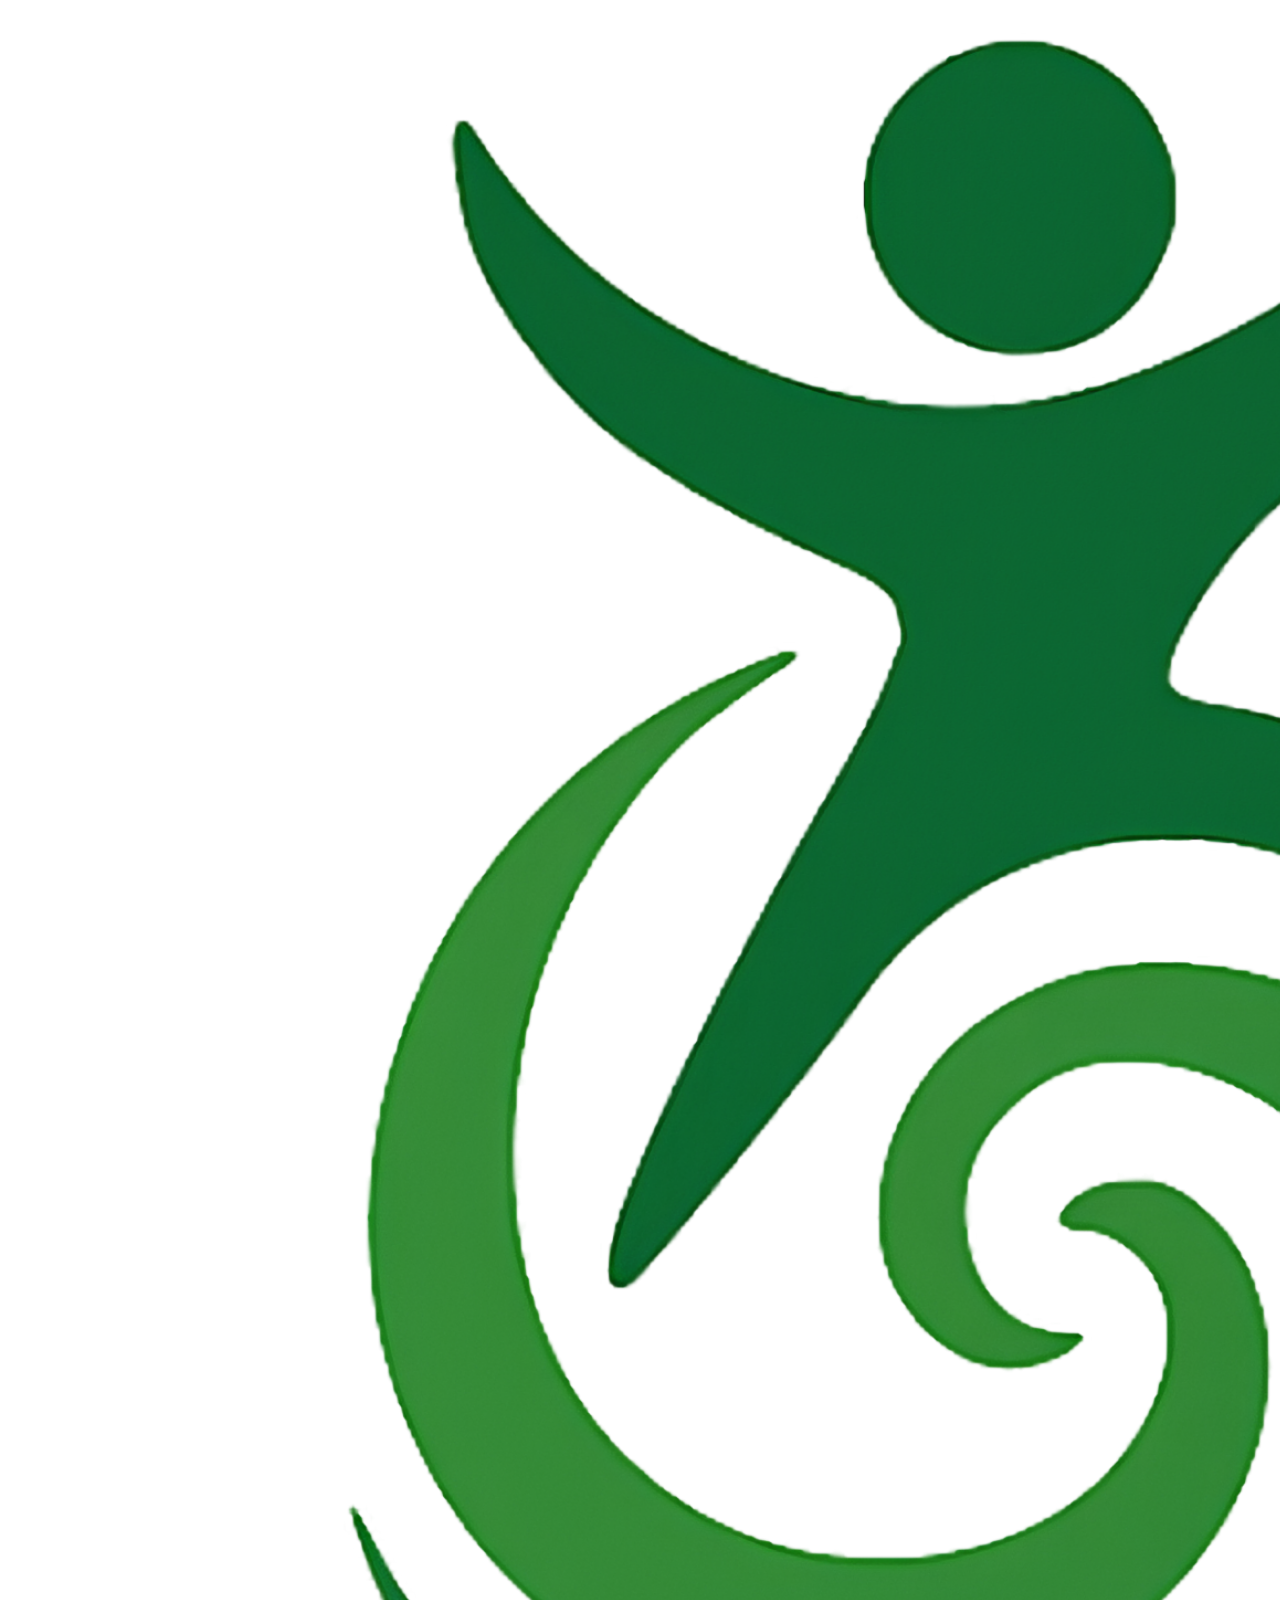
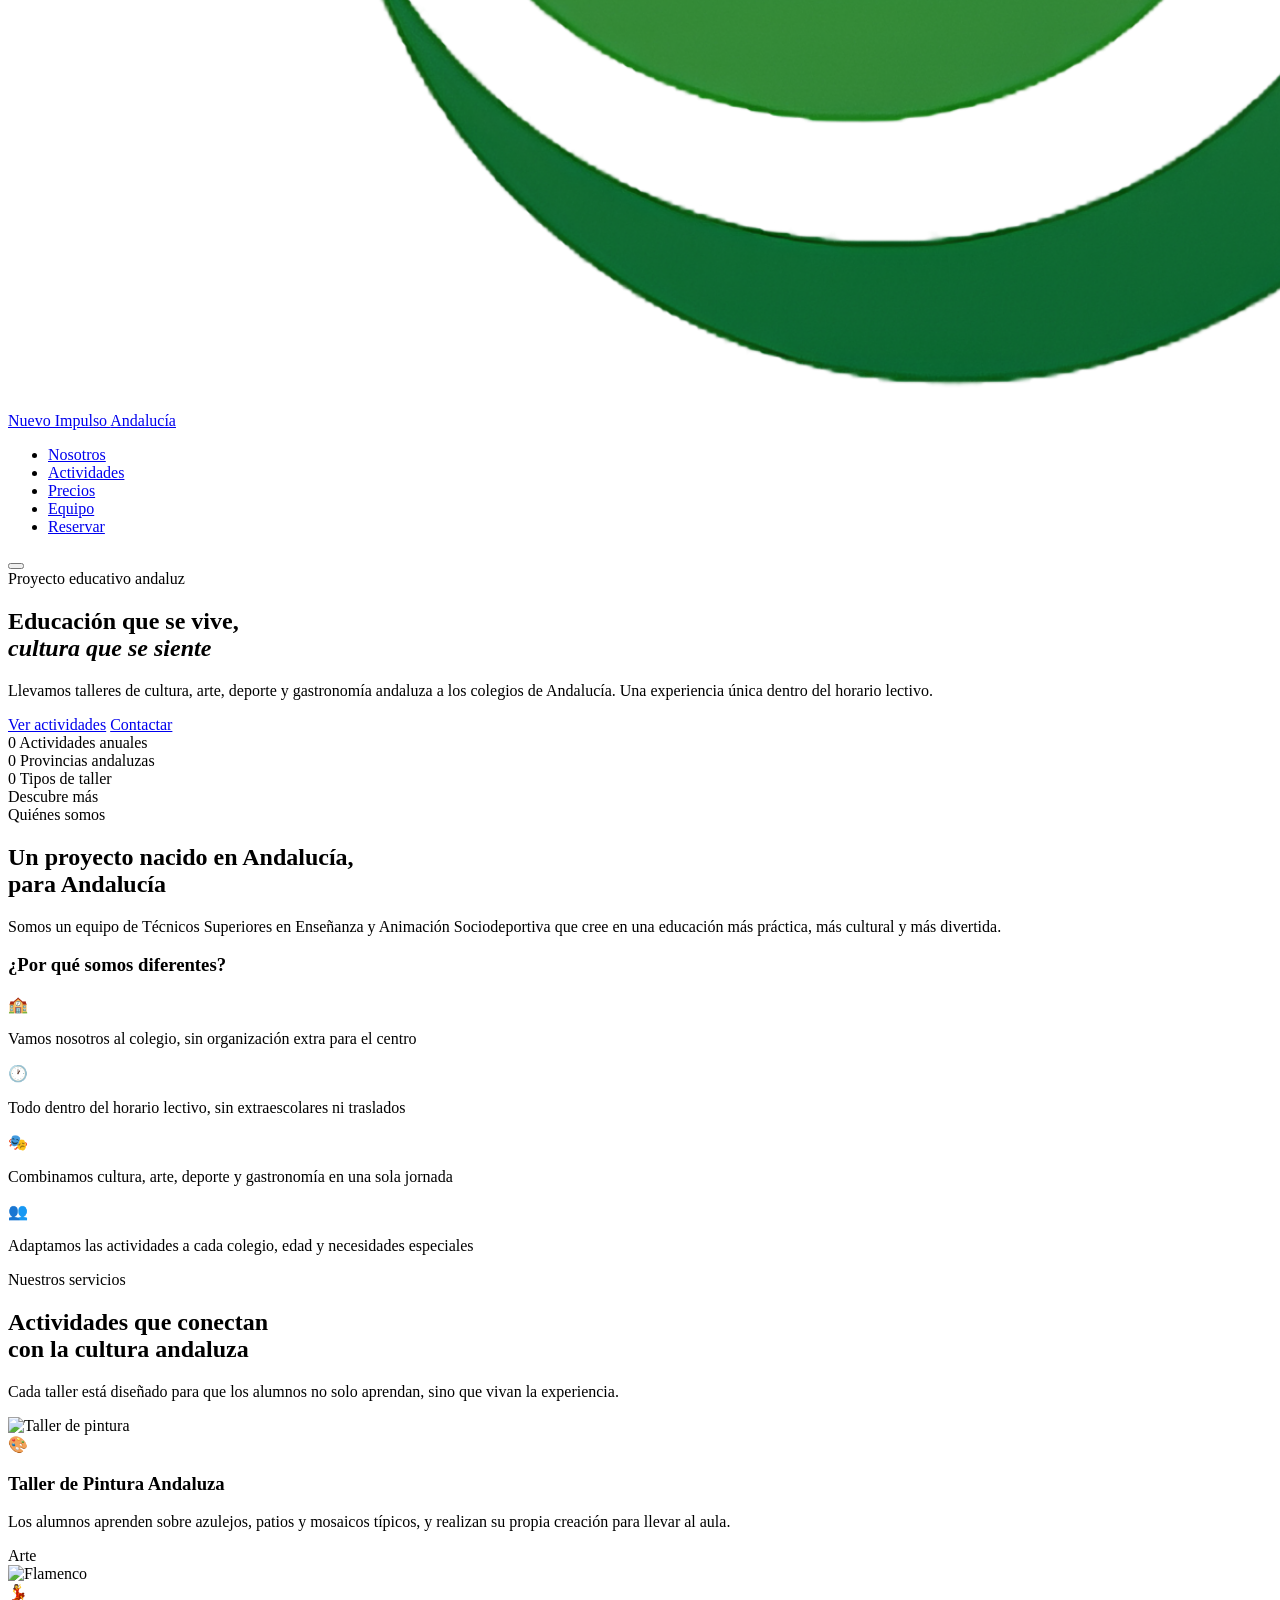
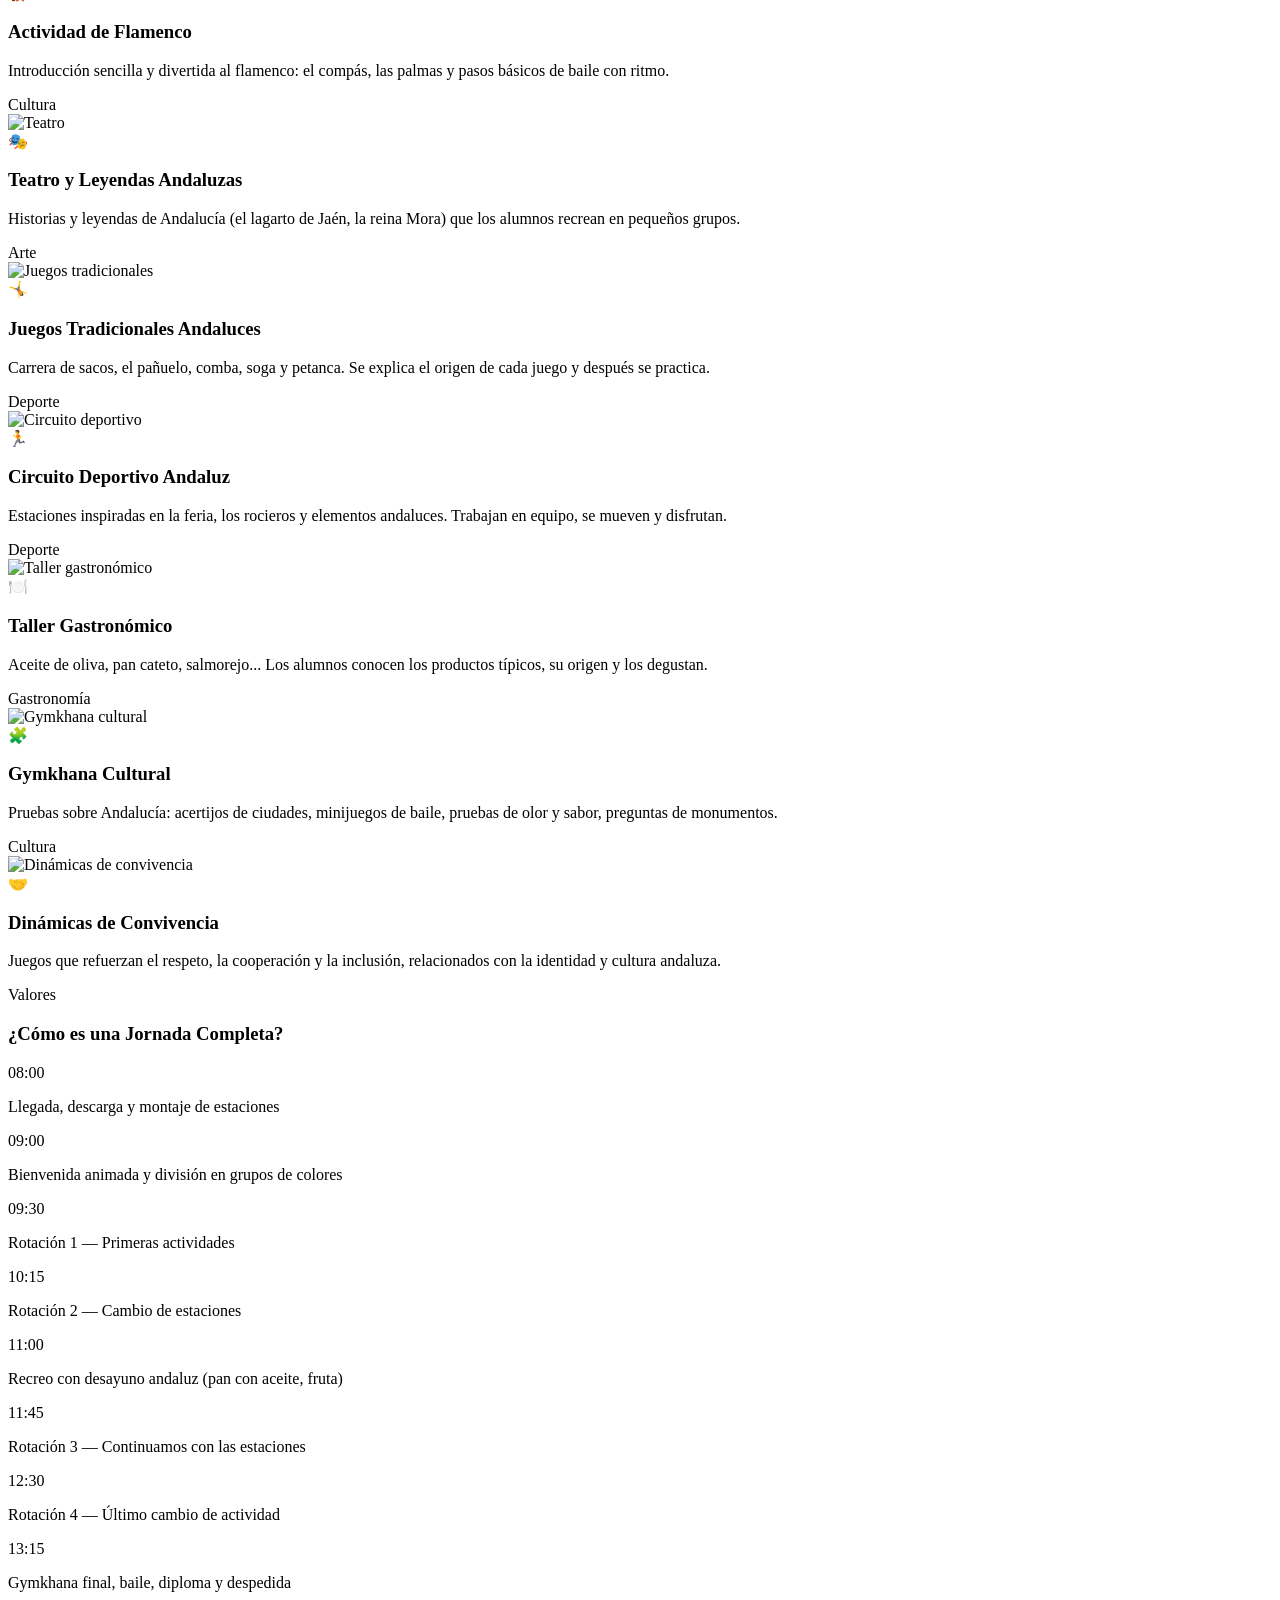
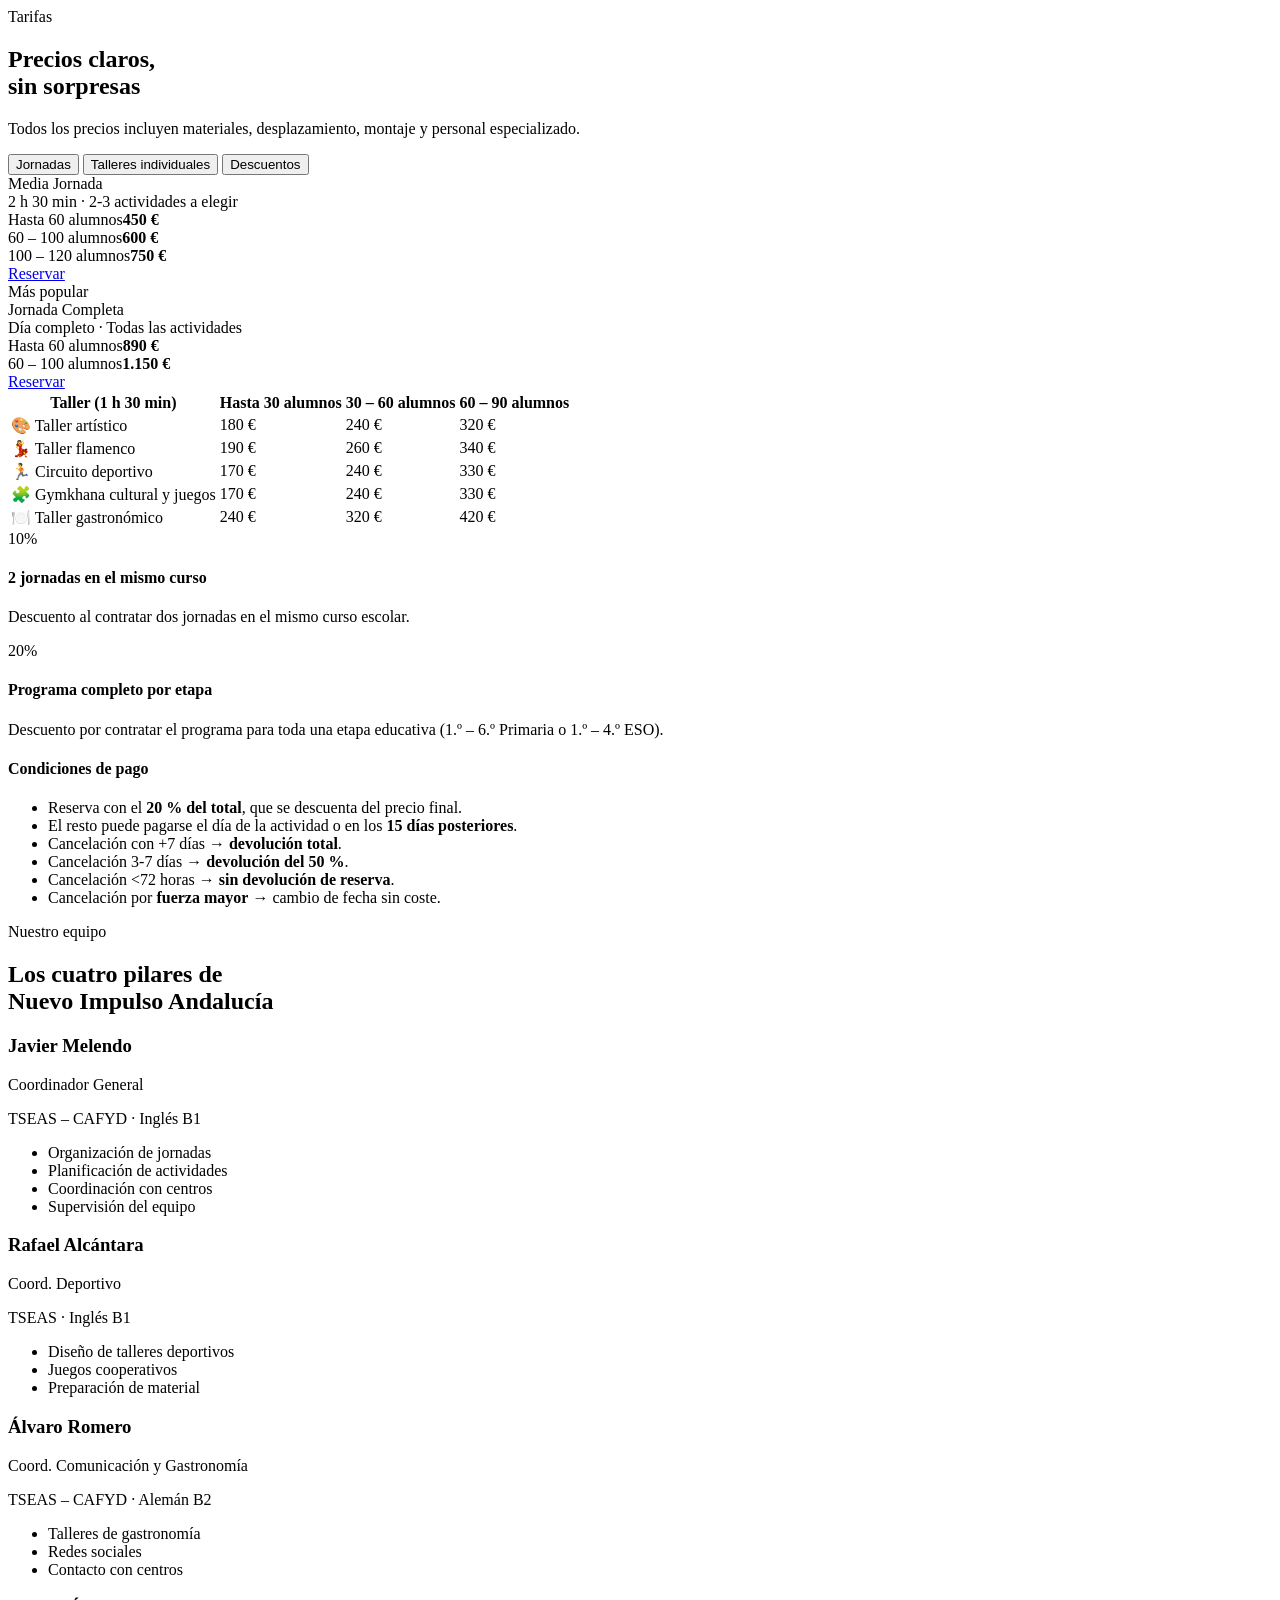
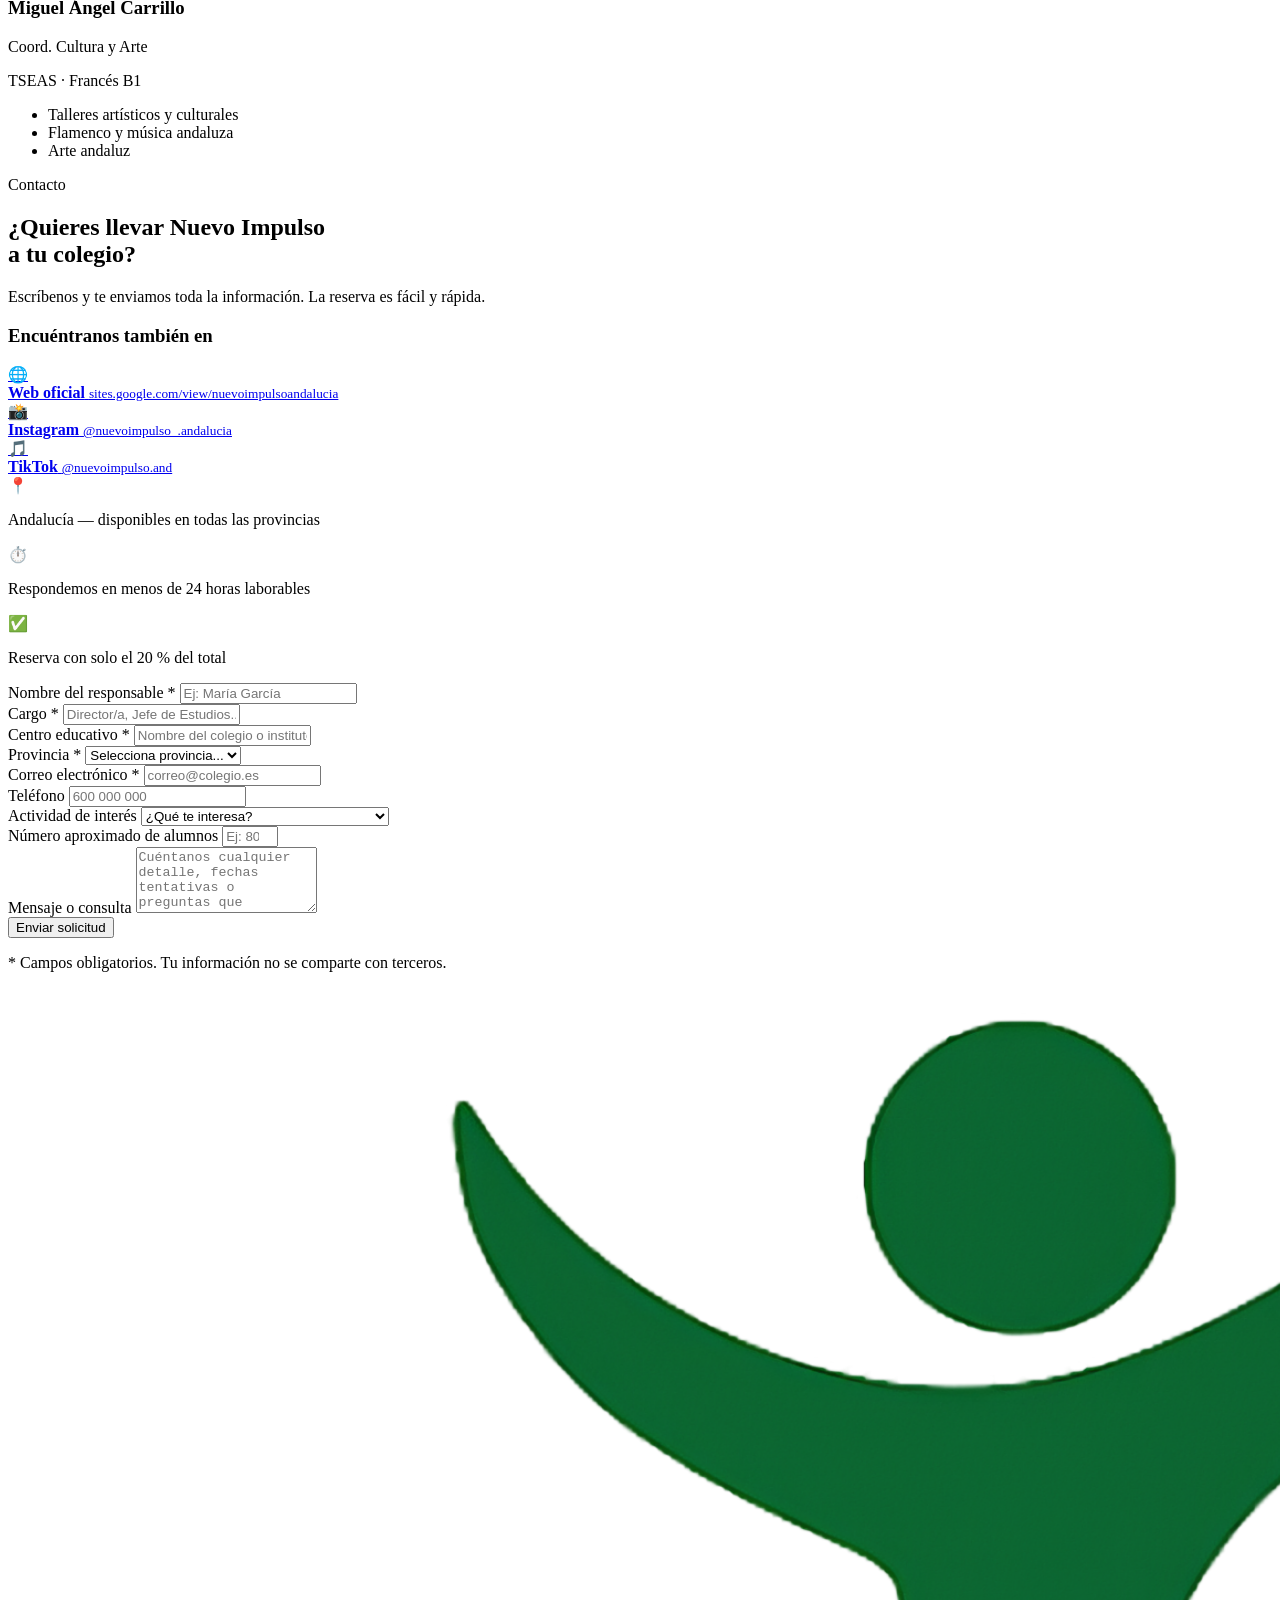
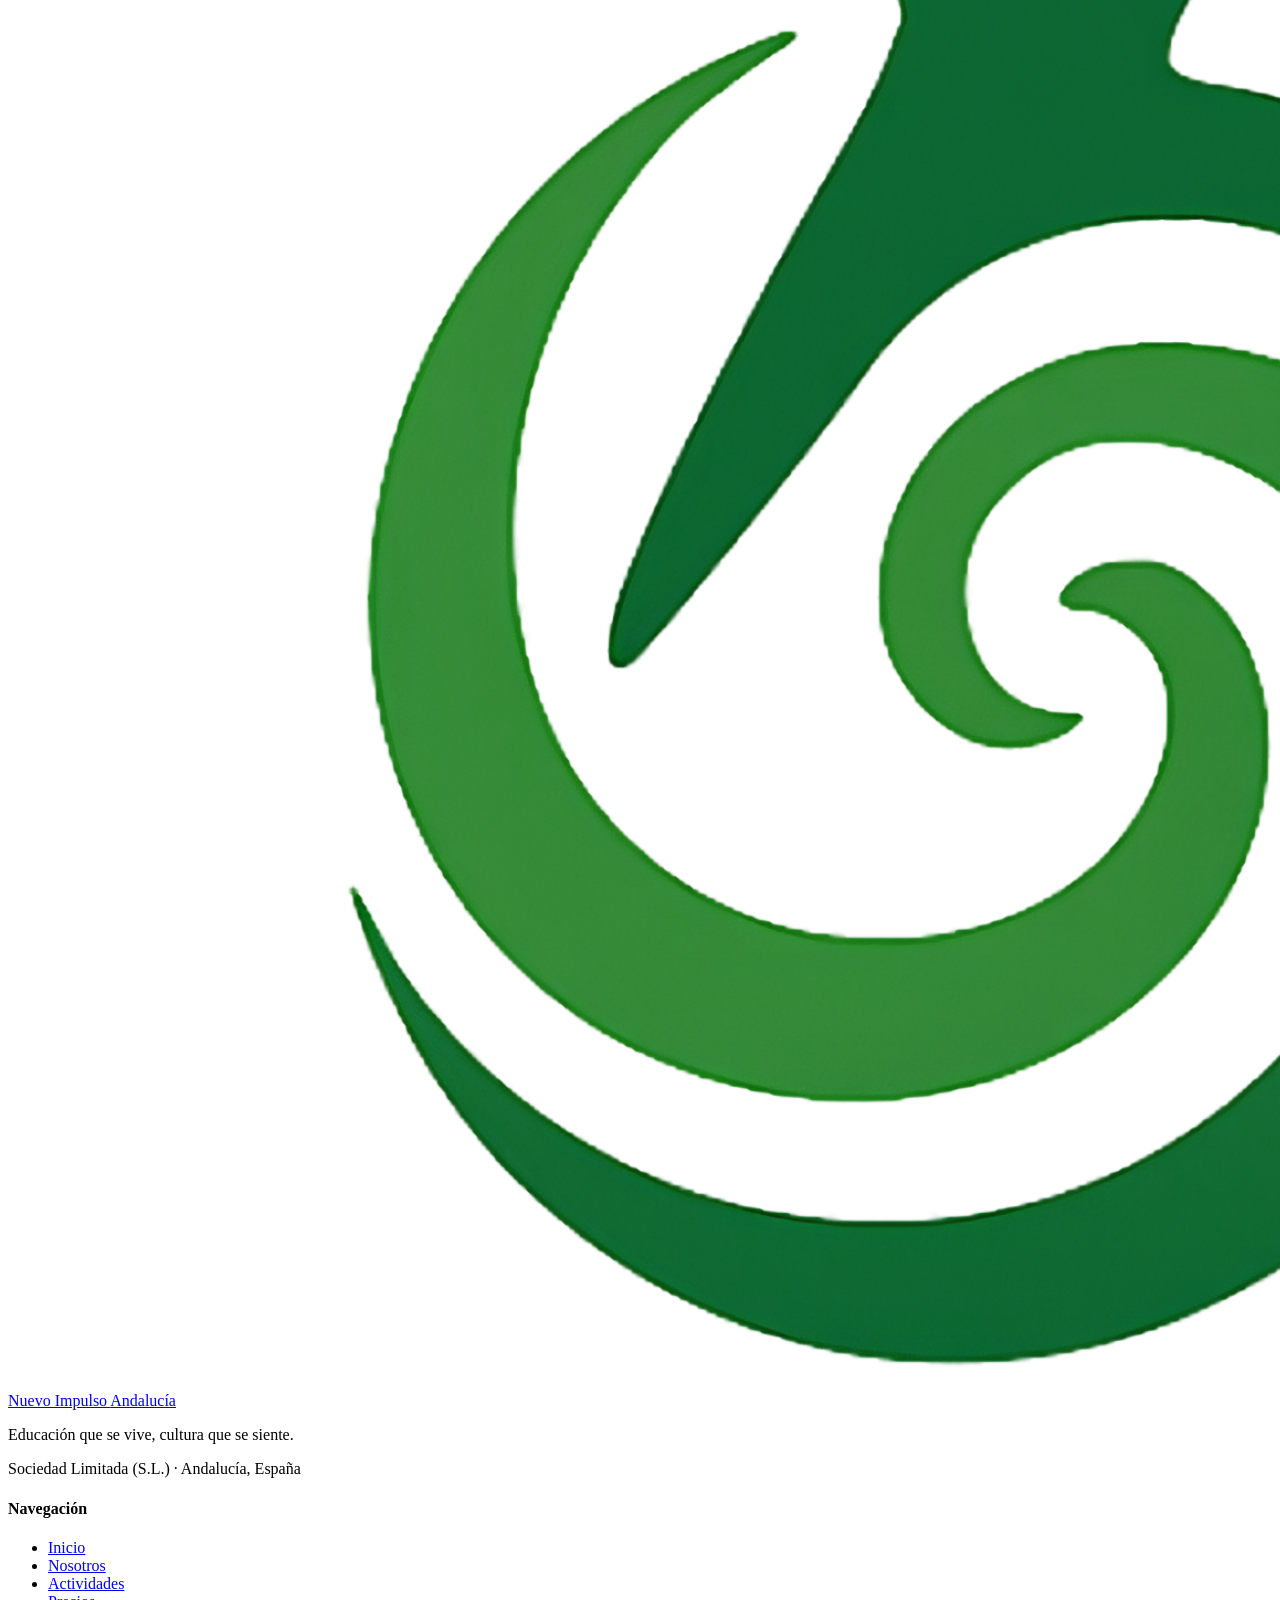
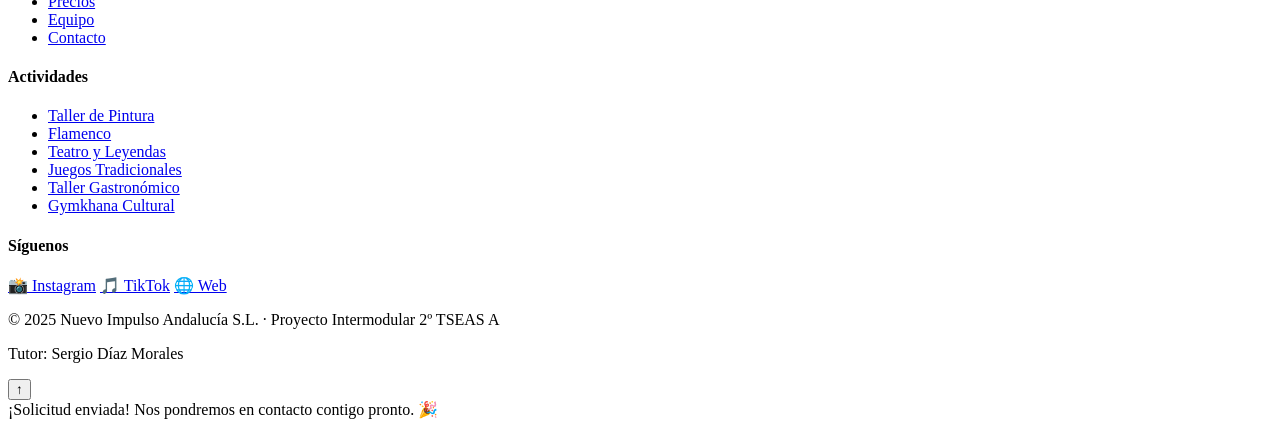
==== index.html @ fdd9a435 "Add files via upload" ====
<!DOCTYPE html>
<html lang="es">
<head>
  <meta charset="UTF-8" />
  <meta name="viewport" content="width=device-width, initial-scale=1.0" />
  <title>Nuevo Impulso Andalucía — Educación que se vive, cultura que se siente</title>
  <link rel="preconnect" href="https://fonts.googleapis.com" />
  <link rel="preconnect" href="https://fonts.gstatic.com" crossorigin />
  <link href="https://fonts.googleapis.com/css2?family=Playfair+Display:wght@400;600;700&family=Lato:wght@300;400;700&display=swap" rel="stylesheet" />
  <link rel="stylesheet" href="styles.css" />
</head>
<body>

  <!-- ========== NAVEGACIÓN ========== -->
  <nav id="navbar">
    <div class="nav-container">
      <a href="#inicio" class="nav-logo">
        <img src="logo.png" alt="Logo Nuevo Impulso Andalucía" class="nav-logo-img" />
        <span class="logo-text">Nuevo Impulso <span>Andalucía</span></span>
      </a>
      <ul class="nav-menu" id="navMenu">
        <li><a href="#nosotros" class="nav-link">Nosotros</a></li>
        <li><a href="#actividades" class="nav-link">Actividades</a></li>
        <li><a href="#precios" class="nav-link">Precios</a></li>
        <li><a href="#equipo" class="nav-link">Equipo</a></li>
        <li><a href="#contacto" class="nav-link nav-cta">Reservar</a></li>
      </ul>
      <button class="hamburger" id="hamburger" aria-label="Menú">
        <span></span><span></span><span></span>
      </button>
    </div>
  </nav>

  <!-- ========== HERO ========== -->
  <section id="inicio" class="hero">
    <div class="hero-pattern"></div>
    <div class="hero-content">
      <span class="hero-badge">Proyecto educativo andaluz</span>
      <h1 class="hero-title">Educación que se vive,<br /><em>cultura que se siente</em></h1>
      <p class="hero-subtitle">
        Llevamos talleres de cultura, arte, deporte y gastronomía andaluza a los colegios de Andalucía.
        Una experiencia única dentro del horario lectivo.
      </p>
      <div class="hero-buttons">
        <a href="#actividades" class="btn btn-primary">Ver actividades</a>
        <a href="#contacto" class="btn btn-white">Contactar</a>
      </div>
      <div class="hero-stats">
        <div class="stat">
          <span class="stat-number" data-target="146">0</span>
          <span class="stat-label">Actividades anuales</span>
        </div>
        <div class="stat-divider"></div>
        <div class="stat">
          <span class="stat-number" data-target="8">0</span>
          <span class="stat-label">Provincias andaluzas</span>
        </div>
        <div class="stat-divider"></div>
        <div class="stat">
          <span class="stat-number" data-target="6">0</span>
          <span class="stat-label">Tipos de taller</span>
        </div>
      </div>
    </div>
    <div class="hero-scroll">
      <span>Descubre más</span>
      <div class="scroll-arrow"></div>
    </div>
  </section>

  <!-- ========== NOSOTROS ========== -->
  <section id="nosotros" class="section">
    <div class="green-stripe top"></div>
    <div class="container">
      <div class="section-header">
        <span class="section-tag">Quiénes somos</span>
        <h2>Un proyecto nacido en Andalucía,<br />para Andalucía</h2>
        <p class="section-desc">
          Somos un equipo de Técnicos Superiores en Enseñanza y Animación Sociodeportiva que cree
          en una educación más práctica, más cultural y más divertida.
        </p>
      </div>
      <div class="diferenciacion">
        <h3>¿Por qué somos diferentes?</h3>
        <div class="dif-grid">
          <div class="dif-item">
            <span class="dif-icon">🏫</span>
            <p>Vamos nosotros al colegio, sin organización extra para el centro</p>
          </div>
          <div class="dif-item">
            <span class="dif-icon">🕐</span>
            <p>Todo dentro del horario lectivo, sin extraescolares ni traslados</p>
          </div>
          <div class="dif-item">
            <span class="dif-icon">🎭</span>
            <p>Combinamos cultura, arte, deporte y gastronomía en una sola jornada</p>
          </div>
          <div class="dif-item">
            <span class="dif-icon">👥</span>
            <p>Adaptamos las actividades a cada colegio, edad y necesidades especiales</p>
          </div>
        </div>
      </div>
    </div>
    <div class="green-stripe bottom"></div>
  </section>

  <!-- ========== ACTIVIDADES ========== -->
  <section id="actividades" class="section section-alt">
    <div class="container">
      <div class="section-header">
        <span class="section-tag">Nuestros servicios</span>
        <h2>Actividades que conectan<br />con la cultura andaluza</h2>
        <p class="section-desc">
          Cada taller está diseñado para que los alumnos no solo aprendan, sino que vivan la experiencia.
        </p>
      </div>
      <div class="activities-grid">
        <div class="activity-card" data-color="terracotta">
          <img class="activity-img" src="https://images.unsplash.com/photo-1513364776144-60967b0f800f?w=600&h=360&fit=crop&q=80" alt="Taller de pintura" loading="lazy" />
          <div class="activity-body">
            <div class="activity-icon">🎨</div>
            <h3>Taller de Pintura Andaluza</h3>
            <p>Los alumnos aprenden sobre azulejos, patios y mosaicos típicos, y realizan su propia creación para llevar al aula.</p>
            <span class="activity-tag">Arte</span>
          </div>
        </div>
        <div class="activity-card" data-color="red">
          <img class="activity-img" src="https://images.unsplash.com/photo-1547153760-18fc86324498?w=600&h=360&fit=crop&q=80" alt="Flamenco" loading="lazy" />
          <div class="activity-body">
            <div class="activity-icon">💃</div>
            <h3>Actividad de Flamenco</h3>
            <p>Introducción sencilla y divertida al flamenco: el compás, las palmas y pasos básicos de baile con ritmo.</p>
            <span class="activity-tag">Cultura</span>
          </div>
        </div>
        <div class="activity-card" data-color="green">
          <img class="activity-img" src="https://images.unsplash.com/photo-1503095396549-807759245b35?w=600&h=360&fit=crop&q=80" alt="Teatro" loading="lazy" />
          <div class="activity-body">
            <div class="activity-icon">🎭</div>
            <h3>Teatro y Leyendas Andaluzas</h3>
            <p>Historias y leyendas de Andalucía (el lagarto de Jaén, la reina Mora) que los alumnos recrean en pequeños grupos.</p>
            <span class="activity-tag">Arte</span>
          </div>
        </div>
        <div class="activity-card" data-color="blue">
          <img class="activity-img" src="https://images.unsplash.com/photo-1566140967404-b8b3932483f5?w=600&h=360&fit=crop&q=80" alt="Juegos tradicionales" loading="lazy" />
          <div class="activity-body">
            <div class="activity-icon">🤸</div>
            <h3>Juegos Tradicionales Andaluces</h3>
            <p>Carrera de sacos, el pañuelo, comba, soga y petanca. Se explica el origen de cada juego y después se practica.</p>
            <span class="activity-tag">Deporte</span>
          </div>
        </div>
        <div class="activity-card" data-color="orange">
          <img class="activity-img" src="https://images.unsplash.com/photo-1552674605-db6ffd4facb5?w=600&h=360&fit=crop&q=80" alt="Circuito deportivo" loading="lazy" />
          <div class="activity-body">
            <div class="activity-icon">🏃</div>
            <h3>Circuito Deportivo Andaluz</h3>
            <p>Estaciones inspiradas en la feria, los rocieros y elementos andaluces. Trabajan en equipo, se mueven y disfrutan.</p>
            <span class="activity-tag">Deporte</span>
          </div>
        </div>
        <div class="activity-card" data-color="yellow">
          <img class="activity-img" src="https://images.unsplash.com/photo-1466637574441-749b8f19452f?w=600&h=360&fit=crop&q=80" alt="Taller gastronómico" loading="lazy" />
          <div class="activity-body">
            <div class="activity-icon">🍽️</div>
            <h3>Taller Gastronómico</h3>
            <p>Aceite de oliva, pan cateto, salmorejo... Los alumnos conocen los productos típicos, su origen y los degustan.</p>
            <span class="activity-tag">Gastronomía</span>
          </div>
        </div>
        <div class="activity-card" data-color="purple">
          <img class="activity-img" src="https://images.unsplash.com/photo-1516627145497-ae6968895b74?w=600&h=360&fit=crop&q=80" alt="Gymkhana cultural" loading="lazy" />
          <div class="activity-body">
            <div class="activity-icon">🧩</div>
            <h3>Gymkhana Cultural</h3>
            <p>Pruebas sobre Andalucía: acertijos de ciudades, minijuegos de baile, pruebas de olor y sabor, preguntas de monumentos.</p>
            <span class="activity-tag">Cultura</span>
          </div>
        </div>
        <div class="activity-card" data-color="teal">
          <img class="activity-img" src="https://images.unsplash.com/photo-1491438590914-bc09fcaaf77a?w=600&h=360&fit=crop&q=80" alt="Dinámicas de convivencia" loading="lazy" />
          <div class="activity-body">
            <div class="activity-icon">🤝</div>
            <h3>Dinámicas de Convivencia</h3>
            <p>Juegos que refuerzan el respeto, la cooperación y la inclusión, relacionados con la identidad y cultura andaluza.</p>
            <span class="activity-tag">Valores</span>
          </div>
        </div>
      </div>

      <div class="jornada-box">
        <h3>¿Cómo es una Jornada Completa?</h3>
        <div class="horario-grid">
          <div class="horario-item"><span class="hora">08:00</span><p>Llegada, descarga y montaje de estaciones</p></div>
          <div class="horario-item"><span class="hora">09:00</span><p>Bienvenida animada y división en grupos de colores</p></div>
          <div class="horario-item"><span class="hora">09:30</span><p>Rotación 1 — Primeras actividades</p></div>
          <div class="horario-item"><span class="hora">10:15</span><p>Rotación 2 — Cambio de estaciones</p></div>
          <div class="horario-item"><span class="hora">11:00</span><p>Recreo con desayuno andaluz (pan con aceite, fruta)</p></div>
          <div class="horario-item"><span class="hora">11:45</span><p>Rotación 3 — Continuamos con las estaciones</p></div>
          <div class="horario-item"><span class="hora">12:30</span><p>Rotación 4 — Último cambio de actividad</p></div>
          <div class="horario-item"><span class="hora">13:15</span><p>Gymkhana final, baile, diploma y despedida</p></div>
        </div>
      </div>
    </div>
  </section>

  <!-- ========== PRECIOS ========== -->
  <section id="precios" class="section">
    <div class="green-stripe top"></div>
    <div class="container">
      <div class="section-header">
        <span class="section-tag">Tarifas</span>
        <h2>Precios claros,<br />sin sorpresas</h2>
        <p class="section-desc">Todos los precios incluyen materiales, desplazamiento, montaje y personal especializado.</p>
      </div>

      <div class="pricing-tabs">
        <button class="tab-btn active" data-tab="jornadas">Jornadas</button>
        <button class="tab-btn" data-tab="talleres">Talleres individuales</button>
        <button class="tab-btn" data-tab="descuentos">Descuentos</button>
      </div>

      <div class="tab-content active" id="tab-jornadas">
        <div class="pricing-grid">
          <div class="price-card">
            <div class="price-badge">Media Jornada</div>
            <div class="price-duration">2 h 30 min · 2-3 actividades a elegir</div>
            <div class="price-options">
              <div class="price-row"><span>Hasta 60 alumnos</span><strong>450 €</strong></div>
              <div class="price-row"><span>60 – 100 alumnos</span><strong>600 €</strong></div>
              <div class="price-row"><span>100 – 120 alumnos</span><strong>750 €</strong></div>
            </div>
            <a href="#contacto" class="btn btn-outline full-width">Reservar</a>
          </div>
          <div class="price-card featured">
            <div class="price-featured-label">Más popular</div>
            <div class="price-badge">Jornada Completa</div>
            <div class="price-duration">Día completo · Todas las actividades</div>
            <div class="price-options">
              <div class="price-row"><span>Hasta 60 alumnos</span><strong>890 €</strong></div>
              <div class="price-row"><span>60 – 100 alumnos</span><strong>1.150 €</strong></div>
            </div>
            <a href="#contacto" class="btn btn-white full-width">Reservar</a>
          </div>
        </div>
      </div>

      <div class="tab-content" id="tab-talleres">
        <div class="talleres-table-wrap">
          <table class="talleres-table">
            <thead>
              <tr>
                <th>Taller (1 h 30 min)</th>
                <th>Hasta 30 alumnos</th>
                <th>30 – 60 alumnos</th>
                <th>60 – 90 alumnos</th>
              </tr>
            </thead>
            <tbody>
              <tr><td>🎨 Taller artístico</td><td>180 €</td><td>240 €</td><td>320 €</td></tr>
              <tr><td>💃 Taller flamenco</td><td>190 €</td><td>260 €</td><td>340 €</td></tr>
              <tr><td>🏃 Circuito deportivo</td><td>170 €</td><td>240 €</td><td>330 €</td></tr>
              <tr><td>🧩 Gymkhana cultural y juegos</td><td>170 €</td><td>240 €</td><td>330 €</td></tr>
              <tr><td>🍽️ Taller gastronómico</td><td>240 €</td><td>320 €</td><td>420 €</td></tr>
            </tbody>
          </table>
        </div>
      </div>

      <div class="tab-content" id="tab-descuentos">
        <div class="descuentos-grid">
          <div class="descuento-card">
            <div class="descuento-pct">10%</div>
            <h4>2 jornadas en el mismo curso</h4>
            <p>Descuento al contratar dos jornadas en el mismo curso escolar.</p>
          </div>
          <div class="descuento-card">
            <div class="descuento-pct">20%</div>
            <h4>Programa completo por etapa</h4>
            <p>Descuento por contratar el programa para toda una etapa educativa (1.º – 6.º Primaria o 1.º – 4.º ESO).</p>
          </div>
        </div>
        <div class="condiciones-box">
          <h4>Condiciones de pago</h4>
          <ul>
            <li>Reserva con el <strong>20 % del total</strong>, que se descuenta del precio final.</li>
            <li>El resto puede pagarse el día de la actividad o en los <strong>15 días posteriores</strong>.</li>
            <li>Cancelación con +7 días → <strong>devolución total</strong>.</li>
            <li>Cancelación 3-7 días → <strong>devolución del 50 %</strong>.</li>
            <li>Cancelación &lt;72 horas → <strong>sin devolución de reserva</strong>.</li>
            <li>Cancelación por <strong>fuerza mayor</strong> → cambio de fecha sin coste.</li>
          </ul>
        </div>
      </div>
    </div>
    <div class="green-stripe bottom"></div>
  </section>

  <!-- ========== EQUIPO ========== -->
  <section id="equipo" class="section section-alt">
    <div class="container">
      <div class="section-header">
        <span class="section-tag">Nuestro equipo</span>
        <h2>Los cuatro pilares de<br />Nuevo Impulso Andalucía</h2>
      </div>
      <div class="team-grid">
        <div class="team-card">
          <div class="team-avatar" data-initials="JM"></div>
          <h3>Javier Melendo</h3>
          <span class="team-role">Coordinador General</span>
          <p>TSEAS – CAFYD · Inglés B1</p>
          <ul class="team-tasks">
            <li>Organización de jornadas</li>
            <li>Planificación de actividades</li>
            <li>Coordinación con centros</li>
            <li>Supervisión del equipo</li>
          </ul>
        </div>
        <div class="team-card">
          <div class="team-avatar" data-initials="RA"></div>
          <h3>Rafael Alcántara</h3>
          <span class="team-role">Coord. Deportivo</span>
          <p>TSEAS · Inglés B1</p>
          <ul class="team-tasks">
            <li>Diseño de talleres deportivos</li>
            <li>Juegos cooperativos</li>
            <li>Preparación de material</li>
          </ul>
        </div>
        <div class="team-card">
          <div class="team-avatar" data-initials="AR"></div>
          <h3>Álvaro Romero</h3>
          <span class="team-role">Coord. Comunicación y Gastronomía</span>
          <p>TSEAS – CAFYD · Alemán B2</p>
          <ul class="team-tasks">
            <li>Talleres de gastronomía</li>
            <li>Redes sociales</li>
            <li>Contacto con centros</li>
          </ul>
        </div>
        <div class="team-card">
          <div class="team-avatar" data-initials="MC"></div>
          <h3>Miguel Ángel Carrillo</h3>
          <span class="team-role">Coord. Cultura y Arte</span>
          <p>TSEAS · Francés B1</p>
          <ul class="team-tasks">
            <li>Talleres artísticos y culturales</li>
            <li>Flamenco y música andaluza</li>
            <li>Arte andaluz</li>
          </ul>
        </div>
      </div>
    </div>
  </section>


  <!-- ========== CONTACTO ========== -->
  <section id="contacto" class="section contacto-section">
    <div class="green-stripe top"></div>
    <div class="container">
      <div class="section-header">
        <span class="section-tag">Contacto</span>
        <h2>¿Quieres llevar Nuevo Impulso<br />a tu colegio?</h2>
        <p class="section-desc">Escríbenos y te enviamos toda la información. La reserva es fácil y rápida.</p>
      </div>
      <div class="contacto-grid">
        <div class="contacto-info">
          <h3>Encuéntranos también en</h3>
          <div class="social-links">
            <a href="https://sites.google.com/view/nuevoimpulsoandalucia" target="_blank" class="social-link">
              <span class="social-icon">🌐</span>
              <div>
                <strong>Web oficial</strong>
                <small>sites.google.com/view/nuevoimpulsoandalucia</small>
              </div>
            </a>
            <a href="https://www.instagram.com/nuevoimpulso_.andalucia" target="_blank" class="social-link">
              <span class="social-icon">📸</span>
              <div>
                <strong>Instagram</strong>
                <small>@nuevoimpulso_.andalucia</small>
              </div>
            </a>
            <a href="https://tiktok.com/@nuevoimpulso.and" target="_blank" class="social-link">
              <span class="social-icon">🎵</span>
              <div>
                <strong>TikTok</strong>
                <small>@nuevoimpulso.and</small>
              </div>
            </a>
          </div>

          <div class="info-cards">
            <div class="info-card">
              <span>📍</span>
              <p>Andalucía — disponibles en todas las provincias</p>
            </div>
            <div class="info-card">
              <span>⏱️</span>
              <p>Respondemos en menos de 24 horas laborables</p>
            </div>
            <div class="info-card">
              <span>✅</span>
              <p>Reserva con solo el 20 % del total</p>
            </div>
          </div>
        </div>

        <form class="contacto-form" id="contactForm">
          <div class="form-row">
            <div class="form-group">
              <label for="nombre">Nombre del responsable *</label>
              <input type="text" id="nombre" name="nombre" placeholder="Ej: María García" required />
            </div>
            <div class="form-group">
              <label for="cargo">Cargo *</label>
              <input type="text" id="cargo" name="cargo" placeholder="Director/a, Jefe de Estudios..." required />
            </div>
          </div>
          <div class="form-row">
            <div class="form-group">
              <label for="colegio">Centro educativo *</label>
              <input type="text" id="colegio" name="colegio" placeholder="Nombre del colegio o instituto" required />
            </div>
            <div class="form-group">
              <label for="provincia">Provincia *</label>
              <select id="provincia" name="provincia" required>
                <option value="">Selecciona provincia...</option>
                <option>Sevilla</option><option>Córdoba</option><option>Málaga</option>
                <option>Cádiz</option><option>Jaén</option><option>Granada</option>
                <option>Almería</option><option>Huelva</option>
              </select>
            </div>
          </div>
          <div class="form-row">
            <div class="form-group">
              <label for="email">Correo electrónico *</label>
              <input type="email" id="email" name="email" placeholder="correo@colegio.es" required />
            </div>
            <div class="form-group">
              <label for="telefono">Teléfono</label>
              <input type="tel" id="telefono" name="telefono" placeholder="600 000 000" />
            </div>
          </div>
          <div class="form-group">
            <label for="actividad">Actividad de interés</label>
            <select id="actividad" name="actividad">
              <option value="">¿Qué te interesa?</option>
              <option>Media Jornada</option>
              <option>Jornada Completa</option>
              <option>Taller individual — Flamenco</option>
              <option>Taller individual — Artístico</option>
              <option>Taller individual — Gastronomía</option>
              <option>Taller individual — Deportivo</option>
              <option>Taller individual — Gymkhana Cultural</option>
              <option>Aún no lo sé, necesito información</option>
            </select>
          </div>
          <div class="form-group">
            <label for="alumnos">Número aproximado de alumnos</label>
            <input type="number" id="alumnos" name="alumnos" placeholder="Ej: 80" min="1" max="300" />
          </div>
          <div class="form-group">
            <label for="mensaje">Mensaje o consulta</label>
            <textarea id="mensaje" name="mensaje" rows="4" placeholder="Cuéntanos cualquier detalle, fechas tentativas o preguntas que tengas..."></textarea>
          </div>
          <button type="submit" class="btn btn-primary full-width">Enviar solicitud</button>
          <p class="form-note">* Campos obligatorios. Tu información no se comparte con terceros.</p>
        </form>
      </div>
    </div>
    <div class="green-stripe bottom"></div>
  </section>

  <!-- ========== FOOTER ========== -->
  <footer class="footer">
    <div class="footer-pattern"></div>
    <div class="container">
      <div class="footer-grid">
        <div class="footer-brand">
          <a href="#inicio" class="nav-logo footer-logo">
            <img src="logo.png" alt="Logo Nuevo Impulso Andalucía" class="nav-logo-img footer-logo-img" />
            <span class="logo-text">Nuevo Impulso <span>Andalucía</span></span>
          </a>
          <p>Educación que se vive, cultura que se siente.</p>
          <p class="footer-legal">Sociedad Limitada (S.L.) · Andalucía, España</p>
        </div>
        <div class="footer-links">
          <h4>Navegación</h4>
          <ul>
            <li><a href="#inicio">Inicio</a></li>
            <li><a href="#nosotros">Nosotros</a></li>
            <li><a href="#actividades">Actividades</a></li>
            <li><a href="#precios">Precios</a></li>
            <li><a href="#equipo">Equipo</a></li>
            <li><a href="#contacto">Contacto</a></li>
          </ul>
        </div>
        <div class="footer-links">
          <h4>Actividades</h4>
          <ul>
            <li><a href="#actividades">Taller de Pintura</a></li>
            <li><a href="#actividades">Flamenco</a></li>
            <li><a href="#actividades">Teatro y Leyendas</a></li>
            <li><a href="#actividades">Juegos Tradicionales</a></li>
            <li><a href="#actividades">Taller Gastronómico</a></li>
            <li><a href="#actividades">Gymkhana Cultural</a></li>
          </ul>
        </div>
        <div class="footer-social">
          <h4>Síguenos</h4>
          <div class="footer-social-icons">
            <a href="https://www.instagram.com/nuevoimpulso_.andalucia" target="_blank" class="footer-social-btn">📸 Instagram</a>
            <a href="https://tiktok.com/@nuevoimpulso.and" target="_blank" class="footer-social-btn">🎵 TikTok</a>
            <a href="https://sites.google.com/view/nuevoimpulsoandalucia" target="_blank" class="footer-social-btn">🌐 Web</a>
          </div>
        </div>
      </div>
      <div class="footer-bottom">
        <p>© 2025 Nuevo Impulso Andalucía S.L. · Proyecto Intermodular 2º TSEAS A</p>
        <p>Tutor: Sergio Díaz Morales</p>
      </div>
    </div>
  </footer>

  <!-- ========== BOTÓN VOLVER ARRIBA ========== -->
  <button class="back-to-top" id="backToTop" aria-label="Volver arriba">↑</button>

  <!-- ========== TOAST ========== -->
  <div class="toast" id="toast">¡Solicitud enviada! Nos pondremos en contacto contigo pronto. 🎉</div>

  <script src="script.js"></script>
</body>
</html>
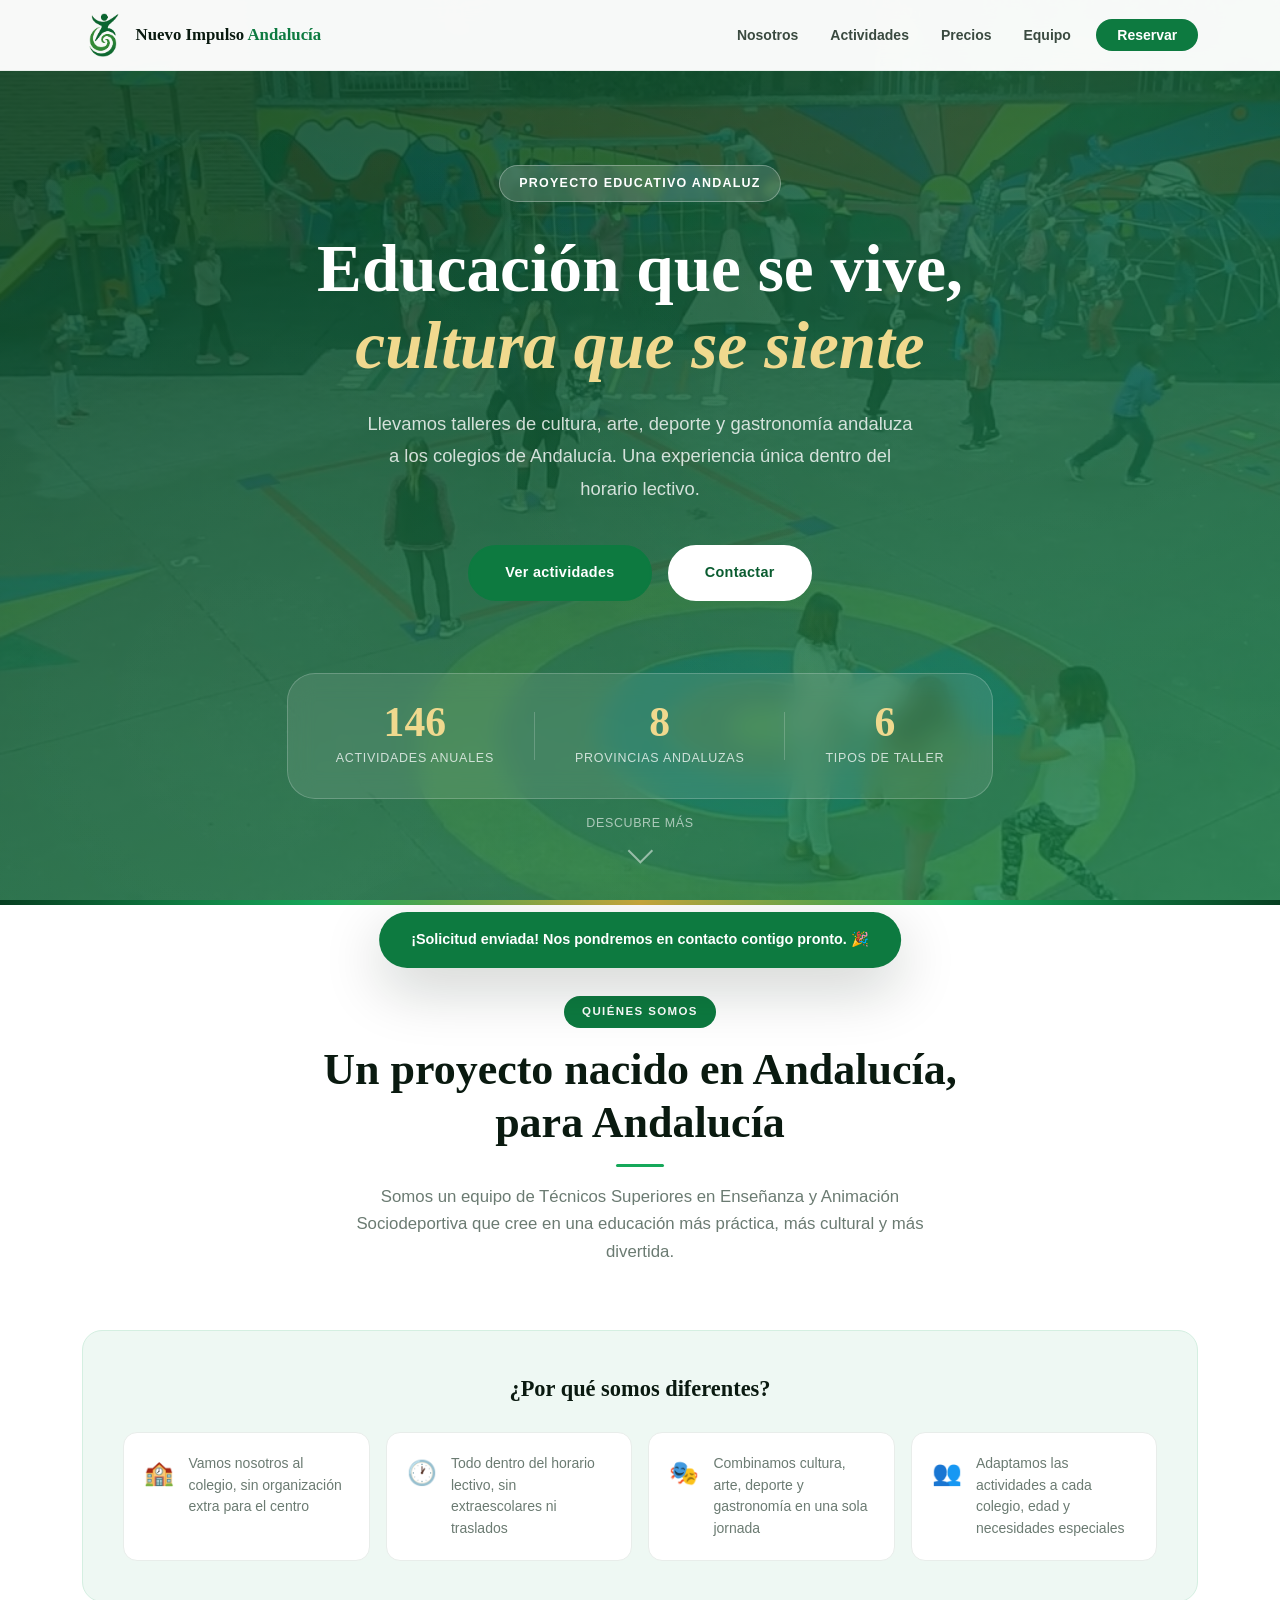
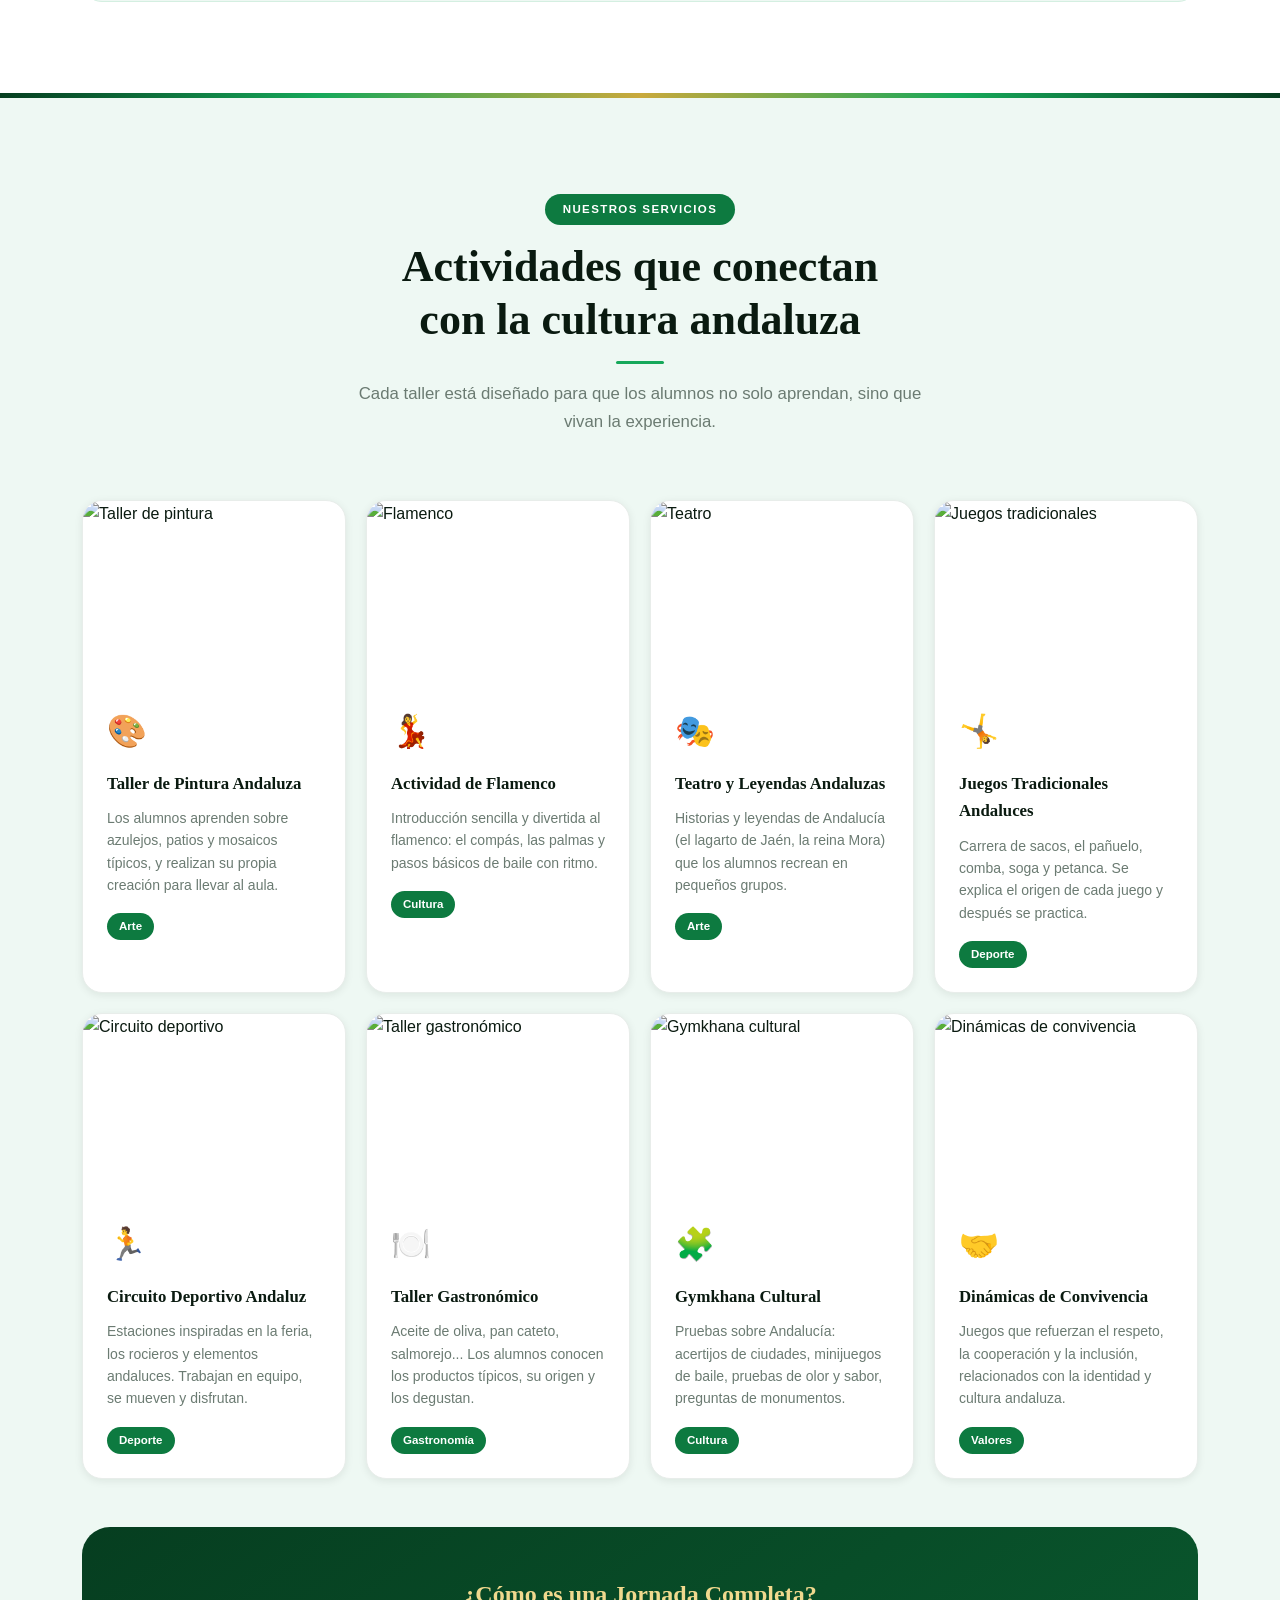
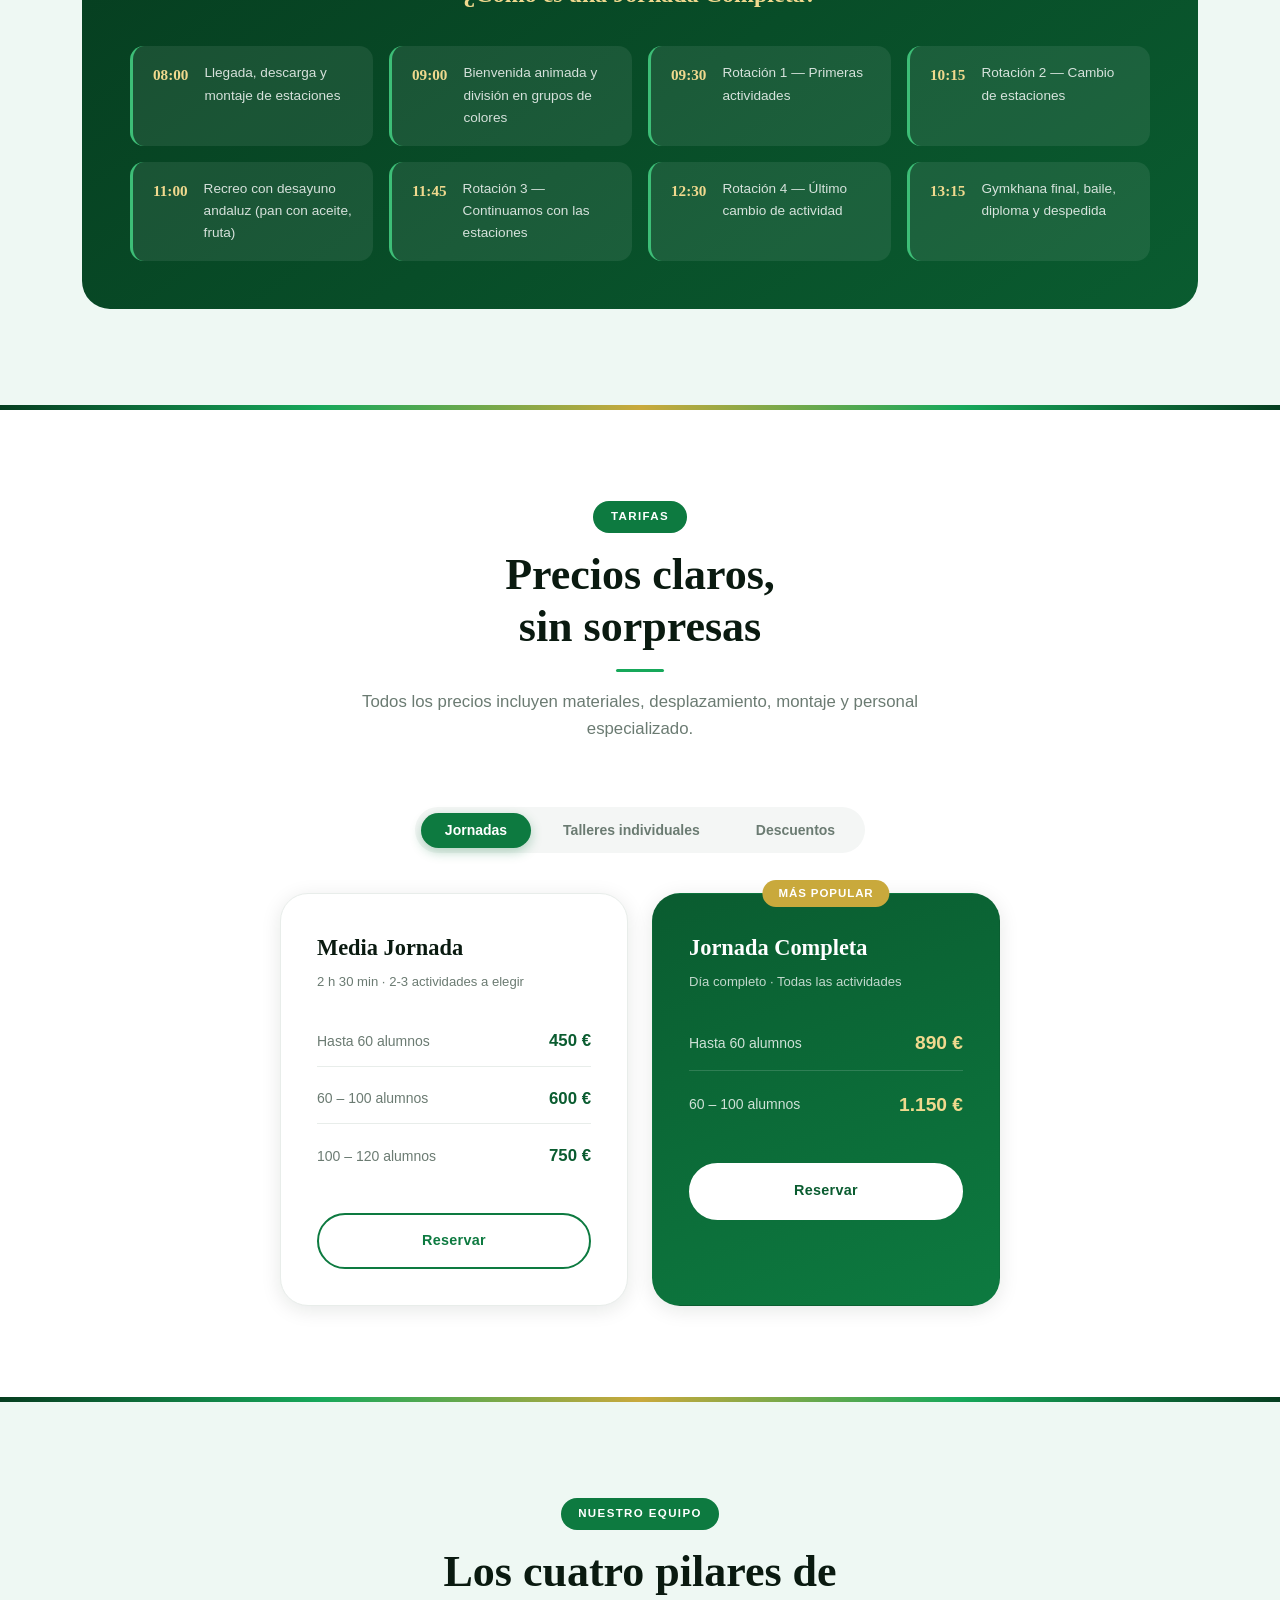
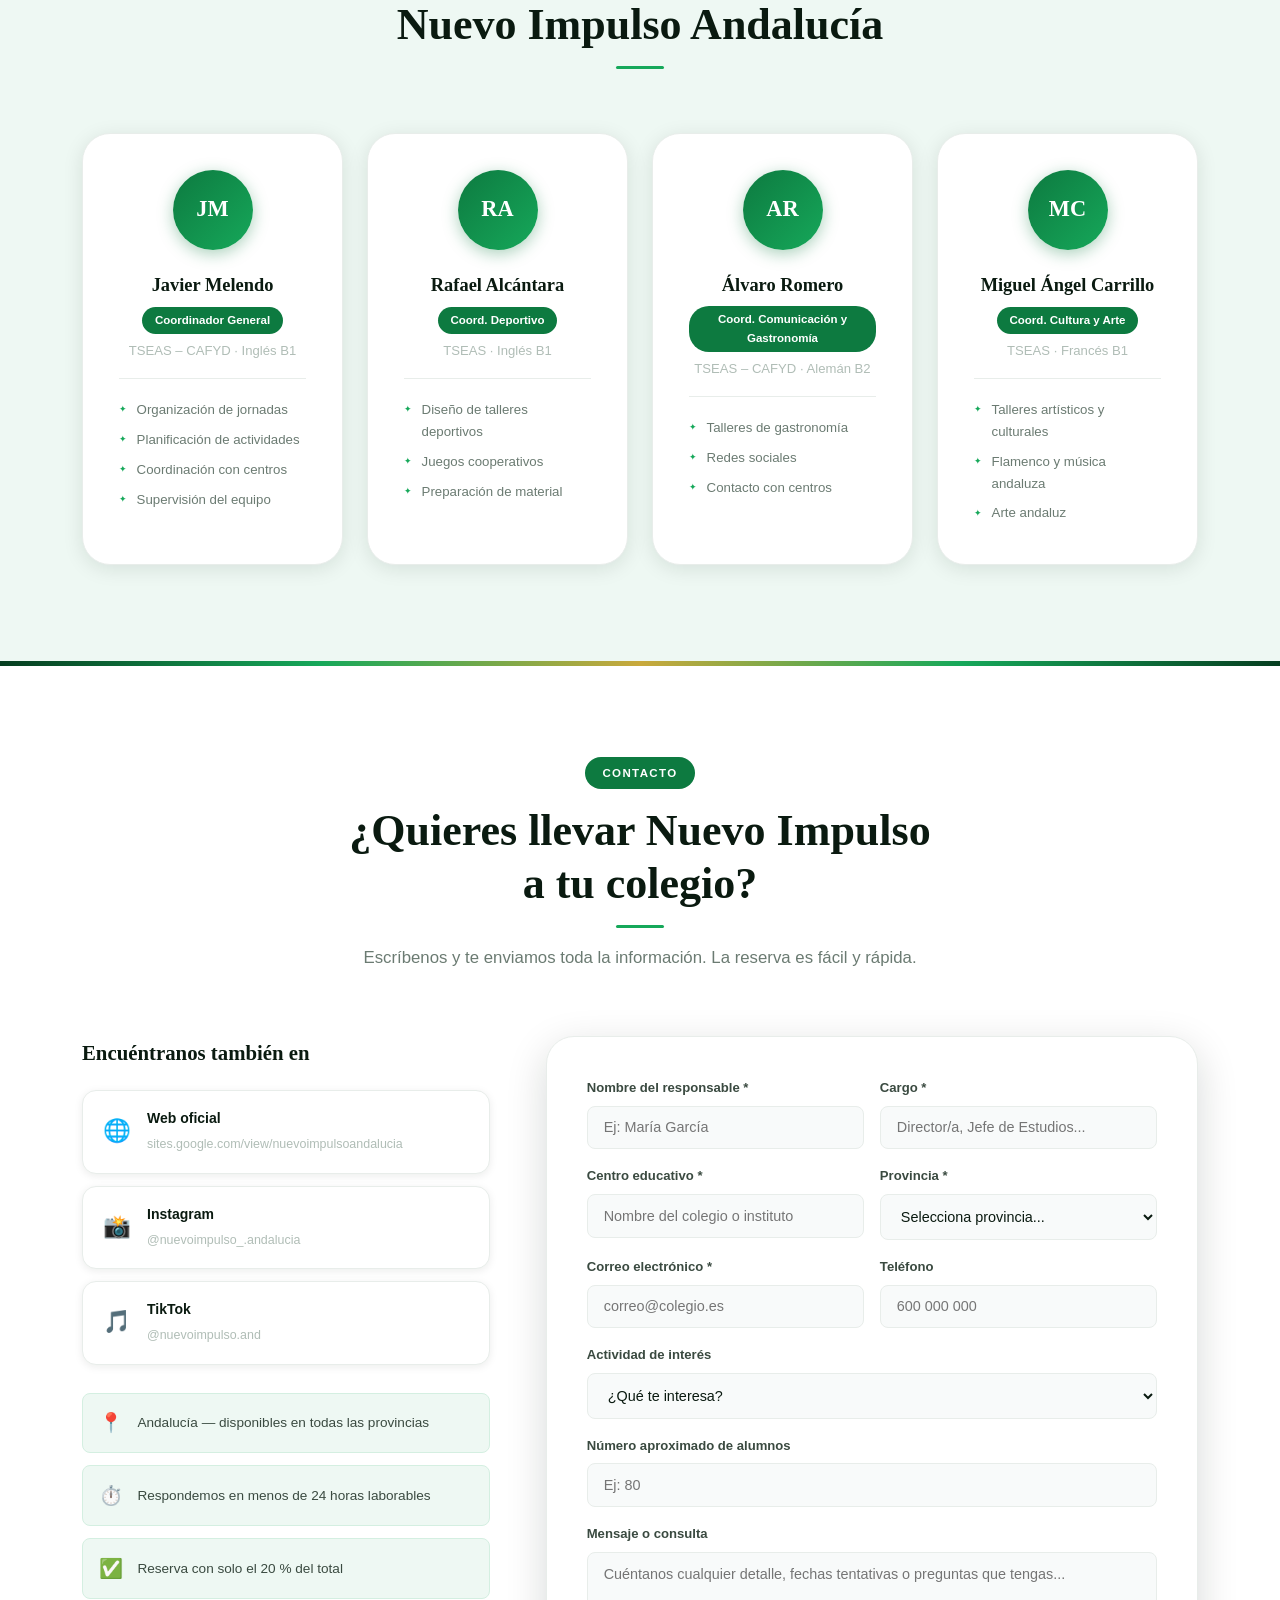
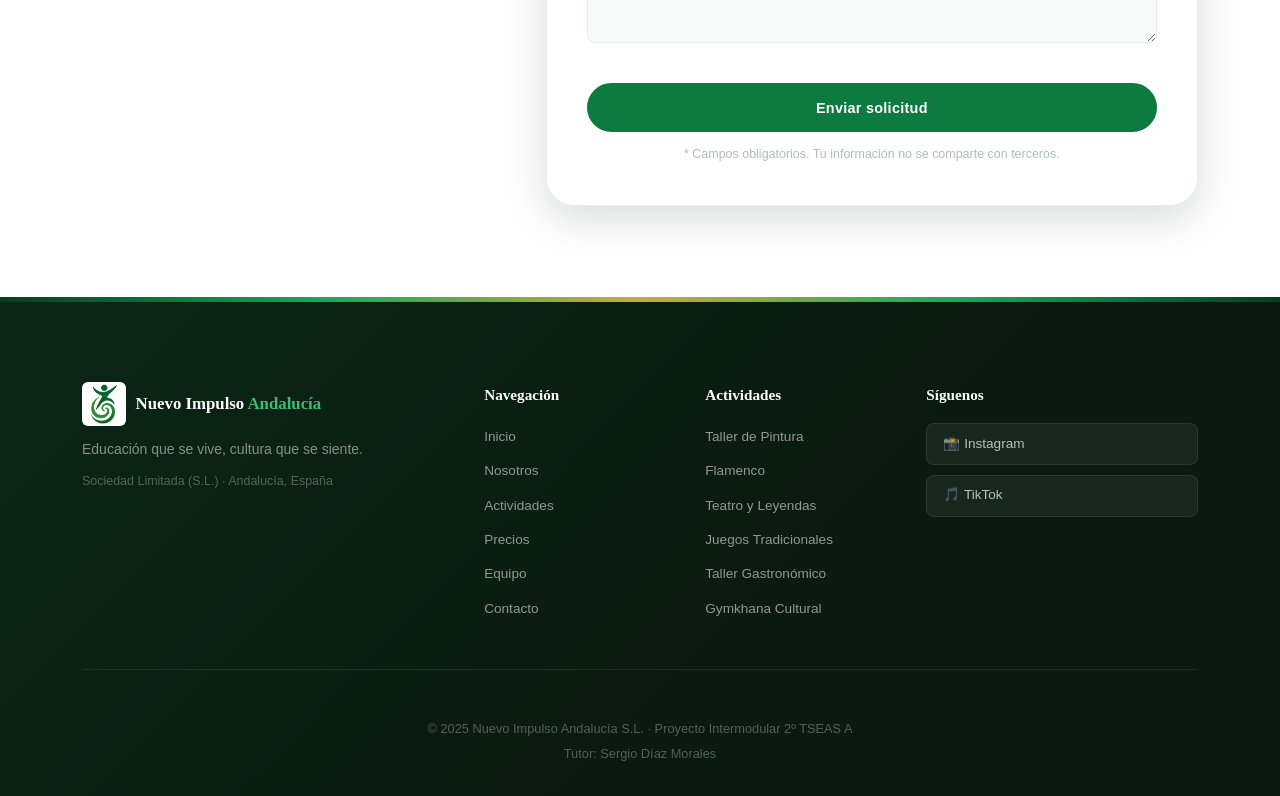
==== commit 5f2cc96c: "index.html" ====
--- a/index.html
+++ b/index.html
@@ -514,7 +514,6 @@
           <div class="footer-social-icons">
             <a href="https://www.instagram.com/nuevoimpulso_.andalucia" target="_blank" class="footer-social-btn">📸 Instagram</a>
             <a href="https://tiktok.com/@nuevoimpulso.and" target="_blank" class="footer-social-btn">🎵 TikTok</a>
-            <a href="https://sites.google.com/view/nuevoimpulsoandalucia" target="_blank" class="footer-social-btn">🌐 Web</a>
           </div>
         </div>
       </div>
--- a/styles.css
+++ b/styles.css
@@ -0,0 +1,1293 @@
+/* ===================================================
+   NUEVO IMPULSO ANDALUCÍA — Estilos CSS
+   Paleta: Verde profesional + Blanco
+=================================================== */
+
+/* ---------- VARIABLES ---------- */
+:root {
+  --green-900:   #063E20;
+  --green-800:   #0A5C30;
+  --green-700:   #0D7A40;
+  --green-600:   #119148;
+  --green-500:   #16A85A;
+  --green-400:   #3DBE77;
+  --green-200:   #A8DFC0;
+  --green-100:   #D4EFE1;
+  --green-50:    #EEF8F3;
+
+  --gold:        #C9A93C;
+  --gold-light:  #F0D98E;
+
+  --white:       #FFFFFF;
+  --off-white:   #F8FAFA;
+  --gray-50:     #F4F6F5;
+  --gray-100:    #E8EDEA;
+  --gray-300:    #B0BDB6;
+  --gray-500:    #6B7B72;
+  --gray-700:    #3A4A40;
+  --dark:        #0A1A10;
+
+  --shadow-sm:   0 2px 8px rgba(10, 26, 16, 0.08);
+  --shadow:      0 4px 20px rgba(10, 26, 16, 0.10);
+  --shadow-lg:   0 12px 40px rgba(10, 26, 16, 0.16);
+  --shadow-xl:   0 20px 60px rgba(10, 26, 16, 0.20);
+
+  --radius-sm:   8px;
+  --radius:      14px;
+  --radius-lg:   20px;
+  --radius-xl:   28px;
+
+  --transition:  0.28s ease;
+  --font-head:   'Playfair Display', Georgia, serif;
+  --font-body:   'Lato', sans-serif;
+}
+
+/* ---------- RESET & BASE ---------- */
+*, *::before, *::after { box-sizing: border-box; margin: 0; padding: 0; }
+html { scroll-behavior: smooth; font-size: 16px; }
+body {
+  font-family: var(--font-body);
+  color: var(--dark);
+  background: var(--white);
+  line-height: 1.65;
+  overflow-x: hidden;
+}
+a { text-decoration: none; color: inherit; }
+ul { list-style: none; }
+
+/* ---------- UTILIDADES ---------- */
+.container {
+  max-width: 1180px;
+  margin: 0 auto;
+  padding: 0 2rem;
+}
+.section { padding: 6rem 0; position: relative; }
+.section-alt { background: var(--green-50); }
+
+.section-header { text-align: center; margin-bottom: 4rem; }
+.section-tag {
+  display: inline-block;
+  background: var(--green-700);
+  color: var(--white);
+  font-size: 0.72rem;
+  font-weight: 700;
+  letter-spacing: 0.12em;
+  text-transform: uppercase;
+  padding: 0.4rem 1.1rem;
+  border-radius: 20px;
+  margin-bottom: 1rem;
+}
+.section-header h2 {
+  font-family: var(--font-head);
+  font-size: clamp(1.8rem, 4vw, 2.75rem);
+  color: var(--dark);
+  line-height: 1.2;
+  margin-bottom: 1rem;
+  font-weight: 700;
+}
+.section-desc {
+  font-size: 1.05rem;
+  color: var(--gray-500);
+  max-width: 580px;
+  margin: 0 auto;
+}
+
+/* Accent line under headings */
+.section-header h2::after {
+  content: '';
+  display: block;
+  width: 48px;
+  height: 3px;
+  background: var(--green-500);
+  margin: 0.9rem auto 0;
+  border-radius: 2px;
+}
+
+/* Green stripe decorative border */
+.green-stripe {
+  position: absolute;
+  left: 0; right: 0;
+  height: 5px;
+  background: linear-gradient(90deg, var(--green-900), var(--green-500), var(--gold), var(--green-500), var(--green-900));
+}
+.green-stripe.top    { top: 0; }
+.green-stripe.bottom { bottom: 0; }
+
+/* ---------- BUTTONS ---------- */
+.btn {
+  display: inline-flex;
+  align-items: center;
+  justify-content: center;
+  gap: 0.5rem;
+  padding: 0.9rem 2.2rem;
+  border-radius: 50px;
+  font-family: var(--font-body);
+  font-size: 0.9rem;
+  font-weight: 700;
+  cursor: pointer;
+  transition: all var(--transition);
+  border: 2px solid transparent;
+  white-space: nowrap;
+  letter-spacing: 0.02em;
+}
+.btn-primary {
+  background: var(--green-700);
+  color: var(--white);
+  border-color: var(--green-700);
+}
+.btn-primary:hover {
+  background: var(--green-900);
+  border-color: var(--green-900);
+  transform: translateY(-2px);
+  box-shadow: 0 8px 24px rgba(13, 122, 64, 0.35);
+}
+.btn-outline {
+  background: transparent;
+  color: var(--green-700);
+  border-color: var(--green-700);
+}
+.btn-outline:hover {
+  background: var(--green-700);
+  color: var(--white);
+  transform: translateY(-2px);
+}
+.btn-white {
+  background: var(--white);
+  color: var(--green-800);
+  border-color: var(--white);
+}
+.btn-white:hover {
+  background: var(--green-100);
+  transform: translateY(-2px);
+  box-shadow: 0 8px 24px rgba(255,255,255,0.2);
+}
+.full-width { width: 100%; margin-top: 1.5rem; }
+
+/* ---------- NAVBAR ---------- */
+#navbar {
+  position: fixed;
+  top: 0; left: 0; right: 0;
+  z-index: 1000;
+  background: rgba(255, 255, 255, 0.97);
+  backdrop-filter: blur(12px);
+  border-bottom: 1px solid var(--gray-100);
+  transition: box-shadow var(--transition);
+}
+#navbar.scrolled { box-shadow: 0 4px 24px rgba(10, 26, 16, 0.10); }
+
+.nav-container {
+  max-width: 1180px;
+  margin: 0 auto;
+  padding: 0 2rem;
+  height: 70px;
+  display: flex;
+  align-items: center;
+  justify-content: space-between;
+}
+.nav-logo {
+  display: flex;
+  align-items: center;
+  gap: 0.6rem;
+  font-family: var(--font-head);
+  font-size: 1.05rem;
+  font-weight: 700;
+  color: var(--dark);
+}
+.nav-logo-img {
+  width: 44px;
+  height: 44px;
+  object-fit: contain;
+  flex-shrink: 0;
+}
+.logo-text span { color: var(--green-700); }
+
+.nav-menu {
+  display: flex;
+  align-items: center;
+  gap: 0.2rem;
+}
+.nav-link {
+  padding: 0.5rem 0.9rem;
+  font-size: 0.875rem;
+  font-weight: 600;
+  color: var(--gray-700);
+  border-radius: 8px;
+  transition: all var(--transition);
+}
+.nav-link:hover { background: var(--green-50); color: var(--green-700); }
+.nav-cta {
+  background: var(--green-700) !important;
+  color: var(--white) !important;
+  border-radius: 50px !important;
+  padding: 0.5rem 1.3rem !important;
+  margin-left: 0.5rem;
+}
+.nav-cta:hover { background: var(--green-900) !important; }
+
+.hamburger {
+  display: none;
+  flex-direction: column;
+  gap: 5px;
+  background: none;
+  border: none;
+  cursor: pointer;
+  padding: 0.5rem;
+}
+.hamburger span {
+  display: block;
+  width: 24px; height: 2px;
+  background: var(--dark);
+  border-radius: 2px;
+  transition: all var(--transition);
+}
+.hamburger.open span:nth-child(1) { transform: translateY(7px) rotate(45deg); }
+.hamburger.open span:nth-child(2) { opacity: 0; }
+.hamburger.open span:nth-child(3) { transform: translateY(-7px) rotate(-45deg); }
+
+/* ---------- HERO ---------- */
+.hero {
+  min-height: 100vh;
+  display: flex;
+  align-items: center;
+  justify-content: center;
+  position: relative;
+  overflow: hidden;
+  padding: 9rem 2rem 5rem;
+  text-align: center;
+  background-image:
+    linear-gradient(160deg, rgba(6,62,32,0.88) 0%, rgba(10,92,48,0.82) 50%, rgba(13,122,64,0.78) 100%),
+    url('imagen%201.jpg');
+  background-size: cover;
+  background-position: center;
+  background-attachment: fixed;
+}
+
+.hero-pattern {
+  position: absolute;
+  inset: 0;
+  background-image:
+    radial-gradient(circle at 20% 80%, rgba(255,255,255,0.04) 0%, transparent 50%),
+    radial-gradient(circle at 80% 20%, rgba(255,255,255,0.06) 0%, transparent 50%);
+}
+
+.hero-content {
+  position: relative;
+  z-index: 1;
+  max-width: 820px;
+  margin: 0 auto;
+}
+.hero-badge {
+  display: inline-block;
+  background: rgba(255,255,255,0.15);
+  color: var(--white);
+  border: 1px solid rgba(255,255,255,0.3);
+  font-size: 0.78rem;
+  font-weight: 700;
+  letter-spacing: 0.1em;
+  text-transform: uppercase;
+  padding: 0.45rem 1.2rem;
+  border-radius: 20px;
+  margin-bottom: 1.75rem;
+  backdrop-filter: blur(4px);
+}
+.hero-title {
+  font-family: var(--font-head);
+  font-size: clamp(2.4rem, 6vw, 4.2rem);
+  color: var(--white);
+  line-height: 1.15;
+  margin-bottom: 1.5rem;
+  font-weight: 700;
+}
+.hero-title em { color: var(--gold-light); font-style: italic; }
+.hero-subtitle {
+  font-size: clamp(1rem, 2vw, 1.15rem);
+  color: rgba(255,255,255,0.8);
+  max-width: 560px;
+  margin: 0 auto 2.5rem;
+  line-height: 1.75;
+}
+.hero-buttons {
+  display: flex;
+  gap: 1rem;
+  justify-content: center;
+  flex-wrap: wrap;
+  margin-bottom: 4.5rem;
+}
+
+.hero-stats {
+  display: inline-flex;
+  align-items: center;
+  gap: 2.5rem;
+  flex-wrap: wrap;
+  justify-content: center;
+  background: rgba(255,255,255,0.1);
+  backdrop-filter: blur(12px);
+  border: 1px solid rgba(255,255,255,0.2);
+  border-radius: var(--radius-xl);
+  padding: 1.75rem 3rem;
+}
+.stat { text-align: center; }
+.stat-number {
+  display: block;
+  font-family: var(--font-head);
+  font-size: 2.6rem;
+  font-weight: 700;
+  color: var(--gold-light);
+  line-height: 1;
+}
+.stat-label {
+  font-size: 0.78rem;
+  color: rgba(255,255,255,0.75);
+  text-transform: uppercase;
+  letter-spacing: 0.06em;
+  margin-top: 0.3rem;
+}
+.stat-divider { width: 1px; height: 48px; background: rgba(255,255,255,0.2); }
+
+.hero-scroll {
+  position: absolute;
+  bottom: 2.5rem;
+  left: 50%;
+  transform: translateX(-50%);
+  display: flex;
+  flex-direction: column;
+  align-items: center;
+  gap: 0.5rem;
+  color: rgba(255,255,255,0.6);
+  font-size: 0.78rem;
+  animation: bounce 2.2s infinite;
+  letter-spacing: 0.05em;
+  text-transform: uppercase;
+}
+.scroll-arrow {
+  width: 18px; height: 18px;
+  border-right: 2px solid rgba(255,255,255,0.5);
+  border-bottom: 2px solid rgba(255,255,255,0.5);
+  transform: rotate(45deg);
+}
+@keyframes bounce {
+  0%, 100% { transform: translateX(-50%) translateY(0); }
+  50%       { transform: translateX(-50%) translateY(8px); }
+}
+
+/* ---------- NOSOTROS ---------- */
+.mvv-grid {
+  display: grid;
+  grid-template-columns: repeat(3, 1fr);
+  gap: 1.5rem;
+  margin-bottom: 3rem;
+}
+.mvv-card {
+  background: var(--white);
+  border-radius: var(--radius-lg);
+  padding: 2.25rem;
+  box-shadow: var(--shadow);
+  border: 1px solid var(--gray-100);
+  transition: all var(--transition);
+}
+.mvv-card:hover { transform: translateY(-5px); box-shadow: var(--shadow-lg); }
+.mvv-card.featured {
+  background: linear-gradient(145deg, var(--green-800), var(--green-700));
+  color: var(--white);
+  border-color: transparent;
+}
+.mvv-card.featured h3 { color: var(--white); }
+.mvv-card.featured p  { color: rgba(255,255,255,0.85); }
+.mvv-icon { font-size: 2.2rem; margin-bottom: 1rem; }
+.mvv-card h3 {
+  font-family: var(--font-head);
+  font-size: 1.3rem;
+  color: var(--dark);
+  margin-bottom: 0.75rem;
+}
+.valores-list { margin-top: 0.5rem; }
+.valores-list li {
+  padding: 0.4rem 0;
+  font-size: 0.875rem;
+  border-bottom: 1px solid rgba(255,255,255,0.15);
+  display: flex;
+  gap: 0.5rem;
+}
+.valores-list li:last-child { border-bottom: none; }
+.valores-list span { font-weight: 700; color: #FFE08A; }
+
+.diferenciacion {
+  background: var(--green-50);
+  border-radius: var(--radius-lg);
+  padding: 2.5rem;
+  border: 1px solid var(--green-100);
+}
+.diferenciacion h3 {
+  font-family: var(--font-head);
+  font-size: 1.4rem;
+  color: var(--dark);
+  margin-bottom: 1.5rem;
+  text-align: center;
+}
+.dif-grid {
+  display: grid;
+  grid-template-columns: repeat(auto-fit, minmax(220px, 1fr));
+  gap: 1rem;
+}
+.dif-item {
+  display: flex;
+  gap: 0.9rem;
+  align-items: flex-start;
+  background: var(--white);
+  padding: 1.25rem;
+  border-radius: var(--radius);
+  border: 1px solid var(--gray-100);
+  transition: all var(--transition);
+}
+.dif-item:hover { border-color: var(--green-200); box-shadow: var(--shadow-sm); }
+.dif-icon { font-size: 1.5rem; flex-shrink: 0; }
+.dif-item p { font-size: 0.875rem; color: var(--gray-500); line-height: 1.55; }
+
+/* ---------- ACTIVIDADES ---------- */
+.activities-grid {
+  display: grid;
+  grid-template-columns: repeat(auto-fill, minmax(256px, 1fr));
+  gap: 1.25rem;
+  margin-bottom: 3rem;
+}
+.activity-card {
+  background: var(--white);
+  border-radius: var(--radius-lg);
+  padding: 0;
+  box-shadow: var(--shadow-sm);
+  border: 1px solid var(--gray-100);
+  transition: all var(--transition);
+  cursor: default;
+  position: relative;
+  overflow: hidden;
+}
+
+.activity-img {
+  width: 100%;
+  height: 180px;
+  object-fit: cover;
+  display: block;
+}
+
+.activity-body {
+  padding: 1.5rem;
+}
+.activity-card:hover { transform: translateY(-5px); box-shadow: var(--shadow-lg); border-color: var(--green-100); }
+.activity-icon { font-size: 2rem; margin-bottom: 0.75rem; }
+.activity-card h3 {
+  font-family: var(--font-head);
+  font-size: 1.05rem;
+  color: var(--dark);
+  margin-bottom: 0.6rem;
+  font-weight: 700;
+}
+.activity-card p { font-size: 0.875rem; color: var(--gray-500); line-height: 1.6; margin-bottom: 1rem; }
+.activity-tag {
+  display: inline-block;
+  background: var(--green-700);
+  color: var(--white);
+  font-size: 0.72rem;
+  font-weight: 700;
+  padding: 0.25rem 0.75rem;
+  border-radius: 20px;
+}
+
+.jornada-box {
+  background: linear-gradient(145deg, var(--green-900), var(--green-800));
+  color: var(--white);
+  border-radius: var(--radius-xl);
+  padding: 3rem;
+}
+.jornada-box h3 {
+  font-family: var(--font-head);
+  font-size: 1.5rem;
+  margin-bottom: 2rem;
+  color: var(--gold-light);
+  text-align: center;
+}
+.horario-grid {
+  display: grid;
+  grid-template-columns: repeat(auto-fill, minmax(240px, 1fr));
+  gap: 1rem;
+}
+.horario-item {
+  display: flex;
+  gap: 1rem;
+  align-items: flex-start;
+  background: rgba(255,255,255,0.08);
+  padding: 1rem 1.25rem;
+  border-radius: var(--radius);
+  border-left: 3px solid var(--green-400);
+  transition: background var(--transition);
+}
+.horario-item:hover { background: rgba(255,255,255,0.12); }
+.hora {
+  font-family: var(--font-head);
+  font-size: 0.95rem;
+  color: var(--gold-light);
+  white-space: nowrap;
+  font-weight: 700;
+}
+.horario-item p { font-size: 0.85rem; color: rgba(255,255,255,0.82); }
+
+/* ---------- PRECIOS ---------- */
+.pricing-tabs {
+  display: flex;
+  gap: 0.5rem;
+  justify-content: center;
+  margin-bottom: 2.5rem;
+  background: var(--gray-50);
+  border-radius: 50px;
+  padding: 0.35rem;
+  width: fit-content;
+  margin-left: auto;
+  margin-right: auto;
+}
+.tab-btn {
+  padding: 0.6rem 1.5rem;
+  border: none;
+  background: transparent;
+  color: var(--gray-500);
+  border-radius: 50px;
+  font-family: var(--font-body);
+  font-size: 0.875rem;
+  font-weight: 700;
+  cursor: pointer;
+  transition: all var(--transition);
+}
+.tab-btn.active, .tab-btn:hover {
+  background: var(--green-700);
+  color: var(--white);
+  box-shadow: 0 4px 12px rgba(13, 122, 64, 0.3);
+}
+.tab-content { display: none; }
+.tab-content.active { display: block; }
+
+.pricing-grid {
+  display: grid;
+  grid-template-columns: repeat(auto-fit, minmax(280px, 1fr));
+  gap: 1.5rem;
+  max-width: 720px;
+  margin: 0 auto;
+}
+.price-card {
+  background: var(--white);
+  border-radius: var(--radius-xl);
+  padding: 2.25rem;
+  box-shadow: var(--shadow);
+  border: 1px solid var(--gray-100);
+  position: relative;
+  transition: all var(--transition);
+}
+.price-card:hover { transform: translateY(-4px); box-shadow: var(--shadow-lg); }
+.price-card.featured {
+  background: linear-gradient(160deg, var(--green-800), var(--green-700));
+  border-color: transparent;
+  color: var(--white);
+}
+.price-card.featured .price-badge { color: var(--white); }
+.price-card.featured .price-duration { color: rgba(255,255,255,0.75); }
+.price-card.featured .price-row span { color: rgba(255,255,255,0.8); }
+.price-card.featured .price-row strong { color: var(--gold-light); font-size: 1.2rem; }
+.price-card.featured .price-row { border-color: rgba(255,255,255,0.15); }
+
+.price-featured-label {
+  position: absolute;
+  top: -14px; left: 50%;
+  transform: translateX(-50%);
+  background: var(--gold);
+  color: var(--white);
+  font-size: 0.72rem;
+  font-weight: 700;
+  letter-spacing: 0.08em;
+  text-transform: uppercase;
+  padding: 0.25rem 1rem;
+  border-radius: 20px;
+  white-space: nowrap;
+}
+.price-badge {
+  font-family: var(--font-head);
+  font-size: 1.4rem;
+  font-weight: 700;
+  color: var(--dark);
+  margin-bottom: 0.25rem;
+}
+.price-duration { font-size: 0.82rem; color: var(--gray-500); margin-bottom: 1.5rem; }
+.price-options { display: flex; flex-direction: column; gap: 0.5rem; margin-bottom: 0.5rem; }
+.price-row {
+  display: flex;
+  justify-content: space-between;
+  align-items: center;
+  padding: 0.65rem 0;
+  border-bottom: 1px solid var(--gray-100);
+}
+.price-row:last-child { border-bottom: none; }
+.price-row span { font-size: 0.875rem; color: var(--gray-500); }
+.price-row strong { font-size: 1.05rem; color: var(--green-800); font-weight: 700; }
+
+/* Talleres table */
+.talleres-table-wrap { overflow-x: auto; border-radius: var(--radius-lg); box-shadow: var(--shadow); }
+.talleres-table {
+  width: 100%;
+  border-collapse: collapse;
+  background: var(--white);
+  font-size: 0.9rem;
+}
+.talleres-table thead { background: var(--green-800); color: var(--white); }
+.talleres-table th {
+  padding: 1rem 1.25rem;
+  text-align: left;
+  font-weight: 700;
+  letter-spacing: 0.02em;
+}
+.talleres-table td {
+  padding: 1rem 1.25rem;
+  border-bottom: 1px solid var(--gray-100);
+  color: var(--gray-700);
+}
+.talleres-table tbody tr:last-child td { border-bottom: none; }
+.talleres-table tbody tr:hover { background: var(--green-50); }
+.talleres-table td:first-child { font-weight: 600; color: var(--dark); }
+.talleres-table td:not(:first-child) { text-align: center; font-weight: 700; color: var(--green-900); }
+
+/* Descuentos */
+.descuentos-grid {
+  display: grid;
+  grid-template-columns: repeat(auto-fit, minmax(260px, 1fr));
+  gap: 1.5rem;
+  margin-bottom: 2rem;
+}
+.descuento-card {
+  background: var(--white);
+  border-radius: var(--radius-xl);
+  padding: 2.25rem;
+  text-align: center;
+  box-shadow: var(--shadow);
+  border: 1px solid var(--green-100);
+}
+.descuento-pct {
+  font-family: var(--font-head);
+  font-size: 4rem;
+  font-weight: 700;
+  color: var(--green-700);
+  line-height: 1;
+  margin-bottom: 0.5rem;
+}
+.descuento-card h4 { font-size: 1rem; font-weight: 700; color: var(--dark); margin-bottom: 0.5rem; }
+.descuento-card p  { font-size: 0.875rem; color: var(--gray-500); }
+
+.condiciones-box {
+  background: var(--green-50);
+  border-radius: var(--radius);
+  padding: 1.75rem 2rem;
+  border-left: 4px solid var(--green-500);
+}
+.condiciones-box h4 {
+  font-family: var(--font-head);
+  font-size: 1.1rem;
+  color: var(--dark);
+  margin-bottom: 1rem;
+}
+.condiciones-box li {
+  padding: 0.35rem 0;
+  font-size: 0.875rem;
+  color: var(--gray-500);
+  padding-left: 1.2rem;
+  position: relative;
+}
+.condiciones-box li::before { content: '→'; position: absolute; left: 0; color: var(--green-800); }
+.condiciones-box strong { color: var(--dark); }
+
+/* ---------- EQUIPO ---------- */
+.team-grid {
+  display: grid;
+  grid-template-columns: repeat(auto-fit, minmax(240px, 1fr));
+  gap: 1.5rem;
+}
+.team-card {
+  background: var(--white);
+  border-radius: var(--radius-xl);
+  padding: 2.25rem;
+  text-align: center;
+  box-shadow: var(--shadow);
+  border: 1px solid var(--gray-100);
+  transition: all var(--transition);
+}
+.team-card:hover { transform: translateY(-6px); box-shadow: var(--shadow-xl); border-color: var(--green-200); }
+.team-avatar {
+  width: 80px; height: 80px;
+  border-radius: 50%;
+  background: linear-gradient(135deg, var(--green-700), var(--green-500));
+  display: flex;
+  align-items: center;
+  justify-content: center;
+  margin: 0 auto 1.25rem;
+  font-family: var(--font-head);
+  font-size: 1.4rem;
+  color: var(--white);
+  font-weight: 700;
+  box-shadow: 0 4px 16px rgba(13, 122, 64, 0.35);
+}
+.team-avatar::before { content: attr(data-initials); }
+.team-card h3 {
+  font-family: var(--font-head);
+  font-size: 1.15rem;
+  color: var(--dark);
+  margin-bottom: 0.35rem;
+  font-weight: 700;
+}
+.team-role {
+  display: inline-block;
+  background: var(--green-700);
+  color: var(--white);
+  font-size: 0.72rem;
+  font-weight: 700;
+  padding: 0.25rem 0.8rem;
+  border-radius: 20px;
+  margin-bottom: 0.4rem;
+}
+.team-card > p { font-size: 0.82rem; color: var(--gray-300); margin-bottom: 1rem; }
+.team-tasks {
+  text-align: left;
+  border-top: 1px solid var(--gray-100);
+  padding-top: 1rem;
+}
+.team-tasks li {
+  font-size: 0.83rem;
+  color: var(--gray-500);
+  padding: 0.25rem 0 0.25rem 1.1rem;
+  position: relative;
+}
+.team-tasks li::before {
+  content: '✦';
+  position: absolute; left: 0;
+  color: var(--green-500);
+  font-size: 0.55rem;
+  top: 0.45rem;
+}
+
+/* ---------- CRONOGRAMA ---------- */
+.timeline { position: relative; margin-bottom: 3rem; padding-left: 1rem; }
+.timeline::before {
+  content: '';
+  position: absolute;
+  left: 29px; top: 0; bottom: 0;
+  width: 2px;
+  background: linear-gradient(to bottom, var(--green-700), var(--green-300), var(--green-700));
+}
+.timeline-item {
+  display: flex;
+  gap: 1.75rem;
+  margin-bottom: 1.5rem;
+  position: relative;
+}
+.timeline-dot {
+  width: 58px; height: 58px;
+  border-radius: 50%;
+  background: var(--white);
+  border: 3px solid var(--green-700);
+  color: var(--green-700);
+  display: flex;
+  align-items: center;
+  justify-content: center;
+  font-weight: 700;
+  font-size: 1rem;
+  flex-shrink: 0;
+  z-index: 1;
+  box-shadow: 0 0 0 4px var(--white);
+  transition: all var(--transition);
+  font-family: var(--font-head);
+}
+.timeline-item:hover .timeline-dot { background: var(--green-700); color: var(--white); }
+.timeline-item[data-phase="4"] .timeline-dot,
+.timeline-item[data-phase="5"] .timeline-dot { border-color: var(--green-500); color: var(--green-500); }
+.timeline-item[data-phase="4"]:hover .timeline-dot,
+.timeline-item[data-phase="5"]:hover .timeline-dot { background: var(--green-500); color: var(--white); }
+.timeline-item[data-phase="6"] .timeline-dot,
+.timeline-item[data-phase="7"] .timeline-dot { border-color: var(--gold); color: var(--gold); }
+.timeline-item[data-phase="6"]:hover .timeline-dot,
+.timeline-item[data-phase="7"]:hover .timeline-dot { background: var(--gold); color: var(--white); }
+
+.timeline-content {
+  background: var(--white);
+  border-radius: var(--radius);
+  padding: 1.25rem 1.75rem;
+  box-shadow: var(--shadow-sm);
+  flex: 1;
+  border: 1px solid var(--gray-100);
+  transition: all var(--transition);
+}
+.timeline-content:hover { box-shadow: var(--shadow); border-color: var(--green-100); }
+.timeline-date {
+  display: inline-block;
+  background: var(--green-700);
+  color: var(--white);
+  font-size: 0.72rem;
+  font-weight: 700;
+  padding: 0.2rem 0.75rem;
+  border-radius: 20px;
+  margin-bottom: 0.5rem;
+  letter-spacing: 0.05em;
+  text-transform: uppercase;
+}
+.timeline-content h4 {
+  font-family: var(--font-head);
+  font-size: 1.05rem;
+  color: var(--dark);
+  margin-bottom: 0.25rem;
+}
+.timeline-content p { font-size: 0.875rem; color: var(--gray-500); }
+
+.map-provincias {
+  background: var(--green-50);
+  border-radius: var(--radius-xl);
+  padding: 2.25rem;
+  border: 1px solid var(--green-100);
+}
+.map-provincias h3 {
+  font-family: var(--font-head);
+  font-size: 1.3rem;
+  color: var(--dark);
+  text-align: center;
+  margin-bottom: 1.5rem;
+}
+.provincias-grid {
+  display: grid;
+  grid-template-columns: repeat(auto-fit, minmax(220px, 1fr));
+  gap: 1rem;
+}
+.provincia-group {
+  background: var(--white);
+  border-radius: var(--radius);
+  padding: 1.25rem;
+  box-shadow: var(--shadow-sm);
+  border: 1px solid var(--gray-100);
+}
+.trimestre-badge {
+  display: inline-block;
+  font-size: 0.72rem;
+  font-weight: 700;
+  padding: 0.25rem 0.8rem;
+  border-radius: 20px;
+  margin-bottom: 0.9rem;
+  color: var(--white);
+  letter-spacing: 0.05em;
+  text-transform: uppercase;
+}
+.trimestre-badge.t1 { background: var(--green-800); }
+.trimestre-badge.t2 { background: var(--green-600); }
+.trimestre-badge.t3 { background: var(--gold); }
+.provincia-list { display: flex; flex-wrap: wrap; gap: 0.5rem; }
+.provincia-list span {
+  font-size: 0.82rem;
+  color: var(--gray-500);
+  background: var(--green-50);
+  padding: 0.2rem 0.65rem;
+  border-radius: 6px;
+  border: 1px solid var(--green-100);
+}
+.ya {
+  font-style: italic;
+  color: var(--gray-300) !important;
+  background: none !important;
+  border: none !important;
+  padding: 0 !important;
+  width: 100%;
+  font-size: 0.78rem !important;
+  margin-top: 0.2rem;
+}
+
+/* ---------- ODS ---------- */
+.ods-grid {
+  display: grid;
+  grid-template-columns: repeat(auto-fill, minmax(280px, 1fr));
+  gap: 1.25rem;
+}
+.ods-card {
+  background: var(--white);
+  border-radius: var(--radius-lg);
+  padding: 1.75rem;
+  box-shadow: var(--shadow-sm);
+  border: 1px solid var(--gray-100);
+  border-left: 4px solid var(--green-500);
+  transition: all var(--transition);
+}
+.ods-card:hover { transform: translateY(-4px); box-shadow: var(--shadow-lg); }
+.ods-card[data-ods="3"]  { border-left-color: #4CAF50; }
+.ods-card[data-ods="4"]  { border-left-color: #E53935; }
+.ods-card[data-ods="10"] { border-left-color: #8E24AA; }
+.ods-card[data-ods="11"] { border-left-color: #F4511E; }
+.ods-card[data-ods="12"] { border-left-color: #D4870B; }
+.ods-card[data-ods="17"] { border-left-color: #1565C0; }
+.ods-number {
+  font-size: 0.72rem;
+  font-weight: 700;
+  color: var(--gray-300);
+  letter-spacing: 0.1em;
+  text-transform: uppercase;
+  margin-bottom: 0.5rem;
+}
+.ods-card h4 {
+  font-family: var(--font-head);
+  font-size: 1.05rem;
+  color: var(--dark);
+  margin-bottom: 0.5rem;
+}
+.ods-card p { font-size: 0.875rem; color: var(--gray-500); line-height: 1.6; }
+
+/* ---------- CONTACTO ---------- */
+.contacto-grid {
+  display: grid;
+  grid-template-columns: 1fr 1.6fr;
+  gap: 3.5rem;
+  align-items: start;
+}
+.contacto-info h3 {
+  font-family: var(--font-head);
+  font-size: 1.3rem;
+  color: var(--dark);
+  margin-bottom: 1.25rem;
+}
+.social-links {
+  display: flex;
+  flex-direction: column;
+  gap: 0.75rem;
+  margin-bottom: 1.75rem;
+}
+.social-link {
+  display: flex;
+  gap: 1rem;
+  align-items: center;
+  background: var(--white);
+  border-radius: var(--radius);
+  padding: 1rem 1.25rem;
+  box-shadow: var(--shadow-sm);
+  border: 1px solid var(--gray-100);
+  transition: all var(--transition);
+}
+.social-link:hover { border-color: var(--green-200); box-shadow: var(--shadow); transform: translateX(4px); }
+.social-icon { font-size: 1.4rem; flex-shrink: 0; }
+.social-link strong { display: block; font-size: 0.875rem; color: var(--dark); }
+.social-link small  { font-size: 0.78rem; color: var(--gray-300); }
+.info-cards { display: flex; flex-direction: column; gap: 0.75rem; }
+.info-card {
+  display: flex;
+  gap: 0.9rem;
+  align-items: center;
+  background: var(--green-50);
+  border-radius: var(--radius-sm);
+  padding: 0.85rem 1rem;
+  font-size: 0.85rem;
+  color: var(--gray-700);
+  border: 1px solid var(--green-100);
+}
+.info-card span { font-size: 1.2rem; }
+
+.contacto-form {
+  background: var(--white);
+  border-radius: var(--radius-xl);
+  padding: 2.5rem;
+  box-shadow: var(--shadow-lg);
+  border: 1px solid var(--gray-100);
+}
+.form-row {
+  display: grid;
+  grid-template-columns: 1fr 1fr;
+  gap: 1rem;
+}
+.form-group {
+  display: flex;
+  flex-direction: column;
+  gap: 0.45rem;
+  margin-bottom: 1rem;
+}
+.form-group label { font-size: 0.82rem; font-weight: 700; color: var(--gray-700); }
+.form-group input,
+.form-group select,
+.form-group textarea {
+  padding: 0.8rem 1rem;
+  border: 1.5px solid var(--gray-100);
+  border-radius: var(--radius-sm);
+  font-family: var(--font-body);
+  font-size: 0.9rem;
+  color: var(--dark);
+  background: var(--off-white);
+  transition: all var(--transition);
+  outline: none;
+}
+.form-group input:focus,
+.form-group select:focus,
+.form-group textarea:focus {
+  border-color: var(--green-500);
+  background: var(--white);
+  box-shadow: 0 0 0 3px rgba(22, 168, 90, 0.1);
+}
+.form-group textarea { resize: vertical; }
+.form-note { font-size: 0.78rem; color: var(--gray-300); text-align: center; margin-top: 0.75rem; }
+
+/* ---------- FOOTER ---------- */
+.footer {
+  background: var(--dark);
+  color: rgba(255,255,255,0.75);
+  padding: 5rem 0 2rem;
+  position: relative;
+  overflow: hidden;
+}
+.footer-pattern {
+  position: absolute; inset: 0;
+  background: linear-gradient(135deg, rgba(13, 122, 64, 0.12) 0%, transparent 60%);
+}
+.footer > .container { position: relative; z-index: 1; }
+
+.footer-grid {
+  display: grid;
+  grid-template-columns: 2fr 1fr 1fr 1.5fr;
+  gap: 2.5rem;
+  margin-bottom: 3rem;
+  padding-bottom: 3rem;
+  border-bottom: 1px solid rgba(255,255,255,0.08);
+}
+.footer-brand p { font-size: 0.875rem; color: rgba(255,255,255,0.5); margin-top: 0.75rem; line-height: 1.6; }
+.footer-legal { font-size: 0.78rem !important; color: rgba(255,255,255,0.3) !important; margin-top: 0.25rem; }
+.footer-logo { color: var(--white); }
+.footer-logo .logo-text span { color: var(--green-400); }
+.footer-logo-img {
+  border-radius: 6px;
+  background: var(--white);
+  padding: 2px;
+}
+.footer-links h4 {
+  font-family: var(--font-head);
+  font-size: 0.95rem;
+  color: var(--white);
+  margin-bottom: 1rem;
+}
+.footer-links ul { display: flex; flex-direction: column; gap: 0.5rem; }
+.footer-links a { font-size: 0.85rem; color: rgba(255,255,255,0.55); transition: color var(--transition); }
+.footer-links a:hover { color: var(--green-400); }
+.footer-social h4 {
+  font-family: var(--font-head);
+  font-size: 0.95rem;
+  color: var(--white);
+  margin-bottom: 1rem;
+}
+.footer-social-icons { display: flex; flex-direction: column; gap: 0.6rem; }
+.footer-social-btn {
+  display: inline-block;
+  padding: 0.55rem 1rem;
+  background: rgba(255,255,255,0.06);
+  border-radius: var(--radius-sm);
+  font-size: 0.85rem;
+  color: rgba(255,255,255,0.7);
+  transition: all var(--transition);
+  border: 1px solid rgba(255,255,255,0.08);
+}
+.footer-social-btn:hover { background: var(--green-800); color: var(--white); border-color: var(--green-700); }
+.footer-bottom {
+  text-align: center;
+  font-size: 0.8rem;
+  color: rgba(255,255,255,0.3);
+  display: flex;
+  flex-direction: column;
+  gap: 0.25rem;
+}
+
+/* ---------- BACK TO TOP ---------- */
+.back-to-top {
+  position: fixed;
+  bottom: 2rem; right: 2rem;
+  width: 44px; height: 44px;
+  background: var(--green-700);
+  color: var(--white);
+  border: none;
+  border-radius: 50%;
+  font-size: 1.1rem;
+  cursor: pointer;
+  box-shadow: var(--shadow);
+  transition: all var(--transition);
+  opacity: 0;
+  transform: translateY(20px);
+  z-index: 900;
+}
+.back-to-top.visible { opacity: 1; transform: translateY(0); }
+.back-to-top:hover { background: var(--green-900); transform: translateY(-3px); box-shadow: var(--shadow-lg); }
+
+/* ---------- TOAST ---------- */
+.toast {
+  position: fixed;
+  bottom: 2rem; left: 50%;
+  transform: translateX(-50%) translateY(100px);
+  background: var(--green-700);
+  color: var(--white);
+  padding: 1rem 2rem;
+  border-radius: 50px;
+  font-weight: 700;
+  font-size: 0.9rem;
+  box-shadow: var(--shadow-xl);
+  z-index: 2000;
+  transition: transform 0.4s ease;
+  white-space: nowrap;
+}
+.toast.show { transform: translateX(-50%) translateY(0); }
+
+/* ========================================
+   RESPONSIVE — Tablet (≤ 960px)
+======================================== */
+@media (max-width: 960px) {
+
+  /* Navbar */
+  .hamburger { display: flex; }
+  .nav-menu {
+    display: none;
+    position: fixed;
+    top: 70px; left: 0; right: 0;
+    background: var(--white);
+    flex-direction: column;
+    padding: 1rem 1.5rem 1.5rem;
+    gap: 0.25rem;
+    border-bottom: 3px solid var(--green-700);
+    box-shadow: 0 16px 40px rgba(10, 26, 16, 0.12);
+    z-index: 999;
+  }
+  .nav-menu.open { display: flex; }
+  .nav-link {
+    padding: 0.75rem 1rem;
+    font-size: 1rem;
+    border-radius: var(--radius-sm);
+    width: 100%;
+    display: block;
+  }
+  .nav-cta {
+    margin-left: 0 !important;
+    text-align: center;
+    margin-top: 0.5rem;
+  }
+
+  /* Secciones */
+  .section { padding: 5rem 0; }
+  .section-header { margin-bottom: 2.5rem; }
+
+  /* Hero */
+  .hero { background-attachment: scroll; } /* Fix iOS parallax */
+
+  /* Nosotros */
+  .mvv-grid { grid-template-columns: 1fr; }
+  .dif-grid  { grid-template-columns: 1fr 1fr; }
+
+  /* Actividades */
+  .activities-grid { grid-template-columns: repeat(2, 1fr); }
+  .horario-grid    { grid-template-columns: 1fr 1fr; }
+
+  /* Precios */
+  .pricing-grid { grid-template-columns: 1fr; max-width: 420px; }
+
+  /* Equipo */
+  .team-grid { grid-template-columns: repeat(2, 1fr); }
+
+  /* Contacto */
+  .contacto-grid { grid-template-columns: 1fr; gap: 2rem; }
+
+  /* Footer */
+  .footer-grid { grid-template-columns: 1fr 1fr; gap: 2rem; }
+}
+
+/* ========================================
+   RESPONSIVE — Móvil grande (≤ 640px)
+======================================== */
+@media (max-width: 640px) {
+
+  /* Base */
+  .container { padding: 0 1.25rem; }
+  .section   { padding: 3.5rem 0; }
+
+  /* Navbar */
+  .nav-container { padding: 0 1.25rem; }
+  .logo-text { font-size: 0.95rem; }
+  .nav-logo-img { width: 36px; height: 36px; }
+
+  /* Hero */
+  .hero { padding: 7rem 1.25rem 4rem; background-attachment: scroll; }
+  .hero-title { font-size: 2rem; }
+  .hero-subtitle { font-size: 0.95rem; }
+  .hero-badge { font-size: 0.7rem; }
+  .hero-buttons {
+    flex-direction: column;
+    align-items: stretch;
+    width: 100%;
+    max-width: 320px;
+    margin-left: auto;
+    margin-right: auto;
+  }
+  .hero-buttons .btn { width: 100%; justify-content: center; }
+  .hero-stats {
+    flex-direction: column;
+    gap: 1.25rem;
+    padding: 1.5rem;
+    width: 100%;
+  }
+  .stat-divider { display: none; }
+  .stat-number { font-size: 2.2rem; }
+
+  /* Nosotros */
+  .dif-grid { grid-template-columns: 1fr; }
+
+  /* Actividades */
+  .activities-grid { grid-template-columns: 1fr; }
+  .activity-img    { height: 160px; }
+  .jornada-box     { padding: 1.5rem 1.25rem; }
+  .horario-grid    { grid-template-columns: 1fr; }
+
+  /* Precios */
+  .pricing-tabs {
+    flex-direction: column;
+    border-radius: var(--radius);
+    width: 100%;
+    padding: 0.4rem;
+  }
+  .tab-btn { width: 100%; text-align: center; }
+  .pricing-grid { grid-template-columns: 1fr; max-width: 100%; }
+  .price-card { padding: 1.75rem 1.5rem; }
+  .talleres-table th,
+  .talleres-table td { padding: 0.75rem 0.75rem; font-size: 0.82rem; }
+
+  /* Equipo */
+  .team-grid { grid-template-columns: 1fr; }
+  .team-card { padding: 1.75rem 1.5rem; }
+
+  /* Contacto */
+  .form-row       { grid-template-columns: 1fr; }
+  .contacto-form  { padding: 1.75rem 1.25rem; }
+  .social-link    { padding: 0.85rem 1rem; }
+
+  /* Footer */
+  .footer { padding: 3rem 0 1.5rem; }
+  .footer-grid {
+    grid-template-columns: 1fr;
+    gap: 1.75rem;
+    text-align: center;
+  }
+  .footer-links ul  { align-items: center; }
+  .footer-social-icons { align-items: center; }
+  .footer-bottom { font-size: 0.75rem; }
+
+  /* Misc */
+  .back-to-top { bottom: 1.25rem; right: 1.25rem; width: 40px; height: 40px; font-size: 1rem; }
+  .toast { font-size: 0.82rem; padding: 0.85rem 1.25rem; white-space: normal; text-align: center; width: 90%; }
+  .section-header h2 { font-size: 1.6rem; }
+}
+
+/* ========================================
+   RESPONSIVE — Móvil pequeño (≤ 380px)
+======================================== */
+@media (max-width: 380px) {
+  .hero-title   { font-size: 1.75rem; }
+  .hero-subtitle { font-size: 0.9rem; }
+  .nav-logo-img { width: 30px; height: 30px; }
+  .logo-text    { font-size: 0.85rem; }
+  .stat-number  { font-size: 1.9rem; }
+  .btn          { padding: 0.8rem 1.5rem; font-size: 0.85rem; }
+  .activity-img { height: 140px; }
+  .talleres-table { font-size: 0.75rem; }
+  .talleres-table th,
+  .talleres-table td { padding: 0.6rem 0.5rem; }
+}
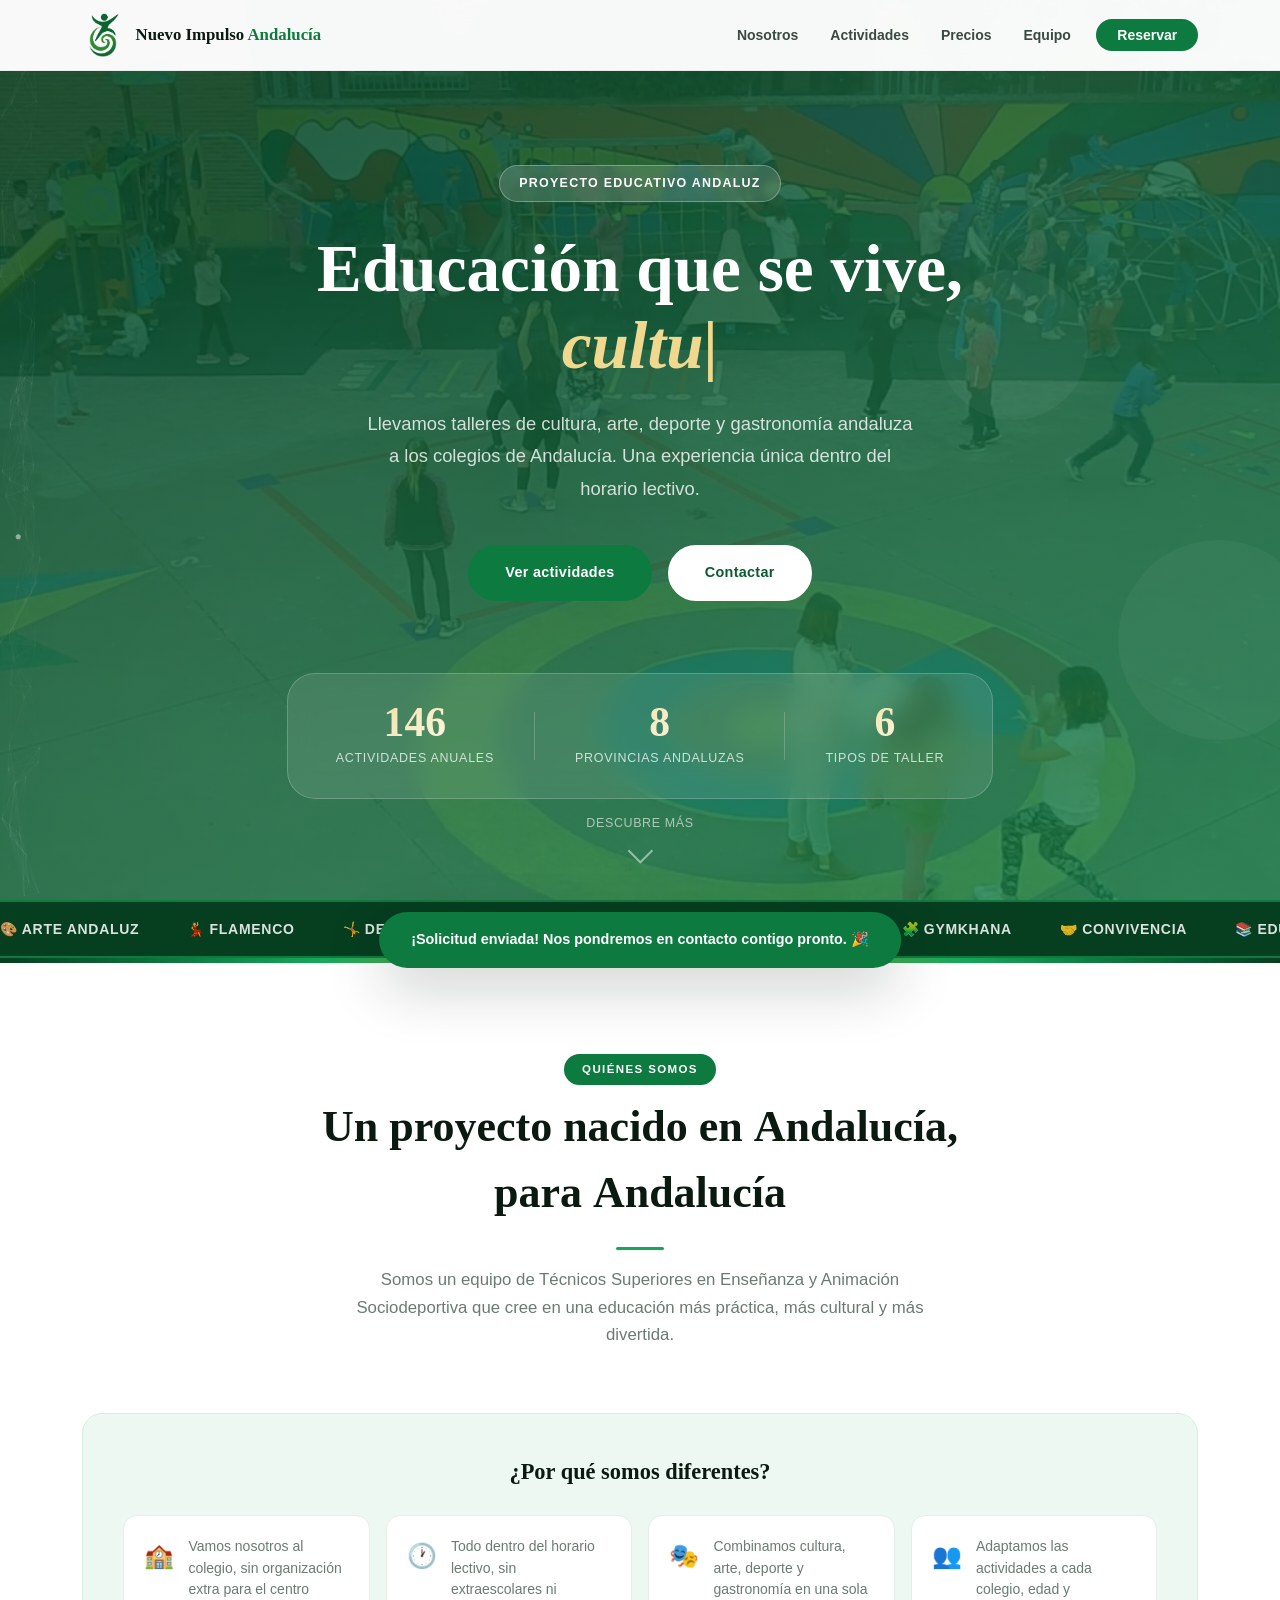
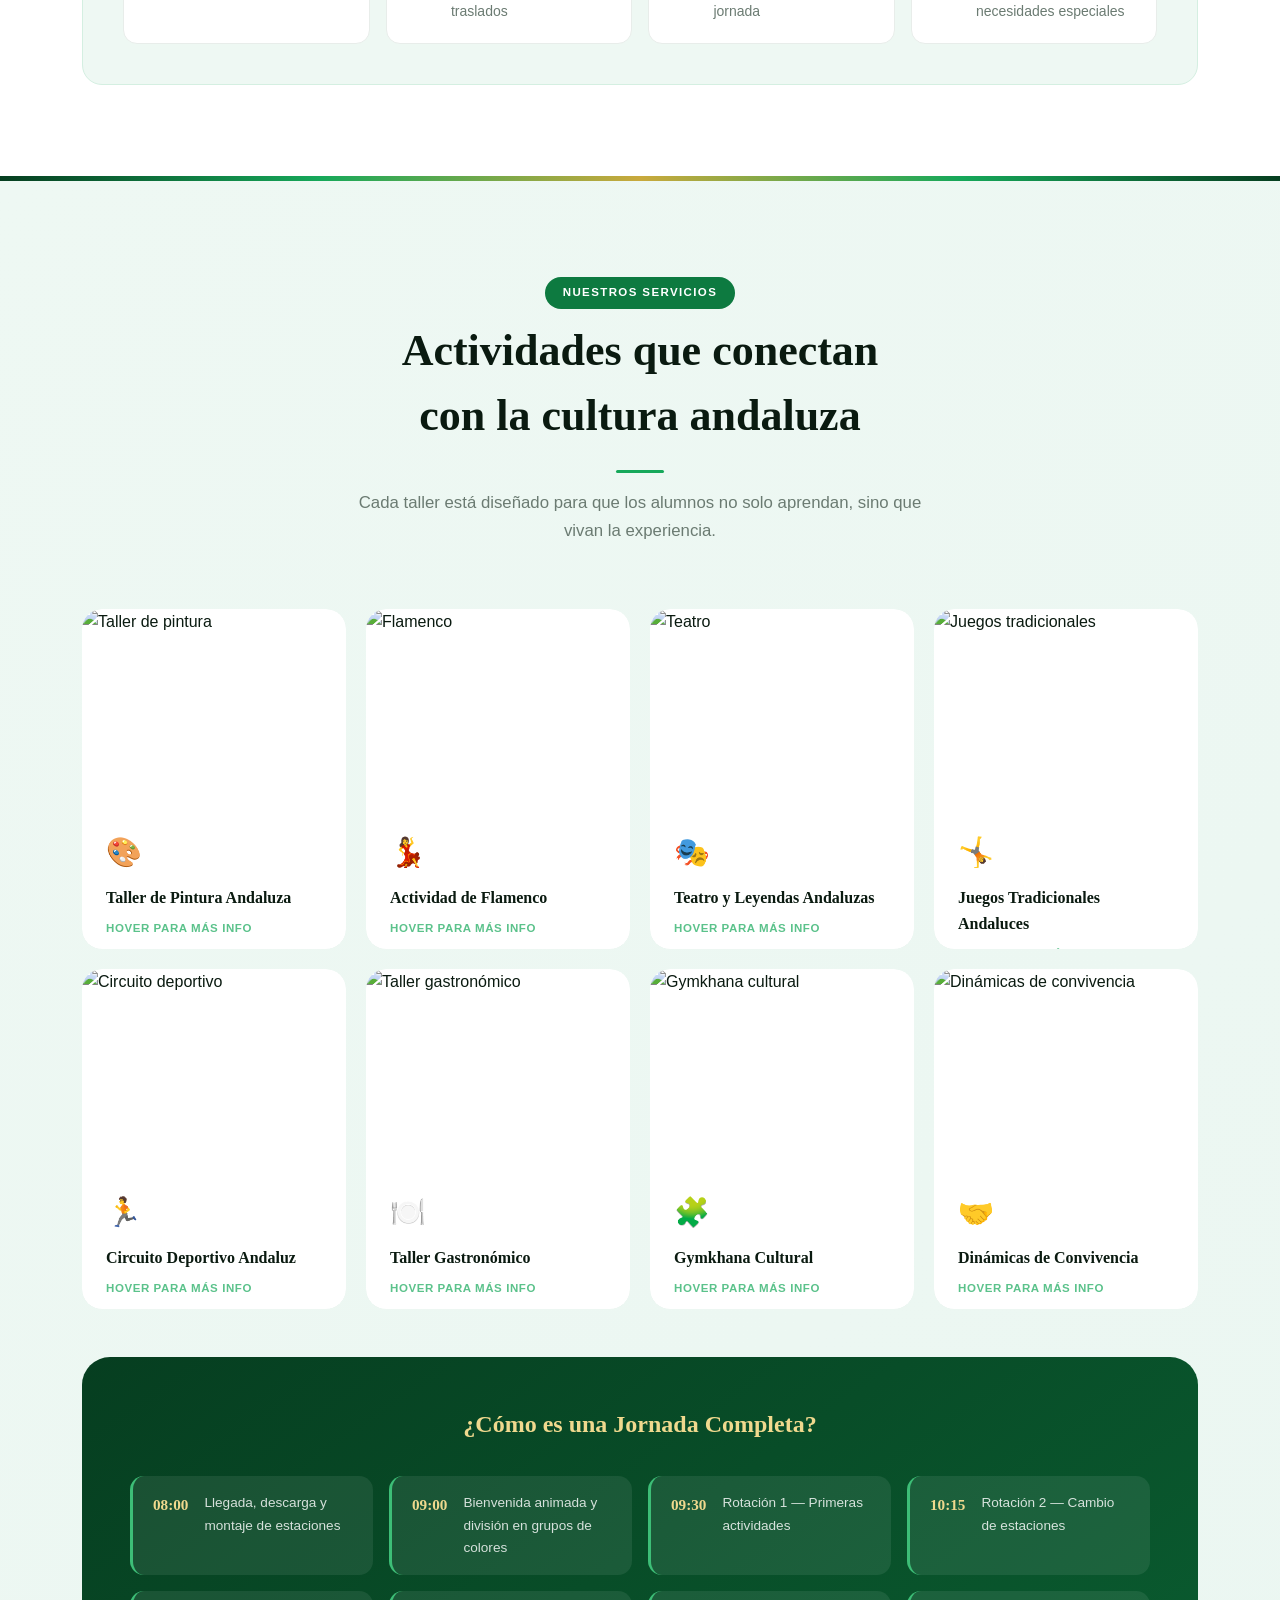
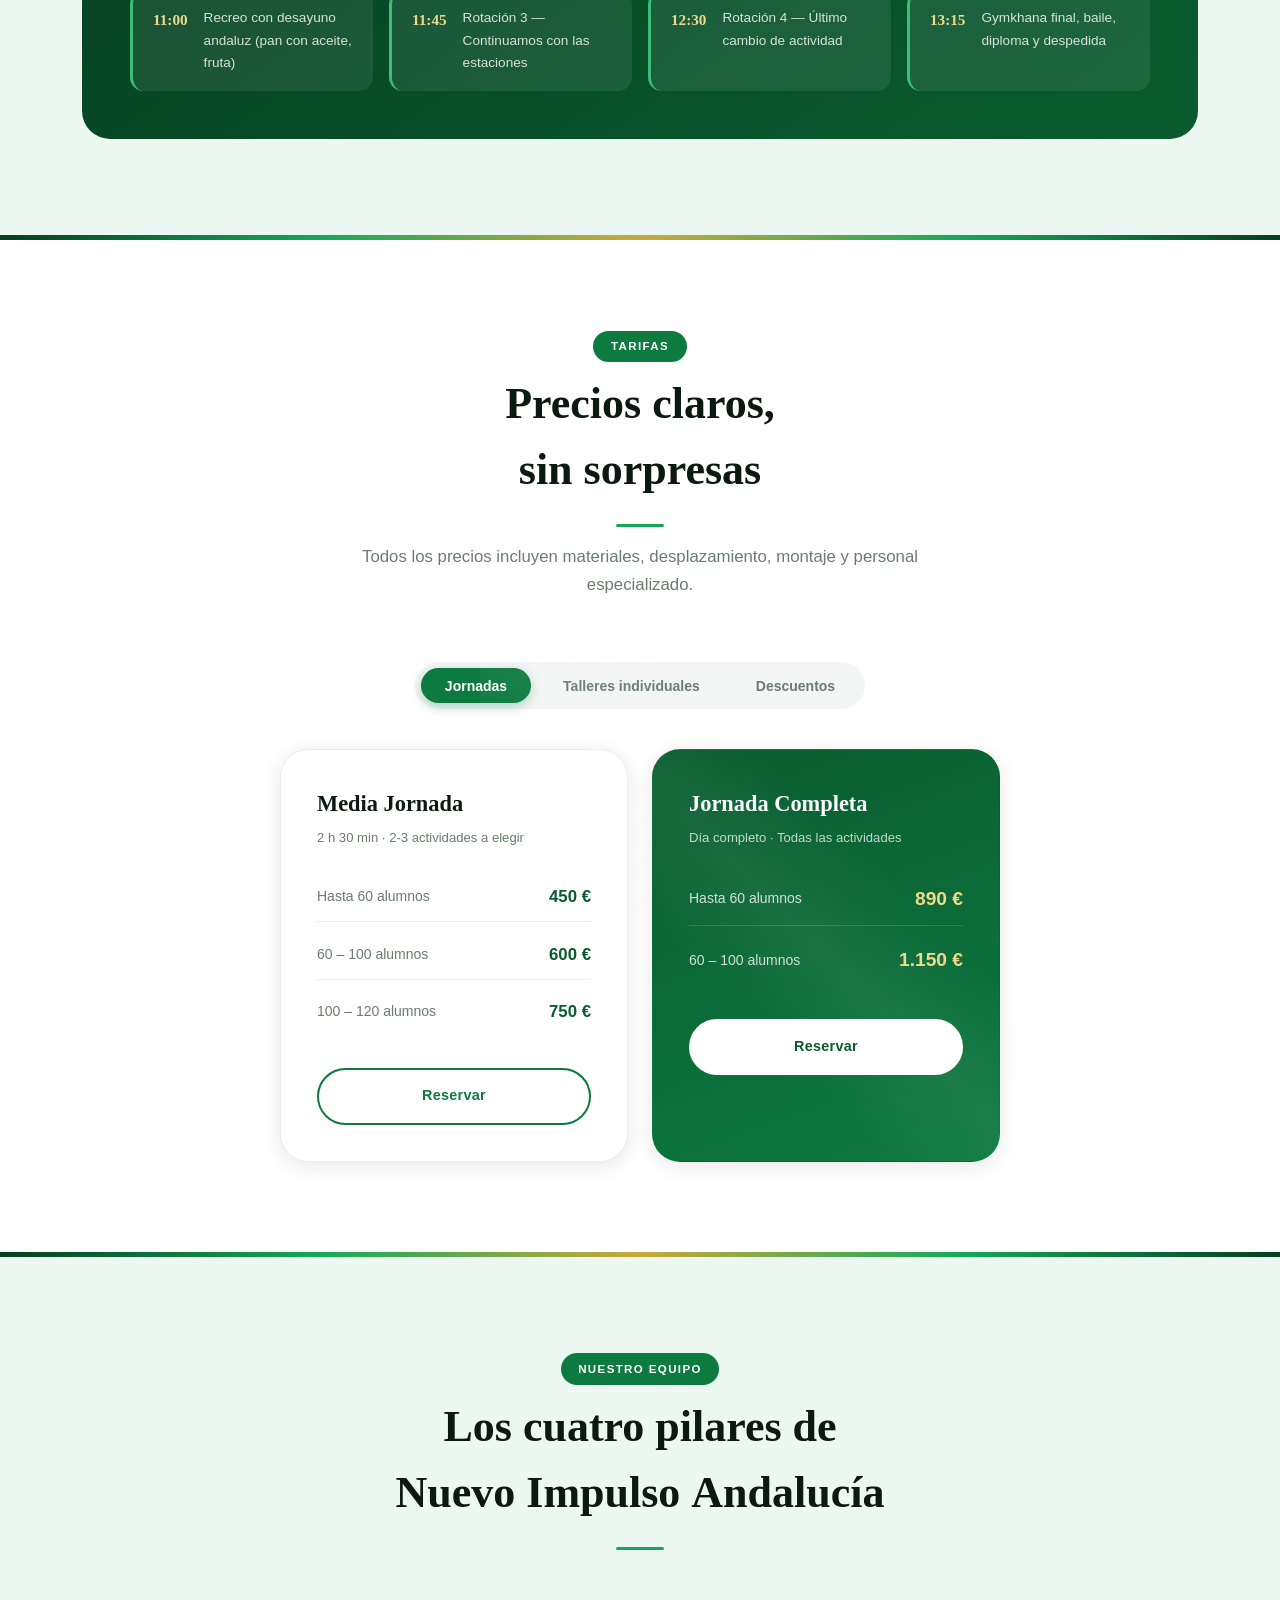
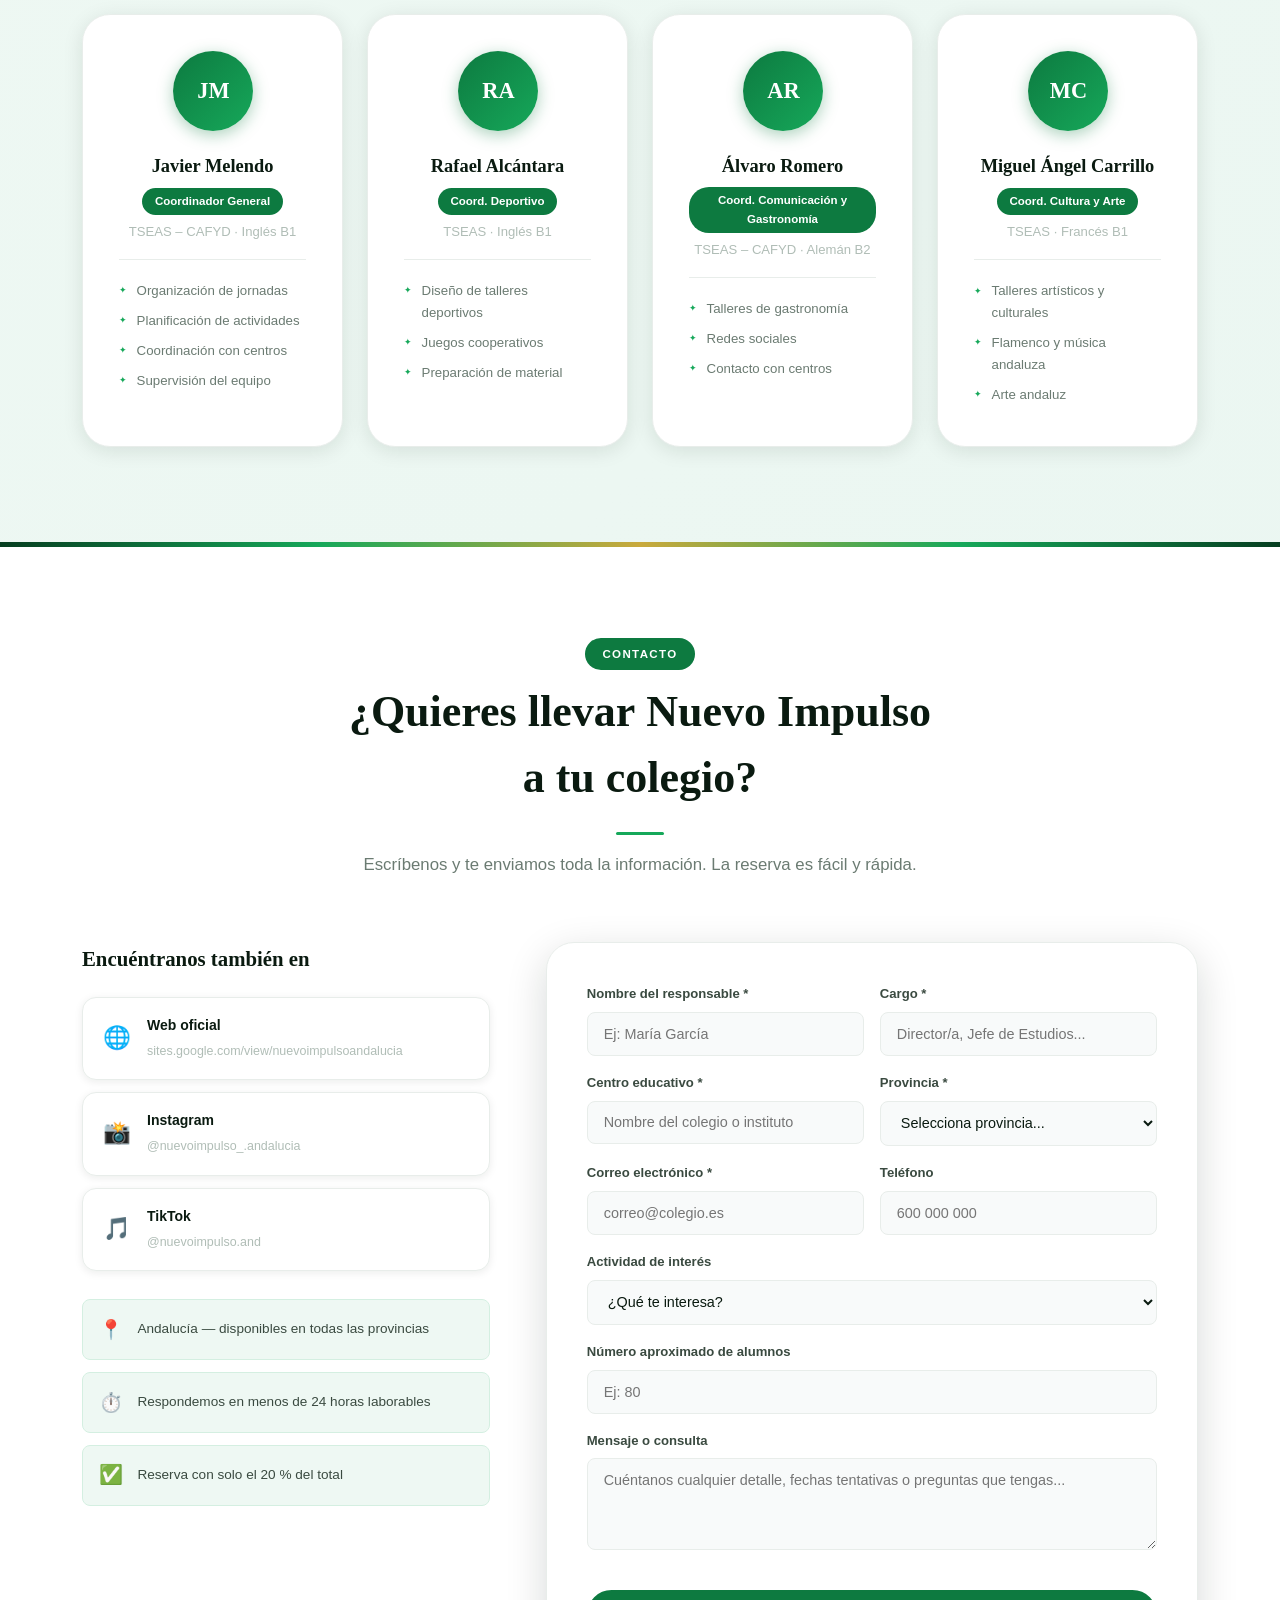
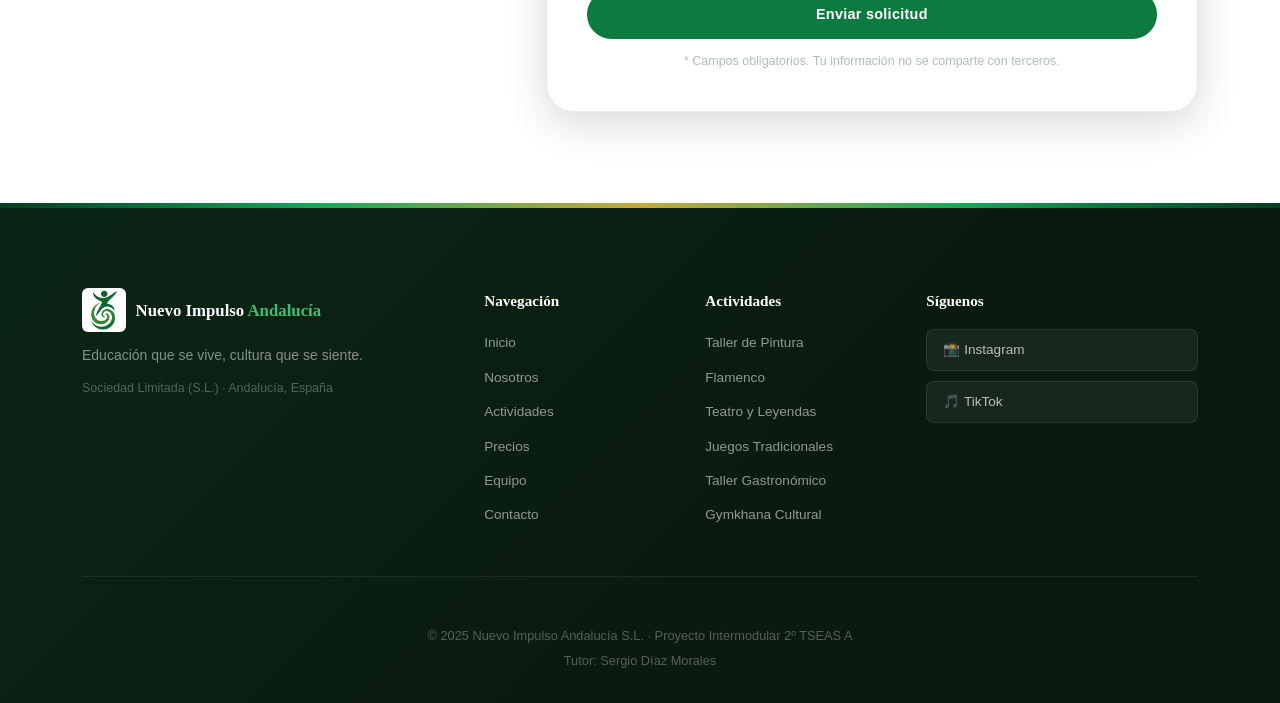
==== commit 2a907c76: "Add files via upload" ====
--- a/index.html
+++ b/index.html
@@ -10,6 +10,18 @@
   <link rel="stylesheet" href="styles.css" />
 </head>
 <body>
+
+  <!-- PRELOADER -->
+  <div id="preloader">
+    <div class="preloader-inner">
+      <img src="logo.png" alt="Logo" class="preloader-logo" />
+      <div class="preloader-text">Nuevo Impulso <span>Andalucía</span></div>
+      <div class="preloader-bar"><div class="preloader-fill"></div></div>
+    </div>
+  </div>
+
+  <!-- BARRA DE PROGRESO DE SCROLL -->
+  <div id="scrollProgress"></div>
 
   <!-- ========== NAVEGACIÓN ========== -->
   <nav id="navbar">
@@ -33,10 +45,14 @@
 
   <!-- ========== HERO ========== -->
   <section id="inicio" class="hero">
+    <canvas id="heroCanvas"></canvas>
+    <div class="hero-shape"></div>
+    <div class="hero-shape"></div>
+    <div class="hero-shape"></div>
     <div class="hero-pattern"></div>
     <div class="hero-content">
       <span class="hero-badge">Proyecto educativo andaluz</span>
-      <h1 class="hero-title">Educación que se vive,<br /><em>cultura que se siente</em></h1>
+      <h1 class="hero-title">Educación que se vive,<br /><em id="typedText"></em></h1>
       <p class="hero-subtitle">
         Llevamos talleres de cultura, arte, deporte y gastronomía andaluza a los colegios de Andalucía.
         Una experiencia única dentro del horario lectivo.
@@ -67,6 +83,20 @@
       <div class="scroll-arrow"></div>
     </div>
   </section>
+
+  <!-- ========== TICKER ========== -->
+  <div class="ticker-section">
+    <div class="ticker-track">
+      <div class="ticker-inner" id="tickerInner">
+        <span>🎨 Arte Andaluz</span><span>💃 Flamenco</span><span>🤸 Deporte</span>
+        <span>🍽️ Gastronomía</span><span>🎭 Teatro y Leyendas</span><span>🧩 Gymkhana</span>
+        <span>🤝 Convivencia</span><span>📚 Educación</span><span>🌿 Andalucía</span>
+        <span>🎨 Arte Andaluz</span><span>💃 Flamenco</span><span>🤸 Deporte</span>
+        <span>🍽️ Gastronomía</span><span>🎭 Teatro y Leyendas</span><span>🧩 Gymkhana</span>
+        <span>🤝 Convivencia</span><span>📚 Educación</span><span>🌿 Andalucía</span>
+      </div>
+    </div>
+  </div>
 
   <!-- ========== NOSOTROS ========== -->
   <section id="nosotros" class="section">
@@ -116,78 +146,127 @@
         </p>
       </div>
       <div class="activities-grid">
-        <div class="activity-card" data-color="terracotta">
-          <img class="activity-img" src="https://images.unsplash.com/photo-1513364776144-60967b0f800f?w=600&h=360&fit=crop&q=80" alt="Taller de pintura" loading="lazy" />
-          <div class="activity-body">
-            <div class="activity-icon">🎨</div>
-            <h3>Taller de Pintura Andaluza</h3>
-            <p>Los alumnos aprenden sobre azulejos, patios y mosaicos típicos, y realizan su propia creación para llevar al aula.</p>
-            <span class="activity-tag">Arte</span>
-          </div>
-        </div>
-        <div class="activity-card" data-color="red">
-          <img class="activity-img" src="https://images.unsplash.com/photo-1547153760-18fc86324498?w=600&h=360&fit=crop&q=80" alt="Flamenco" loading="lazy" />
-          <div class="activity-body">
-            <div class="activity-icon">💃</div>
-            <h3>Actividad de Flamenco</h3>
-            <p>Introducción sencilla y divertida al flamenco: el compás, las palmas y pasos básicos de baile con ritmo.</p>
-            <span class="activity-tag">Cultura</span>
-          </div>
-        </div>
-        <div class="activity-card" data-color="green">
-          <img class="activity-img" src="https://images.unsplash.com/photo-1503095396549-807759245b35?w=600&h=360&fit=crop&q=80" alt="Teatro" loading="lazy" />
-          <div class="activity-body">
-            <div class="activity-icon">🎭</div>
-            <h3>Teatro y Leyendas Andaluzas</h3>
-            <p>Historias y leyendas de Andalucía (el lagarto de Jaén, la reina Mora) que los alumnos recrean en pequeños grupos.</p>
-            <span class="activity-tag">Arte</span>
-          </div>
-        </div>
-        <div class="activity-card" data-color="blue">
-          <img class="activity-img" src="https://images.unsplash.com/photo-1566140967404-b8b3932483f5?w=600&h=360&fit=crop&q=80" alt="Juegos tradicionales" loading="lazy" />
-          <div class="activity-body">
-            <div class="activity-icon">🤸</div>
-            <h3>Juegos Tradicionales Andaluces</h3>
-            <p>Carrera de sacos, el pañuelo, comba, soga y petanca. Se explica el origen de cada juego y después se practica.</p>
-            <span class="activity-tag">Deporte</span>
-          </div>
-        </div>
-        <div class="activity-card" data-color="orange">
-          <img class="activity-img" src="https://images.unsplash.com/photo-1552674605-db6ffd4facb5?w=600&h=360&fit=crop&q=80" alt="Circuito deportivo" loading="lazy" />
-          <div class="activity-body">
-            <div class="activity-icon">🏃</div>
-            <h3>Circuito Deportivo Andaluz</h3>
-            <p>Estaciones inspiradas en la feria, los rocieros y elementos andaluces. Trabajan en equipo, se mueven y disfrutan.</p>
-            <span class="activity-tag">Deporte</span>
-          </div>
-        </div>
-        <div class="activity-card" data-color="yellow">
-          <img class="activity-img" src="https://images.unsplash.com/photo-1466637574441-749b8f19452f?w=600&h=360&fit=crop&q=80" alt="Taller gastronómico" loading="lazy" />
-          <div class="activity-body">
-            <div class="activity-icon">🍽️</div>
-            <h3>Taller Gastronómico</h3>
-            <p>Aceite de oliva, pan cateto, salmorejo... Los alumnos conocen los productos típicos, su origen y los degustan.</p>
-            <span class="activity-tag">Gastronomía</span>
-          </div>
-        </div>
-        <div class="activity-card" data-color="purple">
-          <img class="activity-img" src="https://images.unsplash.com/photo-1516627145497-ae6968895b74?w=600&h=360&fit=crop&q=80" alt="Gymkhana cultural" loading="lazy" />
-          <div class="activity-body">
-            <div class="activity-icon">🧩</div>
-            <h3>Gymkhana Cultural</h3>
-            <p>Pruebas sobre Andalucía: acertijos de ciudades, minijuegos de baile, pruebas de olor y sabor, preguntas de monumentos.</p>
-            <span class="activity-tag">Cultura</span>
-          </div>
-        </div>
-        <div class="activity-card" data-color="teal">
-          <img class="activity-img" src="https://images.unsplash.com/photo-1491438590914-bc09fcaaf77a?w=600&h=360&fit=crop&q=80" alt="Dinámicas de convivencia" loading="lazy" />
-          <div class="activity-body">
-            <div class="activity-icon">🤝</div>
-            <h3>Dinámicas de Convivencia</h3>
-            <p>Juegos que refuerzan el respeto, la cooperación y la inclusión, relacionados con la identidad y cultura andaluza.</p>
-            <span class="activity-tag">Valores</span>
-          </div>
-        </div>
+
+        <div class="activity-card flip-card">
+          <div class="flip-inner">
+            <div class="flip-front">
+              <img class="activity-img" src="https://images.unsplash.com/photo-1513364776144-60967b0f800f?w=600&h=360&fit=crop&q=80" alt="Taller de pintura" loading="lazy" />
+              <div class="flip-front-body"><div class="activity-icon">🎨</div><h3>Taller de Pintura Andaluza</h3><span class="flip-hint">Hover para más info</span></div>
+            </div>
+            <div class="flip-back" style="background:linear-gradient(135deg,#1a6b3c,#0d7a40)">
+              <div class="flip-back-icon">🎨</div>
+              <h3>Taller de Pintura Andaluza</h3>
+              <p>Los alumnos aprenden sobre azulejos, patios y mosaicos típicos, y realizan su propia creación para llevar al aula.</p>
+              <span class="activity-tag">Arte</span>
+            </div>
+          </div>
+        </div>
+
+        <div class="activity-card flip-card">
+          <div class="flip-inner">
+            <div class="flip-front">
+              <img class="activity-img" src="https://images.unsplash.com/photo-1547153760-18fc86324498?w=600&h=360&fit=crop&q=80" alt="Flamenco" loading="lazy" />
+              <div class="flip-front-body"><div class="activity-icon">💃</div><h3>Actividad de Flamenco</h3><span class="flip-hint">Hover para más info</span></div>
+            </div>
+            <div class="flip-back" style="background:linear-gradient(135deg,#8B0000,#C0392B)">
+              <div class="flip-back-icon">💃</div>
+              <h3>Actividad de Flamenco</h3>
+              <p>Introducción sencilla y divertida al flamenco: el compás, las palmas y pasos básicos de baile con ritmo.</p>
+              <span class="activity-tag">Cultura</span>
+            </div>
+          </div>
+        </div>
+
+        <div class="activity-card flip-card">
+          <div class="flip-inner">
+            <div class="flip-front">
+              <img class="activity-img" src="https://images.unsplash.com/photo-1503095396549-807759245b35?w=600&h=360&fit=crop&q=80" alt="Teatro" loading="lazy" />
+              <div class="flip-front-body"><div class="activity-icon">🎭</div><h3>Teatro y Leyendas Andaluzas</h3><span class="flip-hint">Hover para más info</span></div>
+            </div>
+            <div class="flip-back" style="background:linear-gradient(135deg,#1a3a5c,#2471a3)">
+              <div class="flip-back-icon">🎭</div>
+              <h3>Teatro y Leyendas Andaluzas</h3>
+              <p>Historias y leyendas de Andalucía que los alumnos recrean en pequeños grupos de forma dramatizada.</p>
+              <span class="activity-tag">Arte</span>
+            </div>
+          </div>
+        </div>
+
+        <div class="activity-card flip-card">
+          <div class="flip-inner">
+            <div class="flip-front">
+              <img class="activity-img" src="https://images.unsplash.com/photo-1566140967404-b8b3932483f5?w=600&h=360&fit=crop&q=80" alt="Juegos tradicionales" loading="lazy" />
+              <div class="flip-front-body"><div class="activity-icon">🤸</div><h3>Juegos Tradicionales Andaluces</h3><span class="flip-hint">Hover para más info</span></div>
+            </div>
+            <div class="flip-back" style="background:linear-gradient(135deg,#154360,#1a5276)">
+              <div class="flip-back-icon">🤸</div>
+              <h3>Juegos Tradicionales Andaluces</h3>
+              <p>Carrera de sacos, el pañuelo, comba, soga y petanca. Se explica el origen de cada juego y se practica.</p>
+              <span class="activity-tag">Deporte</span>
+            </div>
+          </div>
+        </div>
+
+        <div class="activity-card flip-card">
+          <div class="flip-inner">
+            <div class="flip-front">
+              <img class="activity-img" src="https://images.unsplash.com/photo-1552674605-db6ffd4facb5?w=600&h=360&fit=crop&q=80" alt="Circuito deportivo" loading="lazy" />
+              <div class="flip-front-body"><div class="activity-icon">🏃</div><h3>Circuito Deportivo Andaluz</h3><span class="flip-hint">Hover para más info</span></div>
+            </div>
+            <div class="flip-back" style="background:linear-gradient(135deg,#784212,#d35400)">
+              <div class="flip-back-icon">🏃</div>
+              <h3>Circuito Deportivo Andaluz</h3>
+              <p>Estaciones inspiradas en la feria y los rocieros. Trabajan en equipo, se mueven y se divierten.</p>
+              <span class="activity-tag">Deporte</span>
+            </div>
+          </div>
+        </div>
+
+        <div class="activity-card flip-card">
+          <div class="flip-inner">
+            <div class="flip-front">
+              <img class="activity-img" src="https://images.unsplash.com/photo-1466637574441-749b8f19452f?w=600&h=360&fit=crop&q=80" alt="Taller gastronómico" loading="lazy" />
+              <div class="flip-front-body"><div class="activity-icon">🍽️</div><h3>Taller Gastronómico</h3><span class="flip-hint">Hover para más info</span></div>
+            </div>
+            <div class="flip-back" style="background:linear-gradient(135deg,#7d6608,#d4ac0d)">
+              <div class="flip-back-icon">🍽️</div>
+              <h3>Taller Gastronómico</h3>
+              <p>Aceite de oliva, pan cateto, salmorejo... Los alumnos conocen los productos típicos, su origen y los degustan.</p>
+              <span class="activity-tag">Gastronomía</span>
+            </div>
+          </div>
+        </div>
+
+        <div class="activity-card flip-card">
+          <div class="flip-inner">
+            <div class="flip-front">
+              <img class="activity-img" src="https://images.unsplash.com/photo-1516627145497-ae6968895b74?w=600&h=360&fit=crop&q=80" alt="Gymkhana cultural" loading="lazy" />
+              <div class="flip-front-body"><div class="activity-icon">🧩</div><h3>Gymkhana Cultural</h3><span class="flip-hint">Hover para más info</span></div>
+            </div>
+            <div class="flip-back" style="background:linear-gradient(135deg,#4a235a,#7d3c98)">
+              <div class="flip-back-icon">🧩</div>
+              <h3>Gymkhana Cultural</h3>
+              <p>Pruebas sobre Andalucía: acertijos, minijuegos de baile, pruebas de olor y sabor, preguntas de monumentos.</p>
+              <span class="activity-tag">Cultura</span>
+            </div>
+          </div>
+        </div>
+
+        <div class="activity-card flip-card">
+          <div class="flip-inner">
+            <div class="flip-front">
+              <img class="activity-img" src="https://images.unsplash.com/photo-1491438590914-bc09fcaaf77a?w=600&h=360&fit=crop&q=80" alt="Dinámicas de convivencia" loading="lazy" />
+              <div class="flip-front-body"><div class="activity-icon">🤝</div><h3>Dinámicas de Convivencia</h3><span class="flip-hint">Hover para más info</span></div>
+            </div>
+            <div class="flip-back" style="background:linear-gradient(135deg,#0e6655,#1abc9c)">
+              <div class="flip-back-icon">🤝</div>
+              <h3>Dinámicas de Convivencia</h3>
+              <p>Juegos que refuerzan el respeto, la cooperación y la inclusión, relacionados con la identidad andaluza.</p>
+              <span class="activity-tag">Valores</span>
+            </div>
+          </div>
+        </div>
+
       </div>
 
       <div class="jornada-box">
--- a/styles.css
+++ b/styles.css
@@ -1129,6 +1129,526 @@
   white-space: nowrap;
 }
 .toast.show { transform: translateX(-50%) translateY(0); }
+
+/* ========================================
+   ANIMACIONES AVANZADAS
+======================================== */
+
+/* --- Scroll progress bar --- */
+#scrollProgress {
+  position: fixed;
+  top: 0; left: 0;
+  height: 3px;
+  width: 0%;
+  background: linear-gradient(90deg, var(--green-500), var(--gold), var(--green-400));
+  z-index: 9999;
+  transition: width 0.1s linear;
+  box-shadow: 0 0 8px rgba(22,168,90,0.6);
+}
+
+/* --- Canvas partículas hero --- */
+#heroCanvas {
+  position: absolute;
+  inset: 0;
+  width: 100%;
+  height: 100%;
+  z-index: 0;
+  pointer-events: none;
+}
+.hero-pattern, .hero-content, .hero-scroll { z-index: 1; }
+
+/* --- Cursor tipado --- */
+#typedText::after {
+  content: '|';
+  animation: blink 0.75s step-end infinite;
+  color: var(--gold-light);
+}
+@keyframes blink { 50% { opacity: 0; } }
+
+/* --- PRELOADER --- */
+#preloader {
+  position: fixed;
+  inset: 0;
+  background: var(--green-900);
+  display: flex;
+  align-items: center;
+  justify-content: center;
+  z-index: 99999;
+  transition: opacity 0.6s ease, visibility 0.6s ease;
+}
+#preloader.fade-out { opacity: 0; visibility: hidden; }
+
+.preloader-inner {
+  text-align: center;
+  display: flex;
+  flex-direction: column;
+  align-items: center;
+  gap: 1.25rem;
+}
+.preloader-logo {
+  width: 90px;
+  height: 90px;
+  object-fit: contain;
+  background: white;
+  border-radius: 50%;
+  padding: 6px;
+  animation: preloaderPulse 1s ease-in-out infinite alternate;
+}
+@keyframes preloaderPulse {
+  from { transform: scale(0.95); box-shadow: 0 0 0 0 rgba(255,255,255,0.3); }
+  to   { transform: scale(1.05); box-shadow: 0 0 0 20px rgba(255,255,255,0); }
+}
+.preloader-text {
+  font-family: var(--font-head);
+  font-size: 1.4rem;
+  font-weight: 700;
+  color: var(--white);
+  letter-spacing: 0.02em;
+  animation: fadeInUp 0.6s ease 0.3s both;
+}
+.preloader-text span { color: var(--gold-light); }
+.preloader-bar {
+  width: 200px;
+  height: 4px;
+  background: rgba(255,255,255,0.15);
+  border-radius: 2px;
+  overflow: hidden;
+}
+.preloader-fill {
+  height: 100%;
+  width: 0%;
+  background: linear-gradient(90deg, var(--green-400), var(--gold-light));
+  border-radius: 2px;
+  animation: loadBar 1.6s ease forwards;
+}
+@keyframes loadBar { to { width: 100%; } }
+
+/* --- Hero entrada --- */
+.hero-badge   { animation: fadeInDown 0.7s ease 2s both; }
+.hero-title   { animation: fadeInUp 0.8s ease 2.1s both; }
+.hero-subtitle { animation: fadeInUp 0.8s ease 2.3s both; }
+.hero-buttons  { animation: fadeInUp 0.8s ease 2.5s both; }
+.hero-stats    { animation: fadeInUp 0.8s ease 2.7s both; }
+
+@keyframes fadeInDown {
+  from { opacity: 0; transform: translateY(-30px); }
+  to   { opacity: 1; transform: translateY(0); }
+}
+@keyframes fadeInUp {
+  from { opacity: 0; transform: translateY(40px); }
+  to   { opacity: 1; transform: translateY(0); }
+}
+
+/* --- Scroll reveal classes --- */
+.reveal {
+  opacity: 0;
+  transform: translateY(50px);
+  transition: opacity 0.7s ease, transform 0.7s ease;
+}
+.reveal.from-left  { transform: translateX(-50px); }
+.reveal.from-right { transform: translateX(50px); }
+.reveal.scale-in   { transform: scale(0.85); }
+.reveal.visible {
+  opacity: 1;
+  transform: translate(0) scale(1);
+}
+
+/* --- Glow en botones --- */
+.btn-primary {
+  position: relative;
+  overflow: hidden;
+}
+.btn-primary::after {
+  content: '';
+  position: absolute;
+  inset: -2px;
+  background: linear-gradient(45deg, var(--green-400), var(--gold), var(--green-500));
+  border-radius: inherit;
+  opacity: 0;
+  transition: opacity 0.3s ease;
+  z-index: -1;
+  filter: blur(8px);
+}
+.btn-primary:hover::after { opacity: 0.6; }
+
+/* --- Tarjetas 3D tilt --- */
+.activity-card, .price-card, .team-card {
+  transform-style: preserve-3d;
+  will-change: transform;
+}
+
+/* --- Hover glow en tarjetas --- */
+.activity-card:hover {
+  box-shadow: 0 20px 60px rgba(13,122,64,0.2), 0 0 0 1px var(--green-100);
+}
+.team-card:hover {
+  box-shadow: 0 20px 60px rgba(13,122,64,0.18);
+}
+
+/* --- Pulse en avatar equipo --- */
+.team-avatar {
+  position: relative;
+}
+.team-avatar::after {
+  content: '';
+  position: absolute;
+  inset: -4px;
+  border-radius: 50%;
+  border: 2px solid var(--green-400);
+  opacity: 0;
+  transition: opacity 0.3s, transform 0.3s;
+  transform: scale(0.9);
+}
+.team-card:hover .team-avatar::after {
+  opacity: 1;
+  transform: scale(1);
+}
+
+/* --- Número estadísticas hero animado --- */
+.stat-number {
+  background: linear-gradient(135deg, var(--gold-light), #fff);
+  -webkit-background-clip: text;
+  -webkit-text-fill-color: transparent;
+  background-clip: text;
+}
+
+/* --- Sección header reveal --- */
+.section-header {
+  opacity: 0;
+  transform: translateY(30px);
+  transition: opacity 0.8s ease, transform 0.8s ease;
+}
+.section-header.visible {
+  opacity: 1;
+  transform: translateY(0);
+}
+
+/* --- Línea animada bajo h2 --- */
+.section-header h2::after {
+  width: 0;
+  transition: width 1s ease 0.4s;
+}
+.section-header.visible h2::after { width: 48px; }
+
+/* --- Wave decorativo entre secciones --- */
+.wave-divider {
+  display: block;
+  width: 100%;
+  overflow: hidden;
+  line-height: 0;
+  margin-top: -2px;
+}
+.wave-divider svg { display: block; width: 100%; }
+
+/* --- Shimmer en la barra de nav al hacer scroll --- */
+#navbar.scrolled::after {
+  content: '';
+  position: absolute;
+  bottom: 0; left: 0; right: 0;
+  height: 2px;
+  background: linear-gradient(90deg, transparent, var(--green-400), transparent);
+  animation: shimmer 2s infinite;
+}
+@keyframes shimmer {
+  0%   { transform: translateX(-100%); }
+  100% { transform: translateX(100%); }
+}
+
+/* --- Floating shapes en hero --- */
+.hero-shape {
+  position: absolute;
+  border-radius: 50%;
+  background: rgba(255,255,255,0.04);
+  animation: floatShape 6s ease-in-out infinite;
+  pointer-events: none;
+}
+.hero-shape:nth-child(1) { width: 300px; height: 300px; top: 10%; left: -5%; animation-delay: 0s; }
+.hero-shape:nth-child(2) { width: 200px; height: 200px; top: 60%; right: -3%; animation-delay: 2s; }
+.hero-shape:nth-child(3) { width: 150px; height: 150px; top: 30%; right: 15%; animation-delay: 4s; }
+
+@keyframes floatShape {
+  0%, 100% { transform: translateY(0) rotate(0deg); }
+  50%       { transform: translateY(-25px) rotate(10deg); }
+}
+
+/* --- Activity card img zoom on hover --- */
+.activity-card:hover .activity-img {
+  transform: scale(1.07);
+  transition: transform 0.5s ease;
+}
+.activity-img { transition: transform 0.5s ease; }
+
+/* --- Precios card shine effect --- */
+.price-card.featured::before {
+  content: '';
+  position: absolute;
+  top: -50%; left: -50%;
+  width: 200%; height: 200%;
+  background: linear-gradient(45deg, transparent 40%, rgba(255,255,255,0.06) 50%, transparent 60%);
+  animation: cardShine 3s infinite;
+}
+@keyframes cardShine {
+  0%   { transform: translateX(-100%) rotate(45deg); }
+  100% { transform: translateX(100%) rotate(45deg); }
+}
+
+/* --- Input focus animado --- */
+.form-group input:focus,
+.form-group select:focus,
+.form-group textarea:focus {
+  transform: translateY(-1px);
+}
+
+/* --- Footer link hover underline animado --- */
+.footer-links a {
+  position: relative;
+}
+.footer-links a::after {
+  content: '';
+  position: absolute;
+  bottom: -2px; left: 0;
+  width: 0; height: 1px;
+  background: var(--green-400);
+  transition: width 0.3s ease;
+}
+.footer-links a:hover::after { width: 100%; }
+
+
+/* ========================================
+   TICKER / MARQUEE
+======================================== */
+.ticker-section {
+  background: var(--green-900);
+  padding: 0.85rem 0;
+  overflow: hidden;
+  border-top: 2px solid var(--green-700);
+  border-bottom: 2px solid var(--green-700);
+}
+.ticker-track { overflow: hidden; white-space: nowrap; }
+.ticker-inner {
+  display: inline-flex;
+  gap: 3rem;
+  animation: ticker 25s linear infinite;
+  white-space: nowrap;
+}
+.ticker-inner span {
+  font-size: 0.875rem;
+  font-weight: 700;
+  color: rgba(255,255,255,0.85);
+  letter-spacing: 0.05em;
+  text-transform: uppercase;
+  flex-shrink: 0;
+}
+.ticker-inner span:hover { color: var(--gold-light); }
+@keyframes ticker {
+  0%   { transform: translateX(0); }
+  100% { transform: translateX(-50%); }
+}
+
+/* ========================================
+   FLIP CARDS — TARJETAS GIRATORIAS
+======================================== */
+.flip-card {
+  perspective: 1000px;
+  background: none !important;
+  border: none !important;
+  box-shadow: none !important;
+  padding: 0 !important;
+  height: 340px;
+}
+.flip-inner {
+  width: 100%;
+  height: 100%;
+  position: relative;
+  transform-style: preserve-3d;
+  transition: transform 0.65s cubic-bezier(0.23, 1, 0.32, 1);
+  border-radius: var(--radius-lg);
+  box-shadow: var(--shadow);
+}
+.flip-card:hover .flip-inner { transform: rotateY(180deg); }
+
+.flip-front, .flip-back {
+  position: absolute;
+  inset: 0;
+  border-radius: var(--radius-lg);
+  backface-visibility: hidden;
+  -webkit-backface-visibility: hidden;
+  overflow: hidden;
+}
+.flip-front {
+  background: var(--white);
+  display: flex;
+  flex-direction: column;
+}
+.flip-front .activity-img {
+  height: 200px;
+  width: 100%;
+  object-fit: cover;
+  flex-shrink: 0;
+}
+.flip-front-body {
+  padding: 1.25rem 1.5rem;
+  flex: 1;
+  display: flex;
+  flex-direction: column;
+  justify-content: center;
+}
+.flip-front-body .activity-icon { font-size: 1.8rem; margin-bottom: 0.5rem; }
+.flip-front-body h3 {
+  font-family: var(--font-head);
+  font-size: 1rem;
+  color: var(--dark);
+  font-weight: 700;
+  margin-bottom: 0.5rem;
+}
+.flip-hint {
+  font-size: 0.72rem;
+  color: var(--green-500);
+  font-weight: 700;
+  letter-spacing: 0.05em;
+  text-transform: uppercase;
+  opacity: 0.7;
+}
+
+.flip-back {
+  transform: rotateY(180deg);
+  display: flex;
+  flex-direction: column;
+  align-items: center;
+  justify-content: center;
+  text-align: center;
+  padding: 2rem 1.5rem;
+  color: var(--white);
+}
+.flip-back-icon { font-size: 3rem; margin-bottom: 0.75rem; }
+.flip-back h3 {
+  font-family: var(--font-head);
+  font-size: 1.1rem;
+  color: var(--white);
+  margin-bottom: 0.75rem;
+}
+.flip-back p {
+  font-size: 0.875rem;
+  color: rgba(255,255,255,0.88);
+  line-height: 1.6;
+  margin-bottom: 1rem;
+}
+.flip-back .activity-tag {
+  background: rgba(255,255,255,0.2);
+  color: var(--white);
+  border: 1px solid rgba(255,255,255,0.3);
+}
+
+/* ========================================
+   SPLIT TEXT (palabras animadas)
+======================================== */
+.word-wrap { overflow: hidden; display: inline-block; }
+.word-inner {
+  display: inline-block;
+  transform: translateY(100%);
+  opacity: 0;
+  transition: transform 0.6s cubic-bezier(0.23,1,0.32,1), opacity 0.6s ease;
+}
+.word-inner.visible { transform: translateY(0); opacity: 1; }
+
+/* ========================================
+   RIPPLE EN BOTONES
+======================================== */
+.btn { position: relative; overflow: hidden; }
+.ripple-effect {
+  position: absolute;
+  border-radius: 50%;
+  background: rgba(255,255,255,0.35);
+  transform: scale(0);
+  animation: rippleAnim 0.6s linear;
+  pointer-events: none;
+}
+@keyframes rippleAnim {
+  to { transform: scale(4); opacity: 0; }
+}
+
+/* ========================================
+   CONFETI
+======================================== */
+.confetti-piece {
+  position: fixed;
+  width: 10px; height: 10px;
+  top: -10px;
+  border-radius: 2px;
+  animation: confettiFall 3s ease-in forwards;
+  pointer-events: none;
+  z-index: 99999;
+}
+@keyframes confettiFall {
+  0%   { transform: translateY(0) rotate(0deg); opacity: 1; }
+  100% { transform: translateY(100vh) rotate(720deg); opacity: 0; }
+}
+
+/* ========================================
+   FONDO ANIMADO EN SECCIONES
+======================================== */
+.section-alt {
+  background: linear-gradient(135deg, var(--green-50) 0%, #e8f5f0 50%, var(--green-50) 100%);
+  background-size: 400% 400%;
+  animation: gradientShift 8s ease infinite;
+}
+@keyframes gradientShift {
+  0%, 100% { background-position: 0% 50%; }
+  50%       { background-position: 100% 50%; }
+}
+
+/* Hero fondo animado */
+.hero {
+  background-size: cover, cover;
+  animation: heroBgPulse 10s ease-in-out infinite alternate;
+}
+@keyframes heroBgPulse {
+  from { filter: brightness(1); }
+  to   { filter: brightness(1.08); }
+}
+
+/* ========================================
+   GLOW EN TEAM AVATARS + PRECIOS FEATURED
+======================================== */
+.price-card.featured {
+  animation: glowPulse 3s ease-in-out infinite;
+}
+@keyframes glowPulse {
+  0%, 100% { box-shadow: 0 0 20px rgba(13,122,64,0.3); }
+  50%       { box-shadow: 0 0 40px rgba(13,122,64,0.6), 0 0 80px rgba(13,122,64,0.2); }
+}
+
+/* ========================================
+   ANIMACIÓN NÚMERO STATS (pop)
+======================================== */
+@keyframes statPop {
+  0%   { transform: scale(1); }
+  50%  { transform: scale(1.2); }
+  100% { transform: scale(1); }
+}
+.stat-number.popped { animation: statPop 0.4s ease; }
+
+/* ========================================
+   MÓVIL — flip cards al tap
+======================================== */
+@media (hover: none) {
+  .flip-card { height: auto; }
+  .flip-inner { transform-style: flat; transition: none; }
+  .flip-card .flip-inner { transform: none !important; }
+  .flip-back  { display: none; }
+  .flip-front { position: relative; inset: auto; }
+  .flip-front .activity-img { height: 160px; }
+  .flip-hint  { display: none; }
+  .flip-card.flipped .flip-front { display: none; }
+  .flip-card.flipped .flip-back  {
+    display: flex;
+    position: relative;
+    inset: auto;
+    transform: none;
+    min-height: 240px;
+    border-radius: var(--radius-lg);
+  }
+}
 
 /* ========================================
    RESPONSIVE — Tablet (≤ 960px)
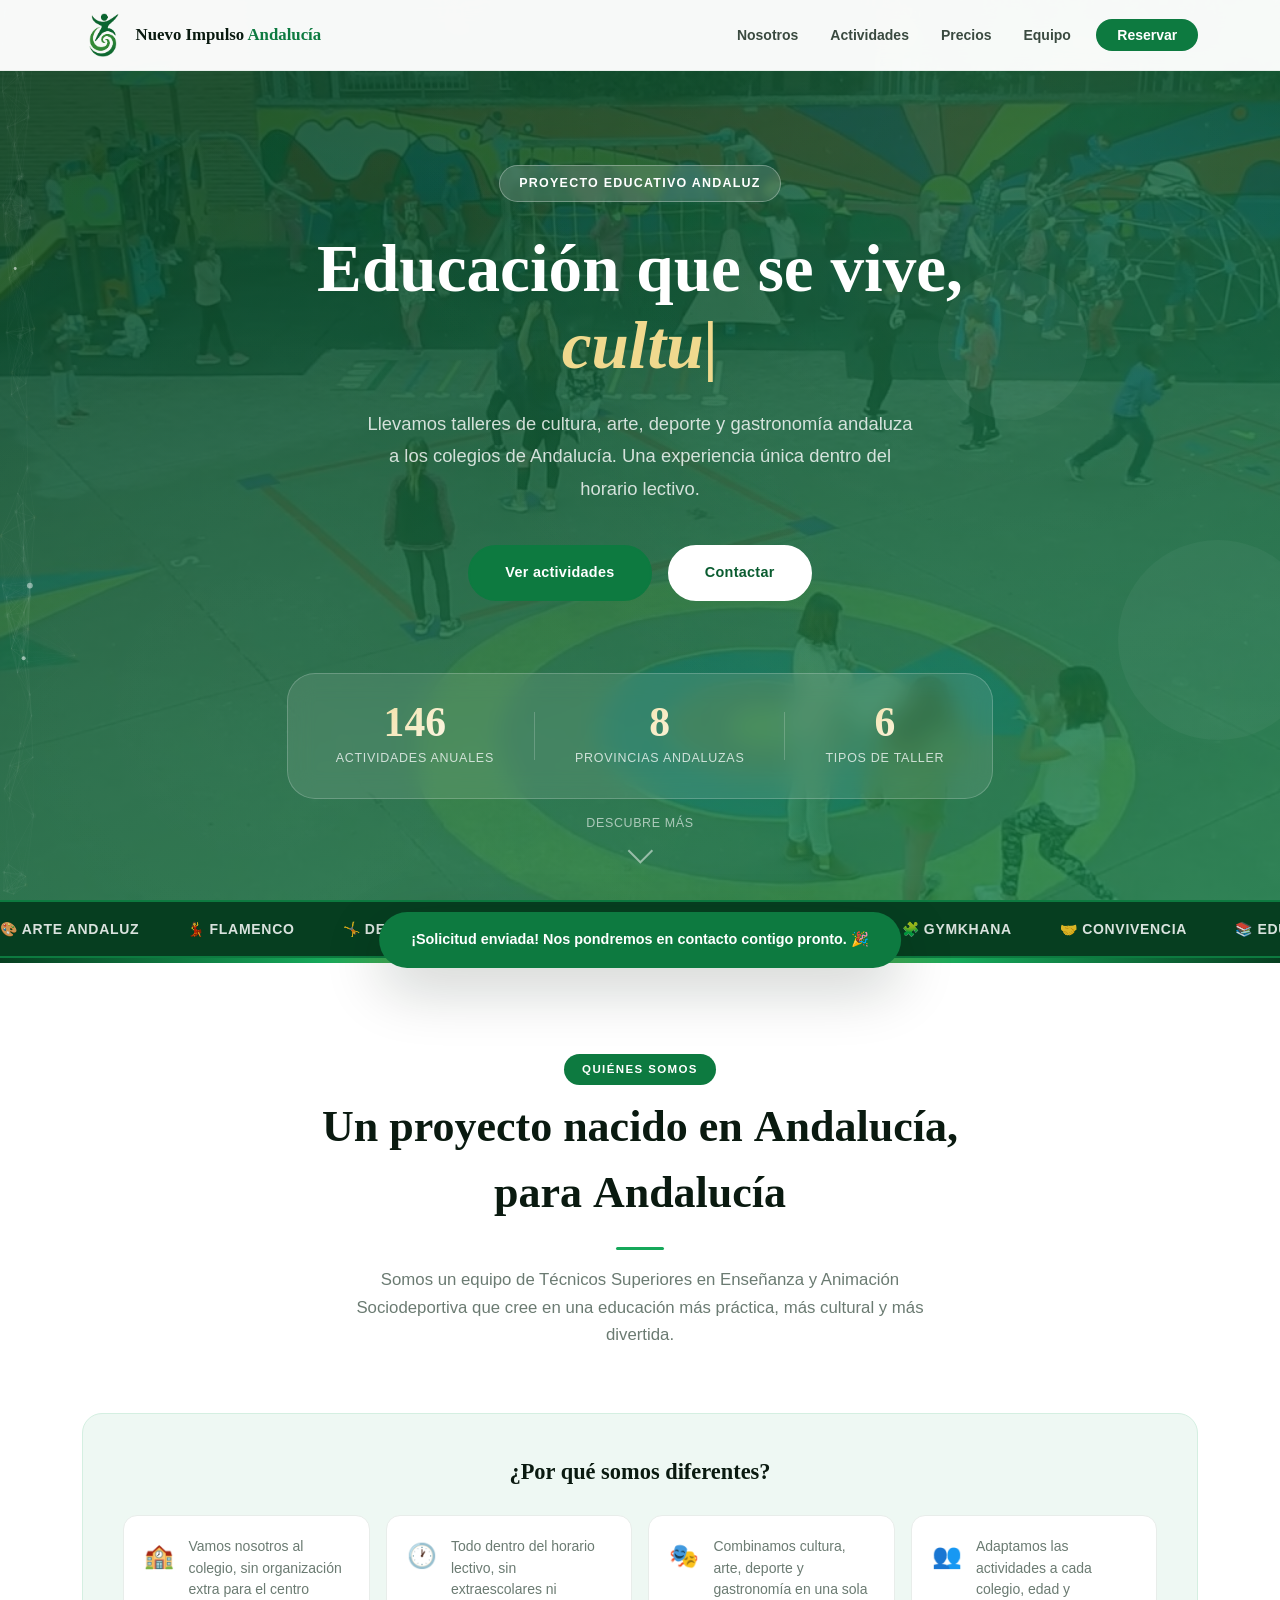
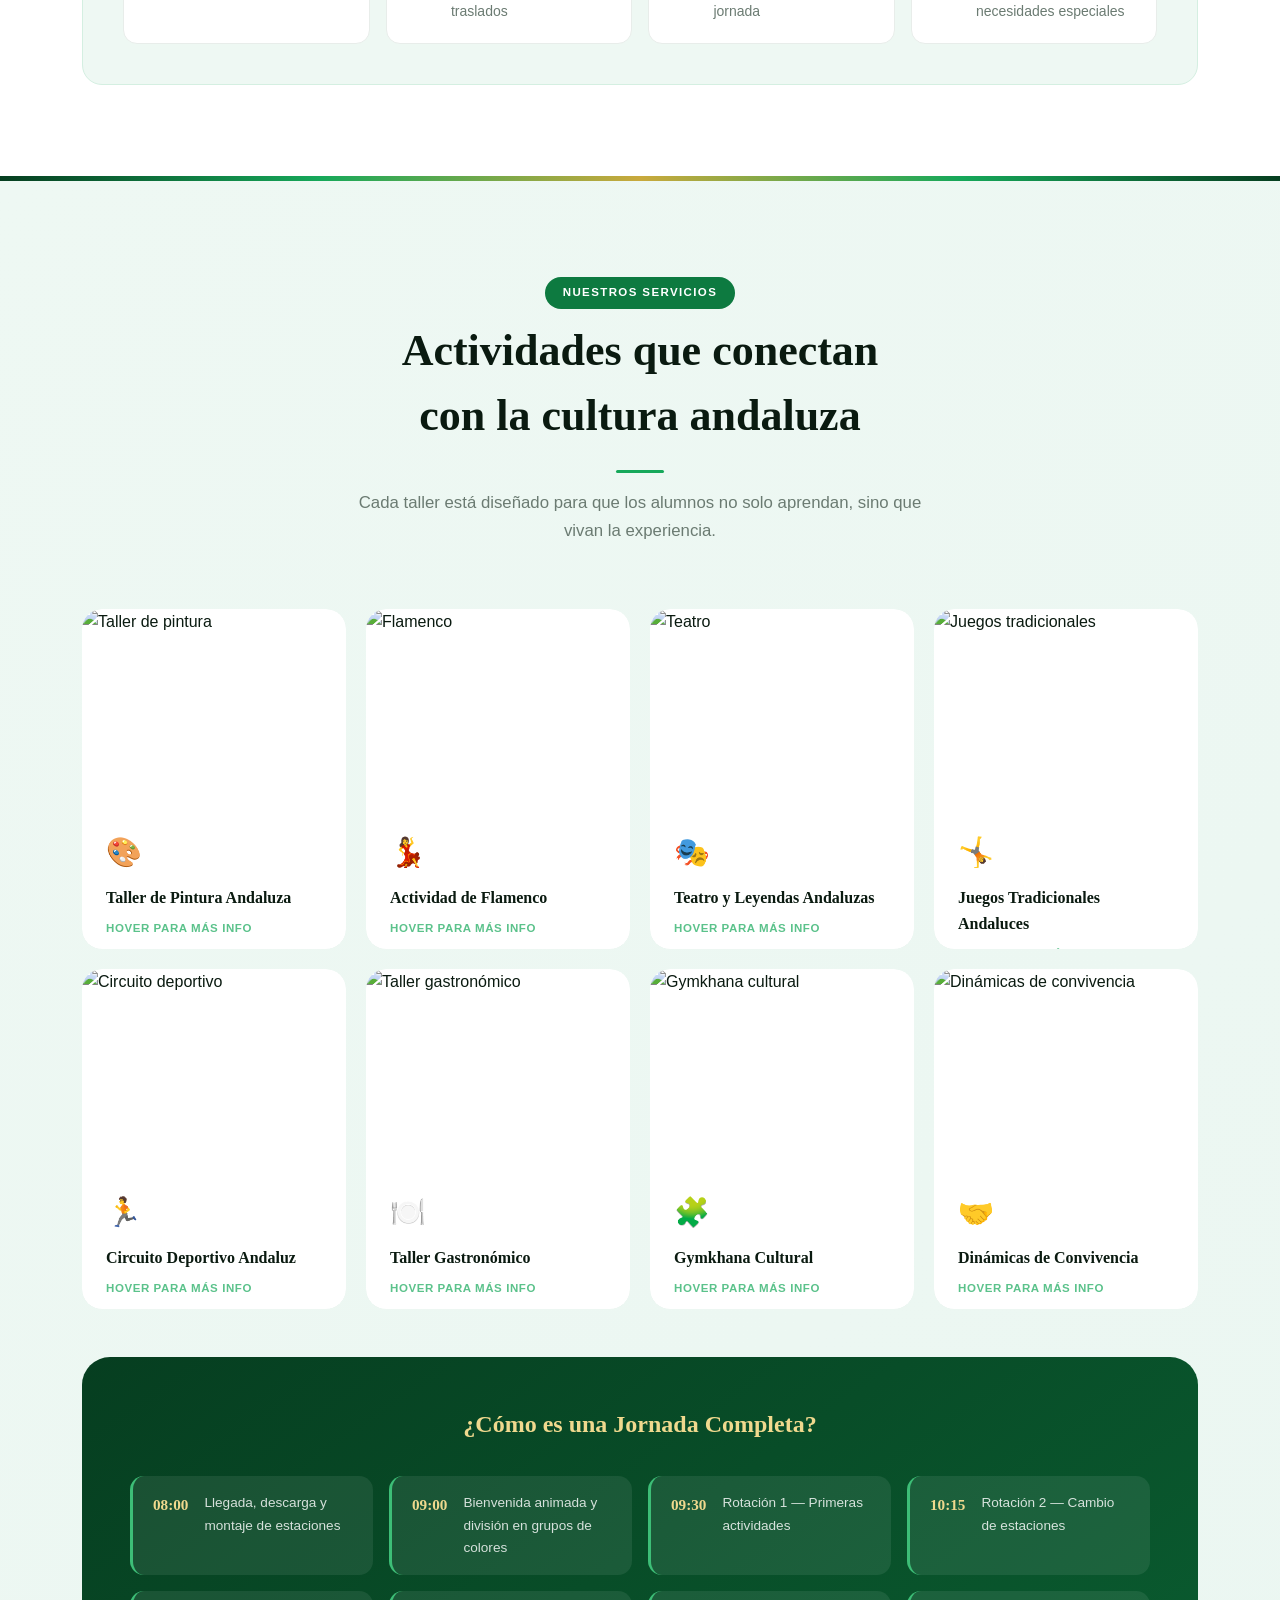
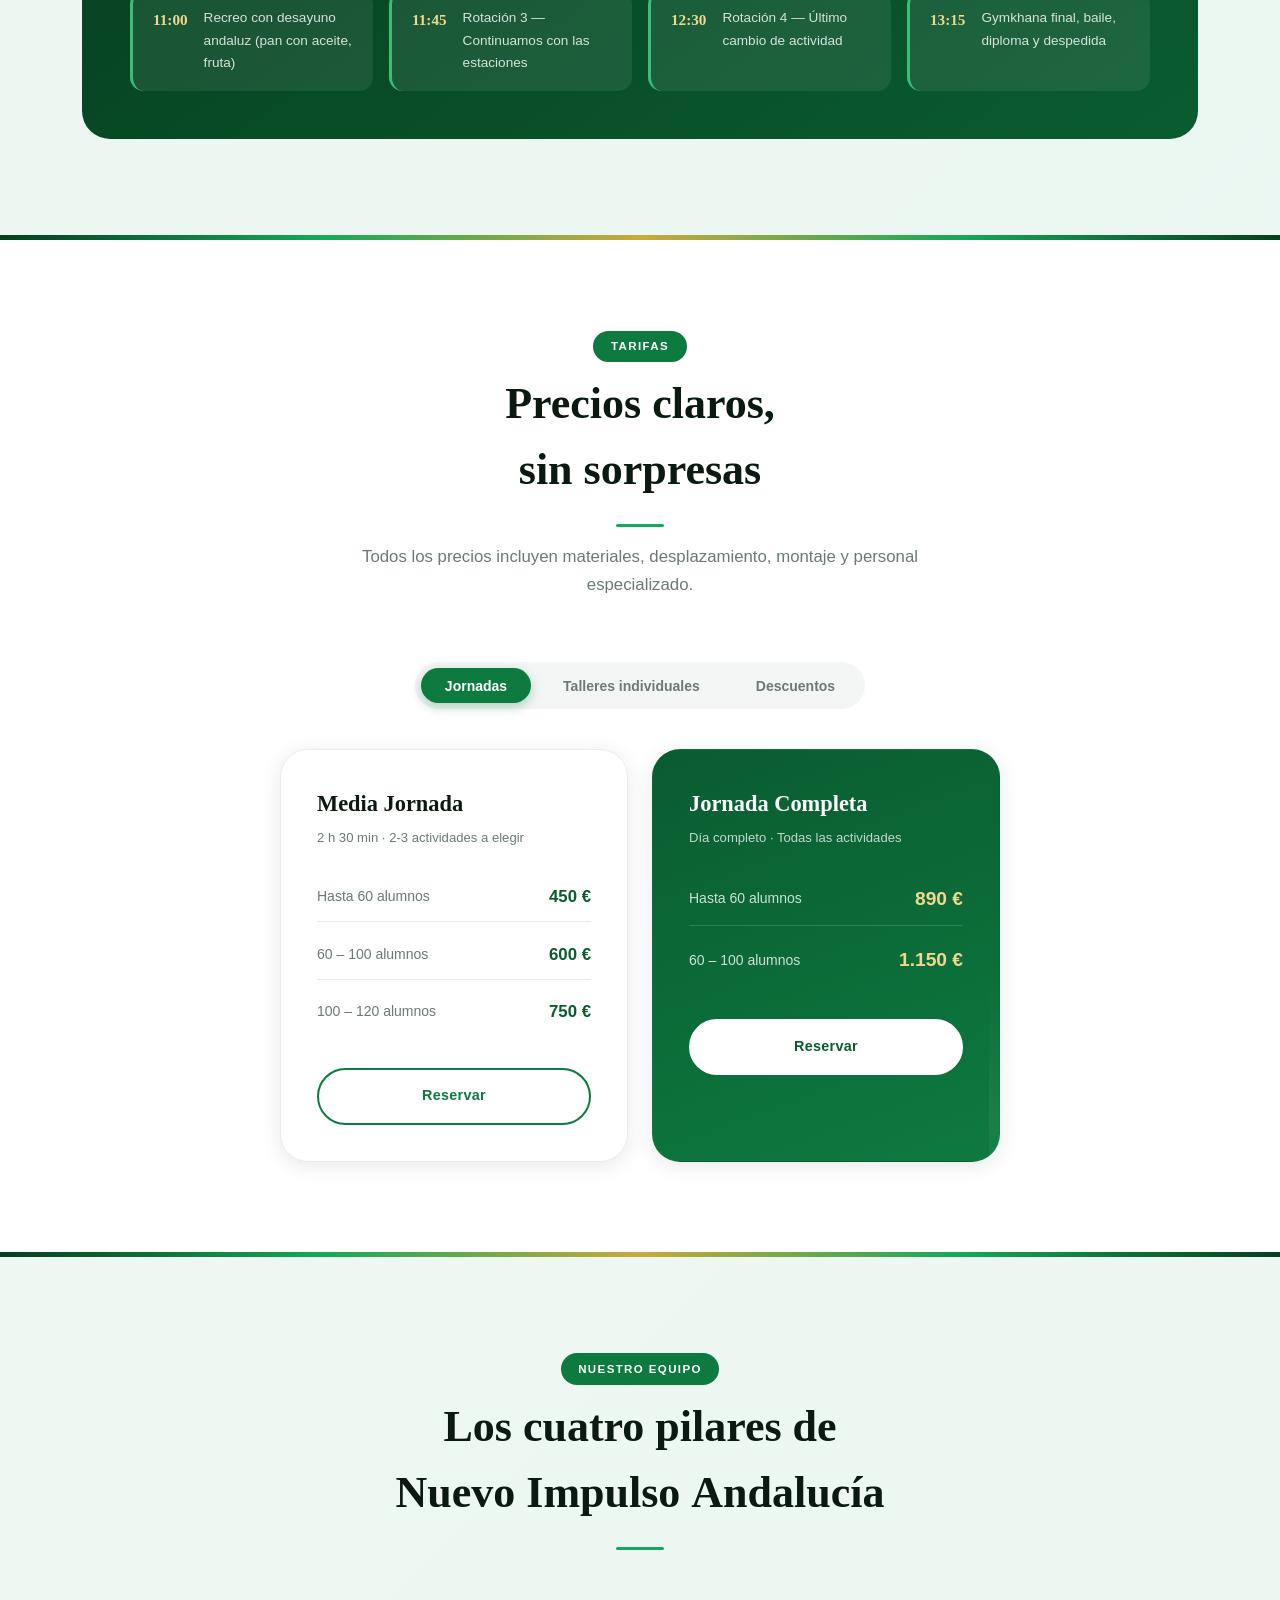
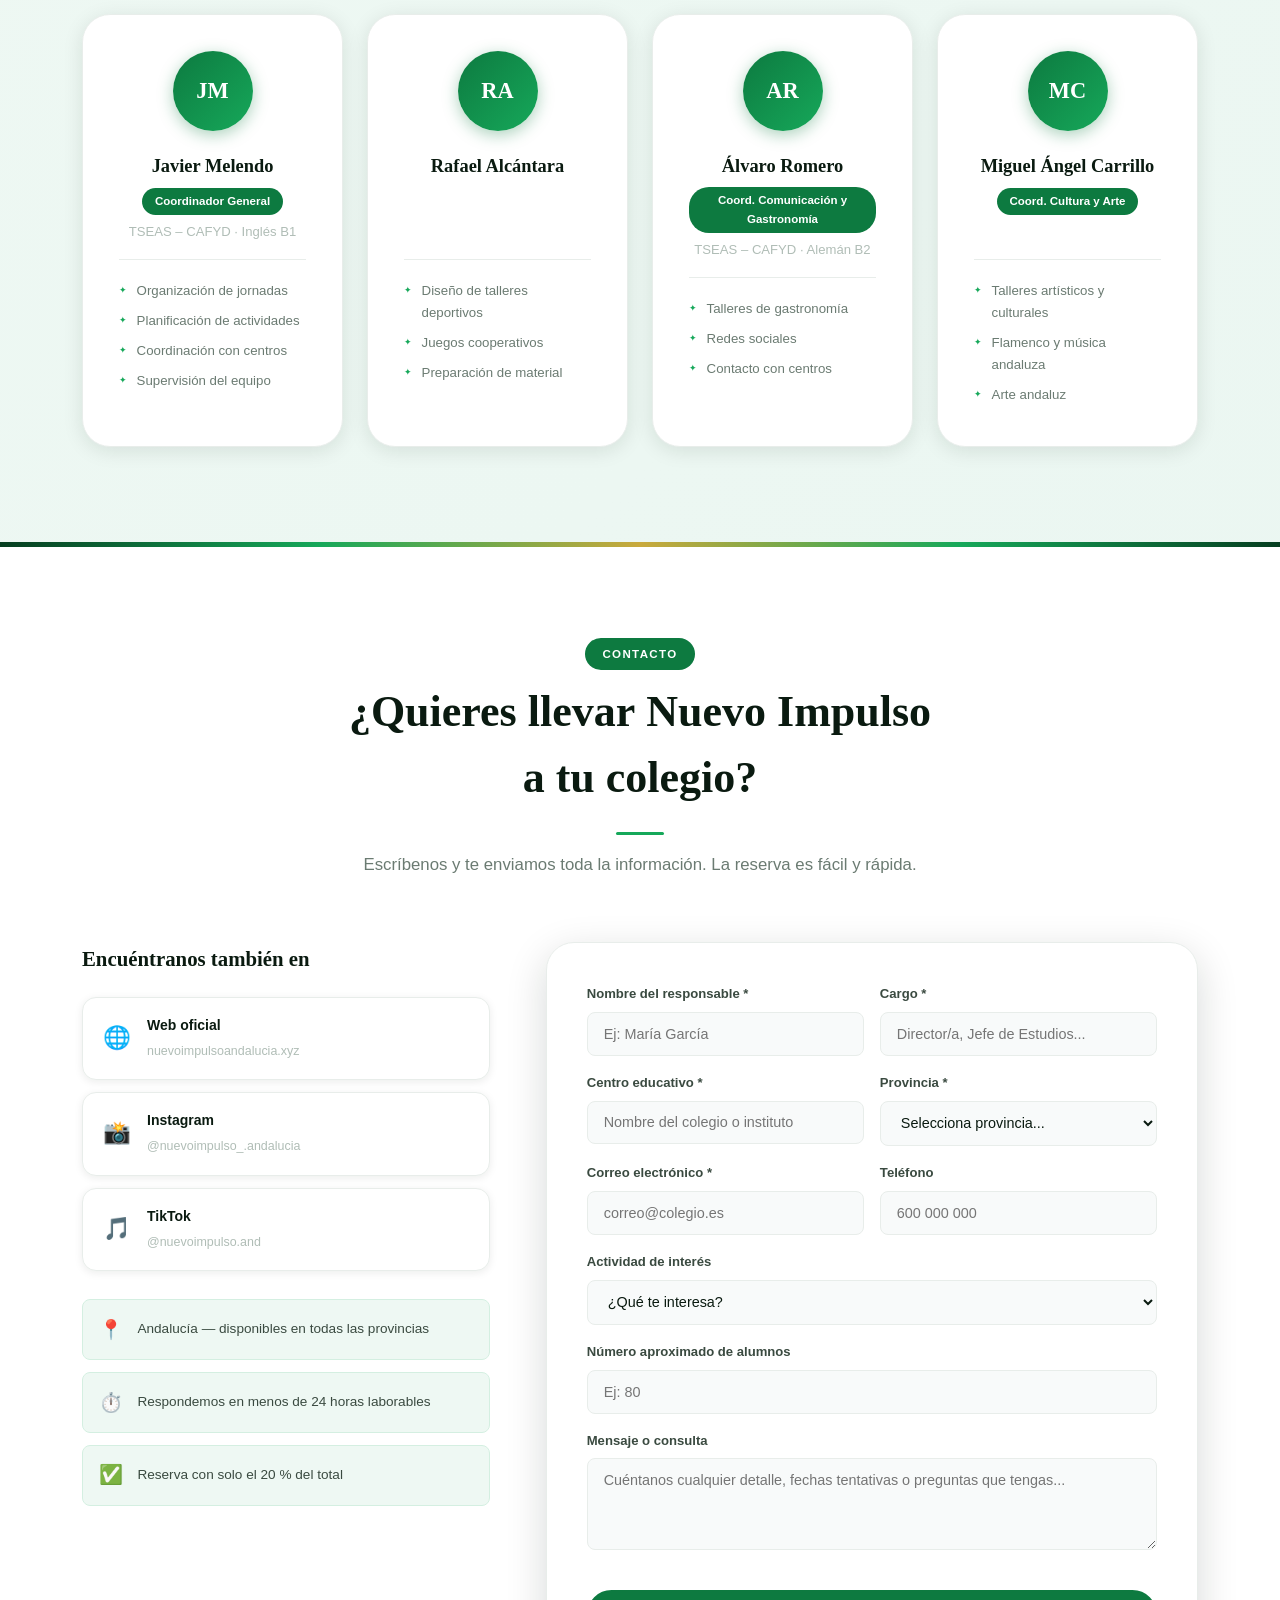
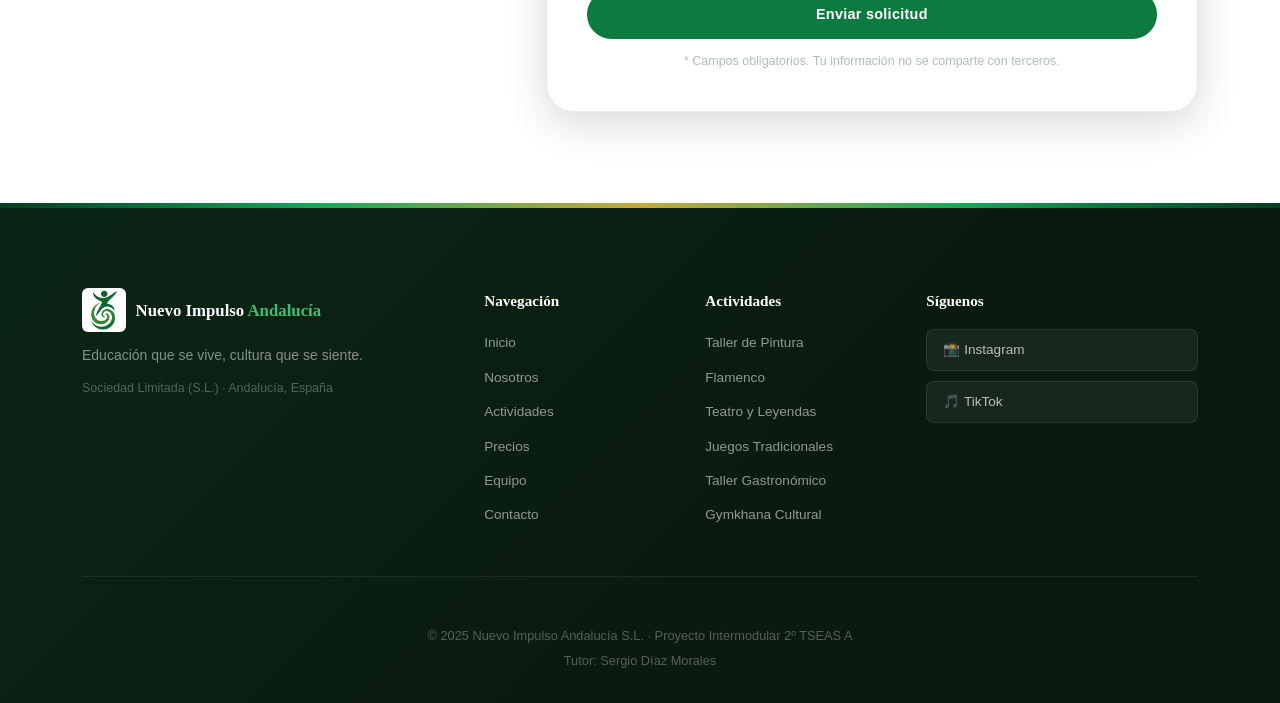
==== commit be23c870: "Add files via upload" ====
--- a/index.html
+++ b/index.html
@@ -448,11 +448,11 @@
         <div class="contacto-info">
           <h3>Encuéntranos también en</h3>
           <div class="social-links">
-            <a href="https://sites.google.com/view/nuevoimpulsoandalucia" target="_blank" class="social-link">
+            <a href="https://nuevoimpulsoandalucia.xyz" target="_blank" class="social-link">
               <span class="social-icon">🌐</span>
               <div>
                 <strong>Web oficial</strong>
-                <small>sites.google.com/view/nuevoimpulsoandalucia</small>
+                <small>nuevoimpulsoandalucia.xyz</small>
               </div>
             </a>
             <a href="https://www.instagram.com/nuevoimpulso_.andalucia" target="_blank" class="social-link">
--- a/styles.css
+++ b/styles.css
@@ -44,16 +44,20 @@
 
 /* ---------- RESET & BASE ---------- */
 *, *::before, *::after { box-sizing: border-box; margin: 0; padding: 0; }
-html { scroll-behavior: smooth; font-size: 16px; }
+html { scroll-behavior: smooth; font-size: 16px; overflow-x: clip; max-width: 100%; }
 body {
   font-family: var(--font-body);
   color: var(--dark);
   background: var(--white);
   line-height: 1.65;
   overflow-x: hidden;
+  max-width: 100%;
+  overscroll-behavior-y: none;
+  -webkit-overflow-scrolling: touch;
 }
 a { text-decoration: none; color: inherit; }
 ul { list-style: none; }
+img, video, canvas, svg { max-width: 100%; display: block; }
 
 /* ---------- UTILIDADES ---------- */
 .container {
@@ -247,6 +251,7 @@
 /* ---------- HERO ---------- */
 .hero {
   min-height: 100vh;
+  width: 100%;
   display: flex;
   align-items: center;
   justify-content: center;
@@ -259,7 +264,7 @@
     url('imagen%201.jpg');
   background-size: cover;
   background-position: center;
-  background-attachment: fixed;
+  background-attachment: scroll;
 }
 
 .hero-pattern {
@@ -1421,10 +1426,12 @@
   background: var(--green-900);
   padding: 0.85rem 0;
   overflow: hidden;
+  max-width: 100%;
+  width: 100%;
   border-top: 2px solid var(--green-700);
   border-bottom: 2px solid var(--green-700);
 }
-.ticker-track { overflow: hidden; white-space: nowrap; }
+.ticker-track { overflow: hidden; white-space: nowrap; width: 100%; max-width: 100%; }
 .ticker-inner {
   display: inline-flex;
   gap: 3rem;
@@ -1689,6 +1696,7 @@
 
   /* Hero */
   .hero { background-attachment: scroll; } /* Fix iOS parallax */
+  .hero-stats { display: flex; width: 100%; }
 
   /* Nosotros */
   .mvv-grid { grid-template-columns: 1fr; }
@@ -1696,10 +1704,11 @@
 
   /* Actividades */
   .activities-grid { grid-template-columns: repeat(2, 1fr); }
-  .horario-grid    { grid-template-columns: 1fr 1fr; }
+  .flip-card { height: 300px; }
+  .horario-grid { grid-template-columns: 1fr 1fr; }
 
   /* Precios */
-  .pricing-grid { grid-template-columns: 1fr; max-width: 420px; }
+  .pricing-grid { grid-template-columns: 1fr; max-width: 420px; margin: 0 auto; }
 
   /* Equipo */
   .team-grid { grid-template-columns: repeat(2, 1fr); }
@@ -1716,98 +1725,117 @@
 ======================================== */
 @media (max-width: 640px) {
 
-  /* Base */
-  .container { padding: 0 1.25rem; }
-  .section   { padding: 3.5rem 0; }
-
-  /* Navbar */
-  .nav-container { padding: 0 1.25rem; }
-  .logo-text { font-size: 0.95rem; }
-  .nav-logo-img { width: 36px; height: 36px; }
-
-  /* Hero */
-  .hero { padding: 7rem 1.25rem 4rem; background-attachment: scroll; }
-  .hero-title { font-size: 2rem; }
-  .hero-subtitle { font-size: 0.95rem; }
-  .hero-badge { font-size: 0.7rem; }
-  .hero-buttons {
-    flex-direction: column;
-    align-items: stretch;
-    width: 100%;
-    max-width: 320px;
-    margin-left: auto;
-    margin-right: auto;
-  }
-  .hero-buttons .btn { width: 100%; justify-content: center; }
-  .hero-stats {
-    flex-direction: column;
-    gap: 1.25rem;
-    padding: 1.5rem;
-    width: 100%;
-  }
+  /* ── Base ── */
+  .container { padding: 0 1.1rem; }
+  .section   { padding: 3rem 0; }
+  .section-header { margin-bottom: 2rem; }
+  .section-header h2 { font-size: 1.55rem; line-height: 1.25; }
+  .section-desc { font-size: 0.9rem; }
+
+  /* ── Navbar ── */
+  .nav-container { padding: 0 1rem; height: 62px; }
+  .nav-logo-img  { width: 34px; height: 34px; }
+  .logo-text     { font-size: 0.88rem; }
+
+  /* ── Ticker ── */
+  .ticker-section { padding: 0.6rem 0; }
+  .ticker-inner span { font-size: 0.78rem; letter-spacing: 0.05em; }
+
+  /* ── Hero ── */
+  .hero { padding: 6.5rem 1.1rem 3.5rem; background-attachment: scroll; min-height: auto; }
+  .hero-badge    { font-size: 0.68rem; padding: 0.35rem 0.9rem; margin-bottom: 1.25rem; }
+  .hero-title    { font-size: 1.85rem; line-height: 1.2; }
+  .hero-subtitle { font-size: 0.9rem; margin-bottom: 2rem; }
+  .hero-buttons  { flex-direction: column; align-items: stretch; width: 100%; gap: 0.75rem; margin-bottom: 2.5rem; }
+  .hero-buttons .btn { width: 100%; justify-content: center; padding: 0.9rem 1rem; }
+  .hero-stats { flex-direction: row; flex-wrap: wrap; justify-content: center; gap: 1rem 1.5rem; padding: 1.25rem 1rem; width: 100%; }
+  .stat { min-width: 80px; text-align: center; }
   .stat-divider { display: none; }
-  .stat-number { font-size: 2.2rem; }
-
-  /* Nosotros */
-  .dif-grid { grid-template-columns: 1fr; }
-
-  /* Actividades */
-  .activities-grid { grid-template-columns: 1fr; }
-  .activity-img    { height: 160px; }
-  .jornada-box     { padding: 1.5rem 1.25rem; }
-  .horario-grid    { grid-template-columns: 1fr; }
-
-  /* Precios */
-  .pricing-tabs {
-    flex-direction: column;
-    border-radius: var(--radius);
-    width: 100%;
-    padding: 0.4rem;
-  }
-  .tab-btn { width: 100%; text-align: center; }
+  .stat-number  { font-size: 2rem; }
+  .stat-label   { font-size: 0.7rem; }
+  .hero-scroll  { display: none; }
+
+  /* ── Nosotros ── */
+  .dif-grid       { grid-template-columns: 1fr; gap: 0.75rem; }
+  .dif-item       { padding: 1rem; }
+  .diferenciacion { padding: 1.5rem 1rem; }
+  .diferenciacion h3 { font-size: 1.1rem; }
+
+  /* ── Flip cards — desactivar flip, mostrar como tarjeta normal ── */
+  .activities-grid { grid-template-columns: 1fr; gap: 1rem; }
+  .flip-card       { height: auto !important; perspective: none !important; }
+  .flip-inner      { transform-style: flat !important; transform: none !important; transition: none !important; }
+  .flip-card:hover .flip-inner { transform: none !important; }
+  .flip-back       { display: none !important; }
+  .flip-front      { position: relative !important; inset: auto !important; backface-visibility: visible !important; border-radius: var(--radius-lg); overflow: hidden; }
+  .flip-front .activity-img { height: 170px; }
+  .flip-front-body { padding: 1.1rem 1.25rem 1.25rem; }
+  .flip-front-body h3 { font-size: 1rem; }
+  .flip-front-body .activity-icon { font-size: 1.6rem; }
+  .flip-hint { display: none; }
+
+  /* ── Jornada box ── */
+  .jornada-box    { padding: 1.5rem 1rem; border-radius: var(--radius); }
+  .jornada-box h3 { font-size: 1.1rem; margin-bottom: 1.25rem; }
+  .horario-grid   { grid-template-columns: 1fr; gap: 0.75rem; }
+  .horario-item   { padding: 0.85rem 1rem; }
+  .hora           { font-size: 0.85rem; min-width: 48px; }
+  .horario-item p { font-size: 0.82rem; }
+
+  /* ── Precios ── */
+  .pricing-tabs { flex-direction: column; width: 100%; border-radius: var(--radius); gap: 0.3rem; padding: 0.35rem; }
+  .tab-btn { width: 100%; text-align: center; padding: 0.7rem 1rem; font-size: 0.85rem; }
   .pricing-grid { grid-template-columns: 1fr; max-width: 100%; }
-  .price-card { padding: 1.75rem 1.5rem; }
-  .talleres-table th,
-  .talleres-table td { padding: 0.75rem 0.75rem; font-size: 0.82rem; }
-
-  /* Equipo */
-  .team-grid { grid-template-columns: 1fr; }
-  .team-card { padding: 1.75rem 1.5rem; }
-
-  /* Contacto */
-  .form-row       { grid-template-columns: 1fr; }
-  .contacto-form  { padding: 1.75rem 1.25rem; }
-  .social-link    { padding: 0.85rem 1rem; }
-
-  /* Footer */
-  .footer { padding: 3rem 0 1.5rem; }
-  .footer-grid {
-    grid-template-columns: 1fr;
-    gap: 1.75rem;
-    text-align: center;
-  }
-  .footer-links ul  { align-items: center; }
+  .price-card { padding: 1.5rem 1.25rem; }
+  .price-badge { font-size: 1.2rem; }
+  .price-featured-label { font-size: 0.68rem; }
+  .talleres-table { font-size: 0.78rem; }
+  .talleres-table th, .talleres-table td { padding: 0.65rem 0.6rem; }
+  .descuentos-grid { grid-template-columns: 1fr; }
+  .condiciones-box { padding: 1.25rem; }
+
+  /* ── Equipo ── */
+  .team-grid  { grid-template-columns: 1fr; gap: 1rem; }
+  .team-card  { padding: 1.5rem 1.25rem; }
+  .team-avatar { width: 68px; height: 68px; font-size: 1.2rem; }
+  .team-card h3 { font-size: 1.05rem; }
+
+  /* ── Contacto ── */
+  .social-link  { padding: 0.85rem; gap: 0.75rem; }
+  .social-link strong { font-size: 0.85rem; }
+  .social-link small  { font-size: 0.72rem; }
+  .info-card { font-size: 0.82rem; padding: 0.65rem 0.85rem; }
+  .contacto-form { padding: 1.5rem 1rem; border-radius: var(--radius); }
+  .form-row { grid-template-columns: 1fr; gap: 0; }
+  .form-group label { font-size: 0.8rem; }
+  .form-group input, .form-group select, .form-group textarea { padding: 0.7rem 0.9rem; font-size: 0.875rem; }
+
+  /* ── Footer ── */
+  .footer { padding: 2.5rem 0 1.25rem; }
+  .footer-grid { grid-template-columns: 1fr; gap: 1.5rem; text-align: center; margin-bottom: 2rem; padding-bottom: 2rem; }
+  .footer-links ul { align-items: center; }
   .footer-social-icons { align-items: center; }
-  .footer-bottom { font-size: 0.75rem; }
-
-  /* Misc */
-  .back-to-top { bottom: 1.25rem; right: 1.25rem; width: 40px; height: 40px; font-size: 1rem; }
-  .toast { font-size: 0.82rem; padding: 0.85rem 1.25rem; white-space: normal; text-align: center; width: 90%; }
-  .section-header h2 { font-size: 1.6rem; }
+  .footer-social-btn { padding: 0.5rem 0.9rem; font-size: 0.8rem; }
+  .footer-bottom { font-size: 0.72rem; }
+
+  /* ── Misc ── */
+  .back-to-top { bottom: 1rem; right: 1rem; width: 38px; height: 38px; font-size: 0.95rem; }
+  .toast { font-size: 0.8rem; padding: 0.8rem 1rem; white-space: normal; text-align: center; width: 92%; max-width: 320px; }
+  .green-stripe { height: 4px; }
 }
 
 /* ========================================
-   RESPONSIVE — Móvil pequeño (≤ 380px)
+   RESPONSIVE — Móvil pequeño (≤ 390px)
 ======================================== */
-@media (max-width: 380px) {
-  .hero-title   { font-size: 1.75rem; }
-  .hero-subtitle { font-size: 0.9rem; }
-  .nav-logo-img { width: 30px; height: 30px; }
-  .logo-text    { font-size: 0.85rem; }
-  .stat-number  { font-size: 1.9rem; }
-  .btn          { padding: 0.8rem 1.5rem; font-size: 0.85rem; }
-  .activity-img { height: 140px; }
-  .talleres-table { font-size: 0.75rem; }
-  .talleres-table th,
-  .talleres-table td { padding: 0.6rem 0.5rem; }
-}
+@media (max-width: 390px) {
+  .hero-title    { font-size: 1.65rem; }
+  .hero-subtitle { font-size: 0.85rem; }
+  .nav-logo-img  { width: 30px; height: 30px; }
+  .logo-text     { font-size: 0.82rem; }
+  .stat-number   { font-size: 1.75rem; }
+  .section-header h2 { font-size: 1.35rem; }
+  .btn { padding: 0.8rem 1.2rem; font-size: 0.85rem; }
+  .flip-front .activity-img { height: 150px; }
+  .talleres-table { font-size: 0.72rem; }
+  .talleres-table th, .talleres-table td { padding: 0.5rem 0.4rem; }
+}
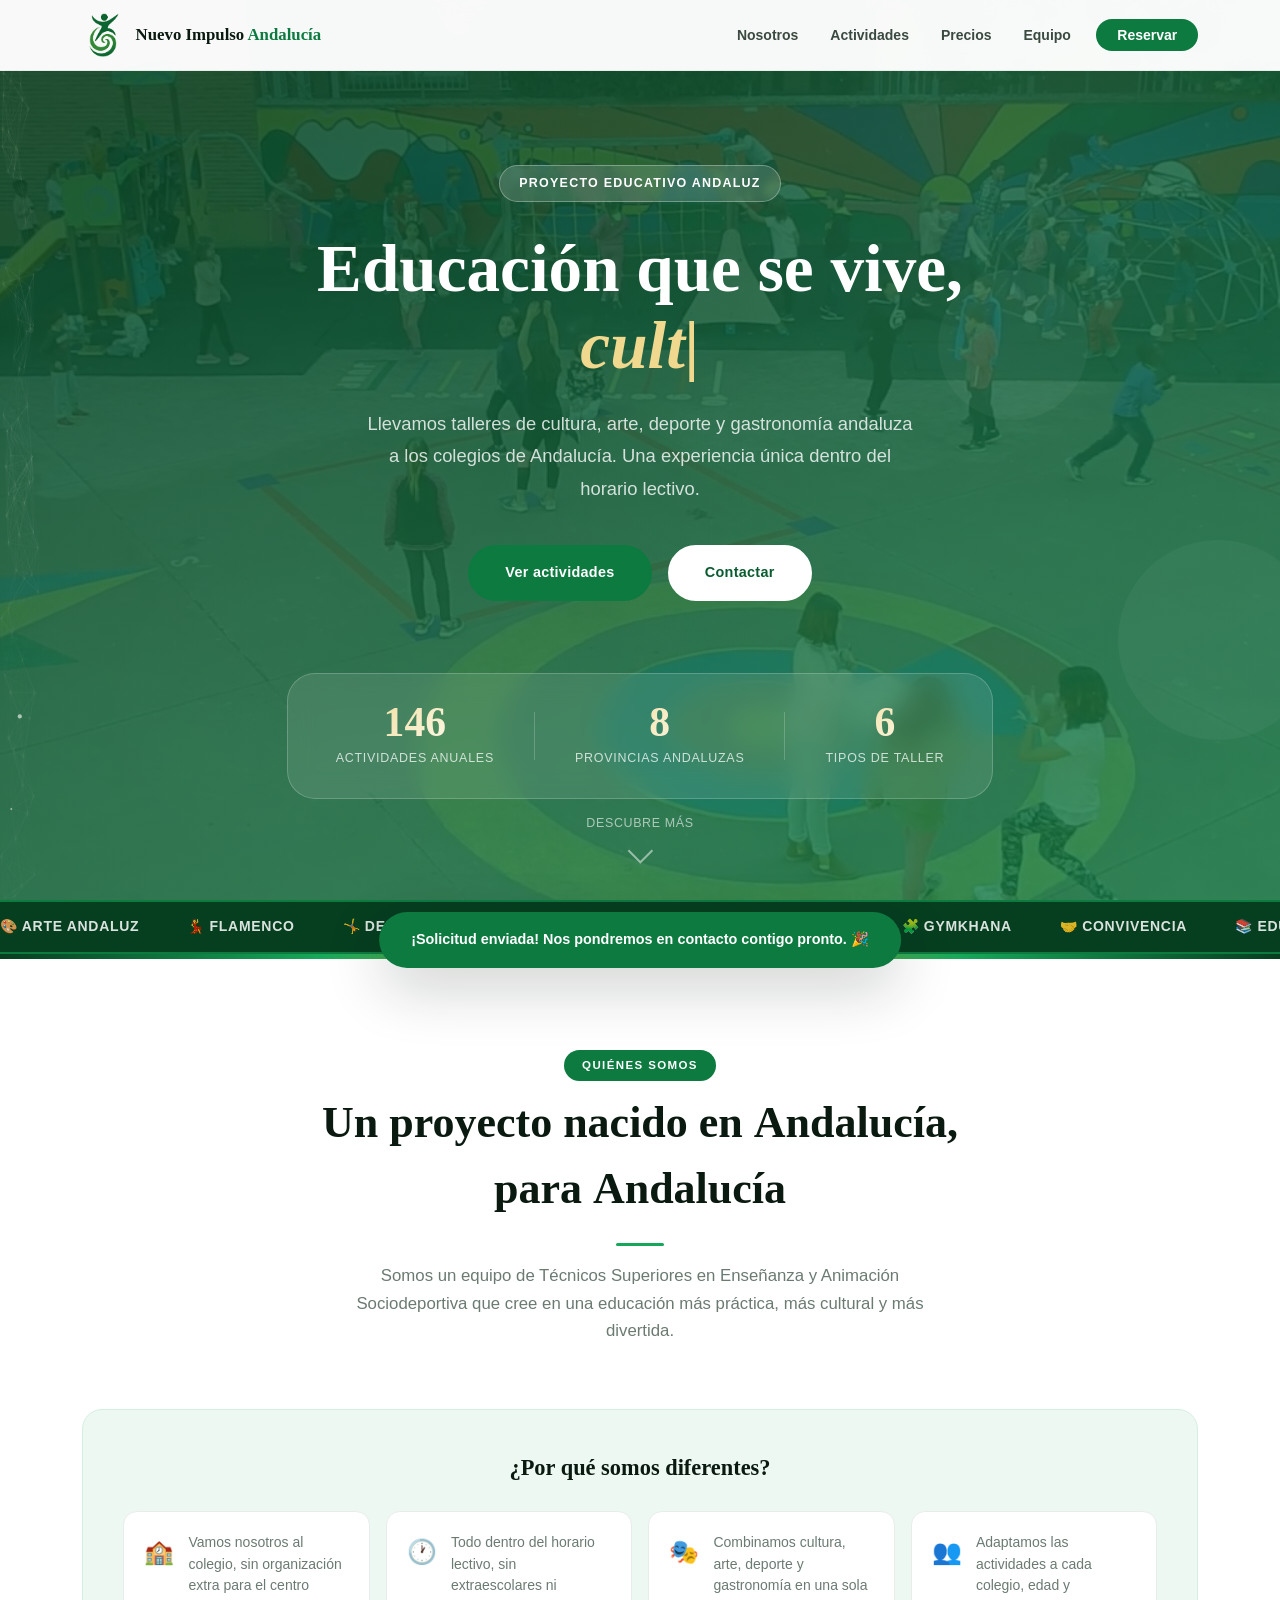
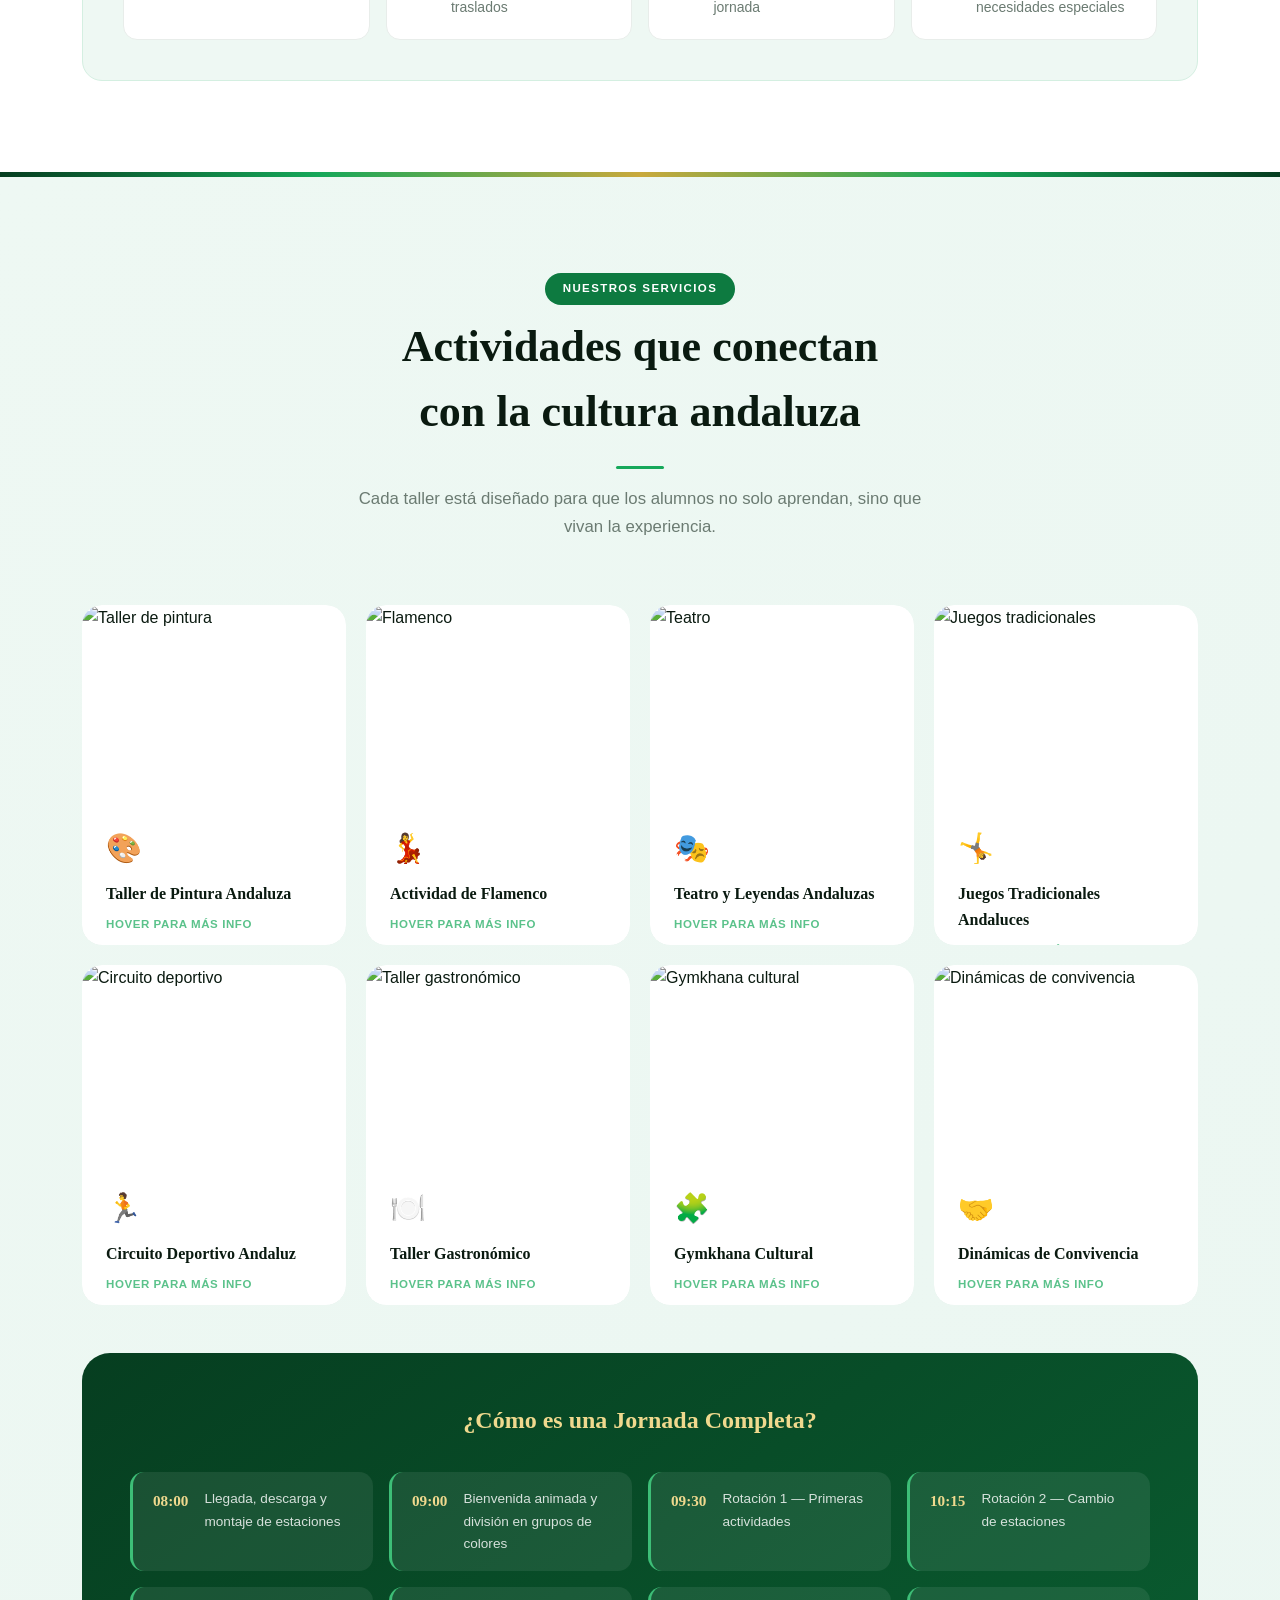
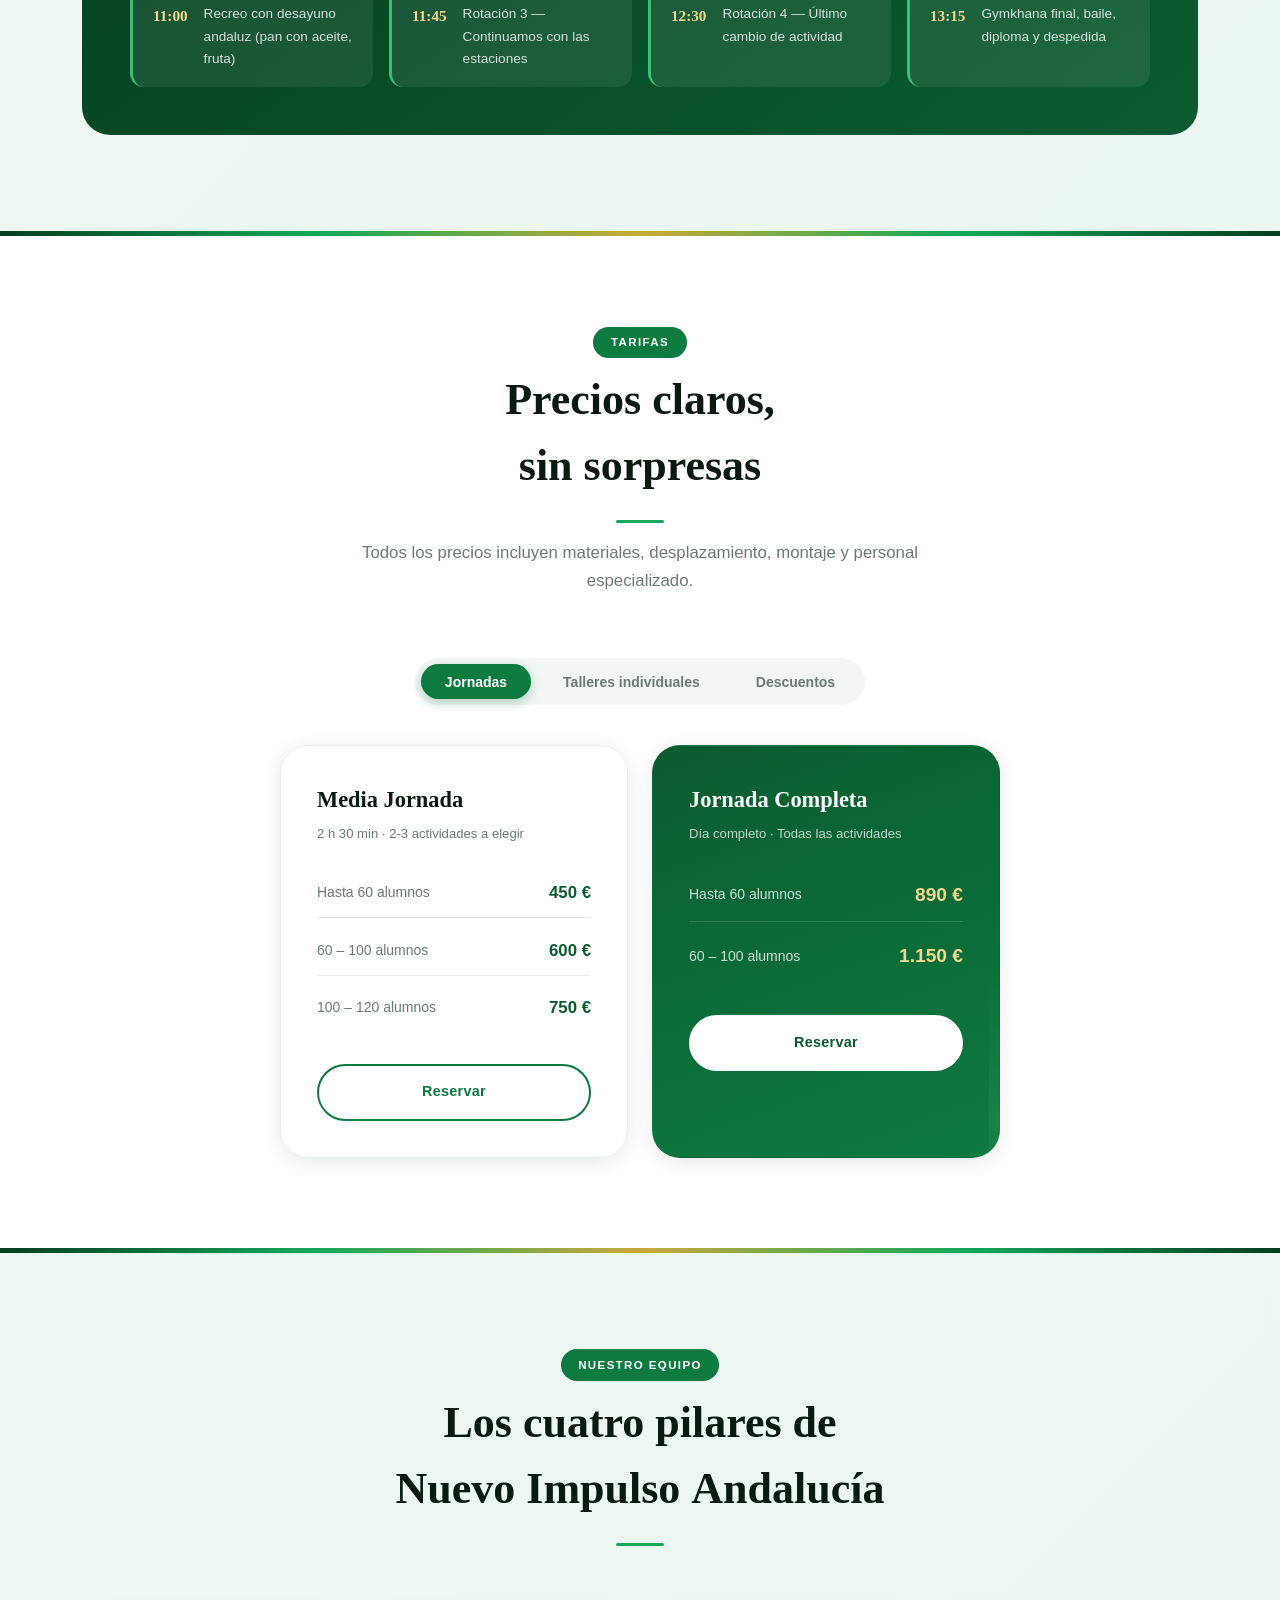
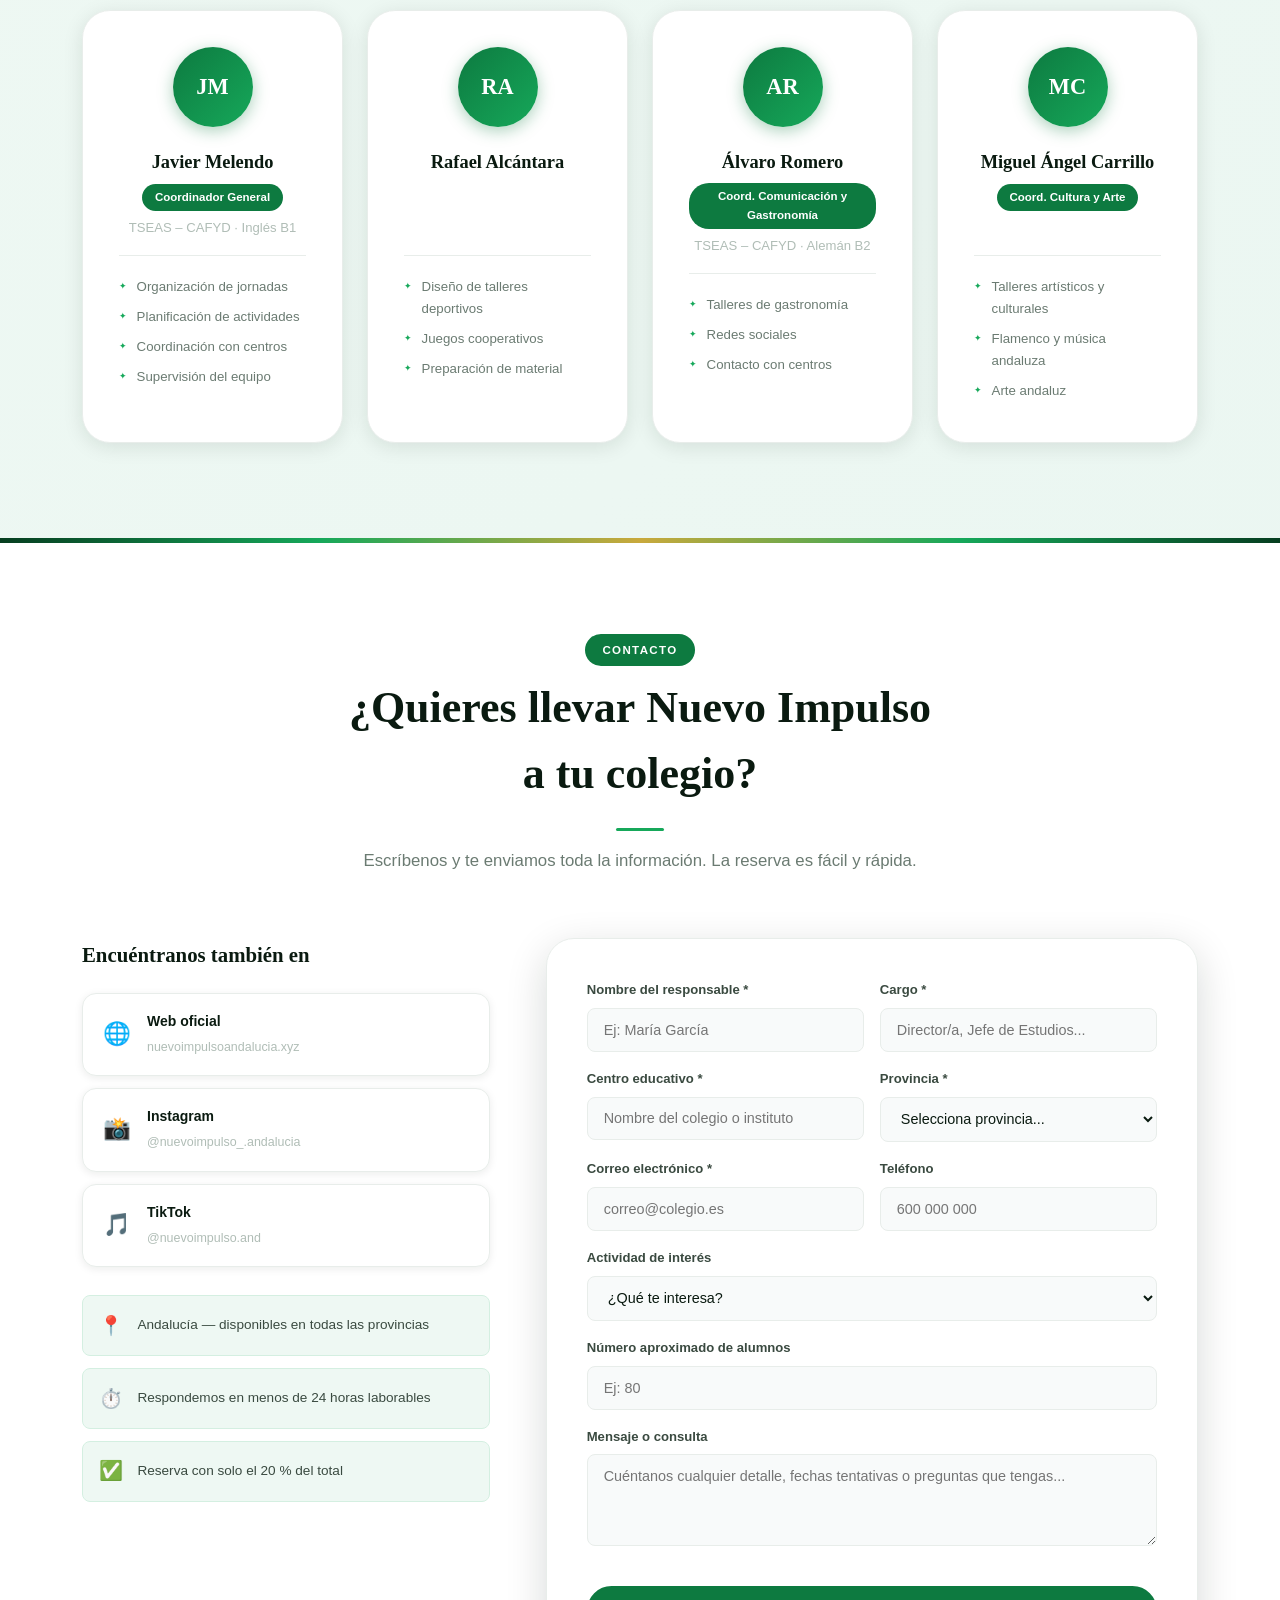
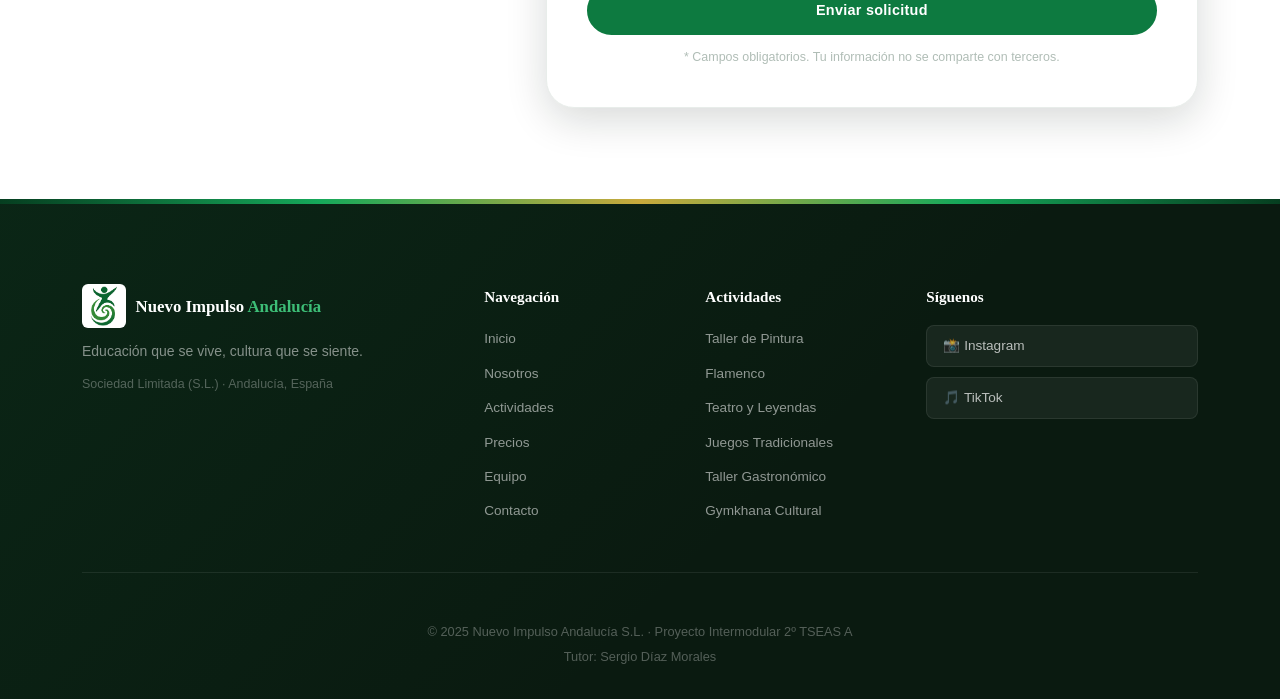
==== commit 1b9a4ef8: "Add files via upload" ====
--- a/index.html
+++ b/index.html
@@ -10,6 +10,7 @@
   <link rel="stylesheet" href="styles.css" />
 </head>
 <body>
+<div id="site-wrap">
 
   <!-- PRELOADER -->
   <div id="preloader">
@@ -609,6 +610,8 @@
   <!-- ========== TOAST ========== -->
   <div class="toast" id="toast">¡Solicitud enviada! Nos pondremos en contacto contigo pronto. 🎉</div>
 
+</div><!-- fin #site-wrap -->
+
   <script src="script.js"></script>
 </body>
 </html>
--- a/styles.css
+++ b/styles.css
@@ -44,16 +44,17 @@
 
 /* ---------- RESET & BASE ---------- */
 *, *::before, *::after { box-sizing: border-box; margin: 0; padding: 0; }
-html { scroll-behavior: smooth; font-size: 16px; overflow-x: clip; max-width: 100%; }
+html { scroll-behavior: smooth; font-size: 16px; }
 body {
   font-family: var(--font-body);
   color: var(--dark);
   background: var(--white);
   line-height: 1.65;
+}
+#site-wrap {
   overflow-x: hidden;
-  max-width: 100%;
-  overscroll-behavior-y: none;
-  -webkit-overflow-scrolling: touch;
+  width: 100%;
+  position: relative;
 }
 a { text-decoration: none; color: inherit; }
 ul { list-style: none; }
@@ -330,6 +331,7 @@
   border: 1px solid rgba(255,255,255,0.2);
   border-radius: var(--radius-xl);
   padding: 1.75rem 3rem;
+  max-width: 100%;
 }
 .stat { text-align: center; }
 .stat-number {
@@ -1431,9 +1433,13 @@
   border-top: 2px solid var(--green-700);
   border-bottom: 2px solid var(--green-700);
 }
-.ticker-track { overflow: hidden; white-space: nowrap; width: 100%; max-width: 100%; }
+.ticker-track { overflow: hidden; width: 100%; position: relative; height: 1.4rem; }
 .ticker-inner {
-  display: inline-flex;
+  position: absolute;
+  top: 0; left: 0;
+  height: 100%;
+  display: flex;
+  align-items: center;
   gap: 3rem;
   animation: ticker 25s linear infinite;
   white-space: nowrap;
